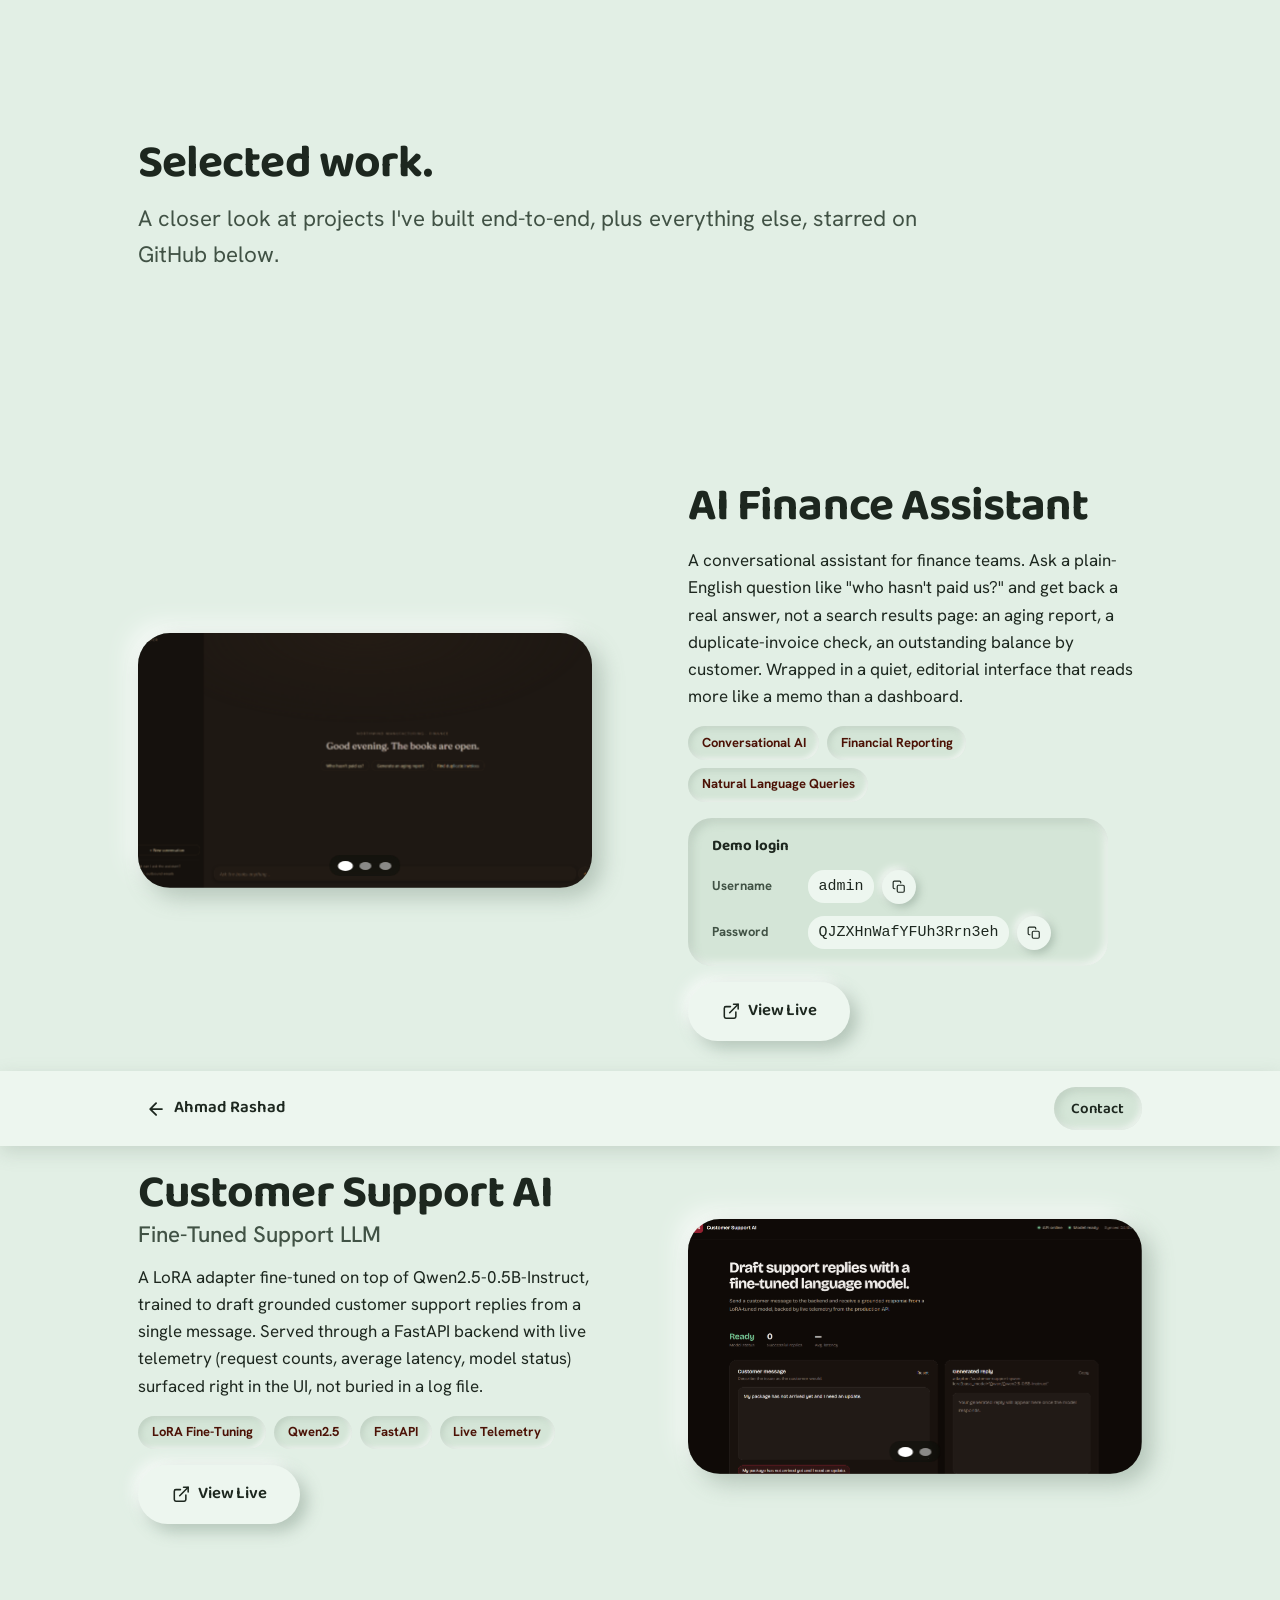
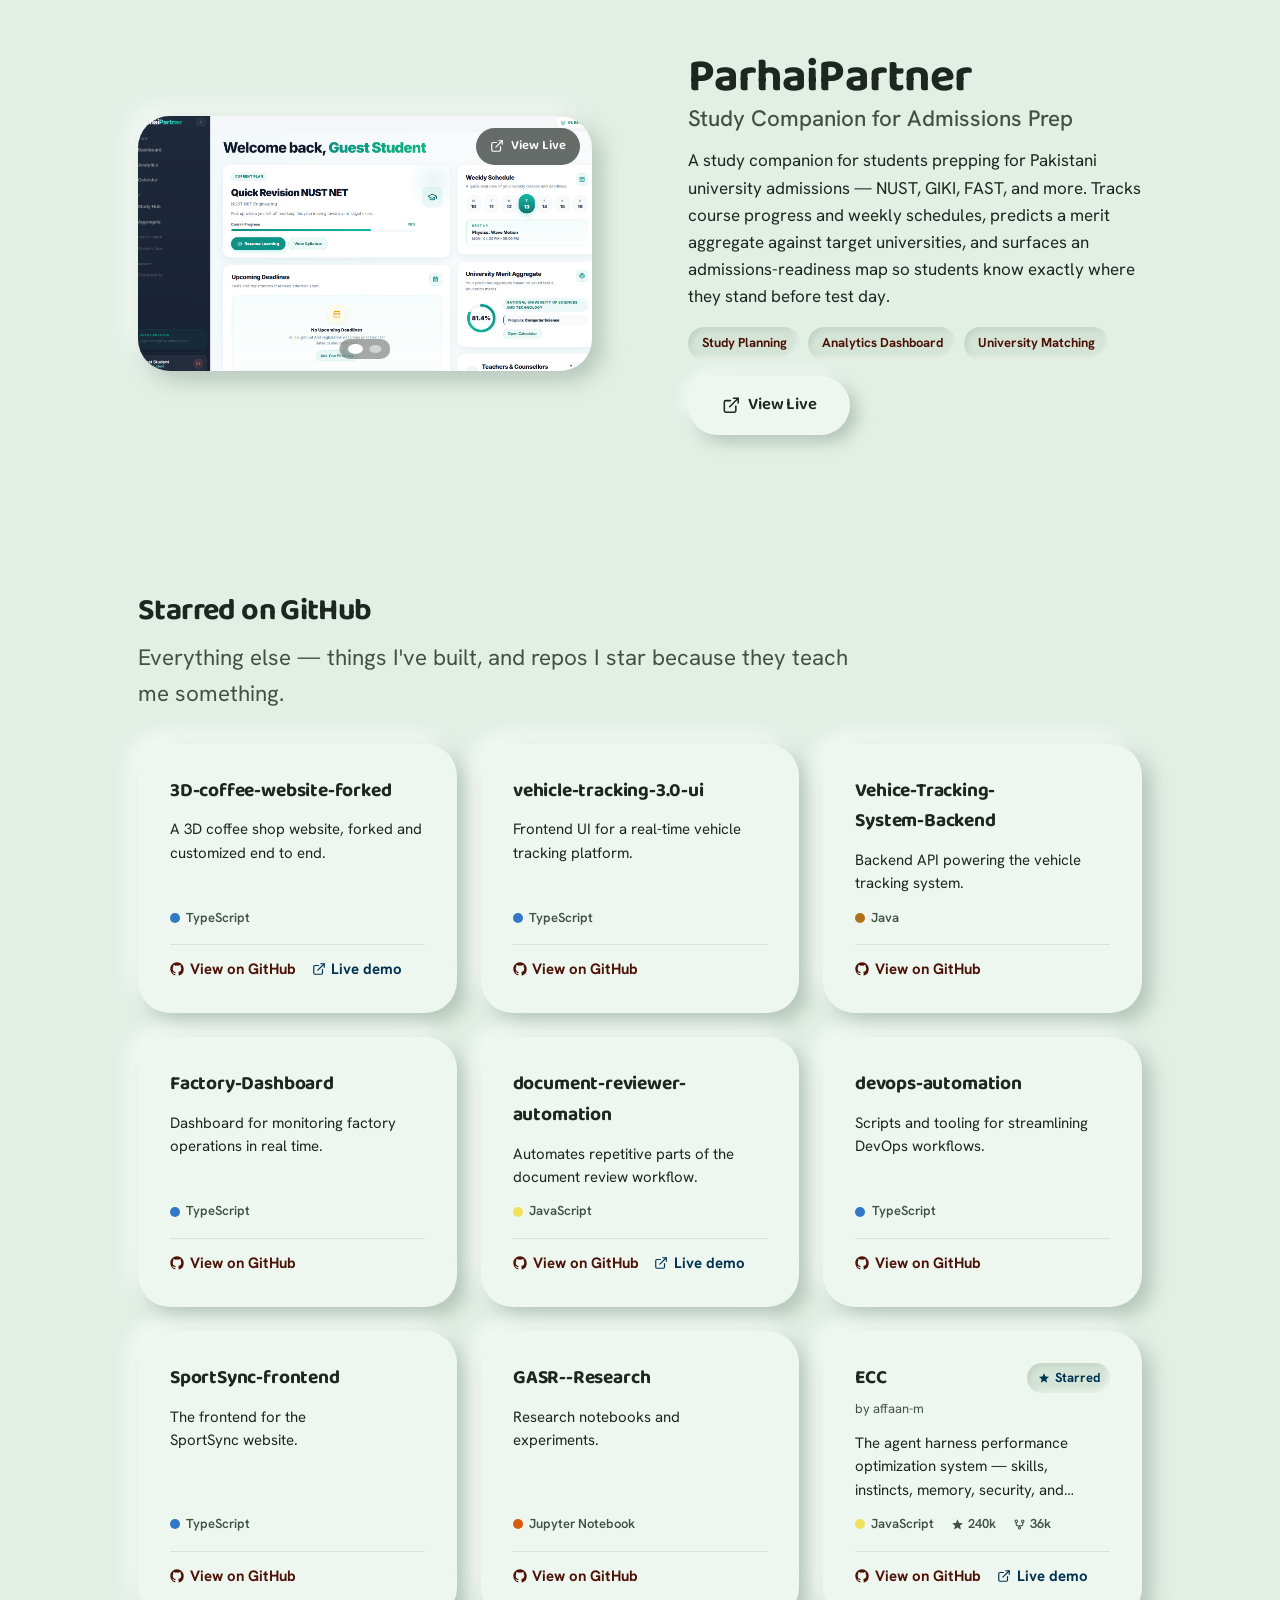
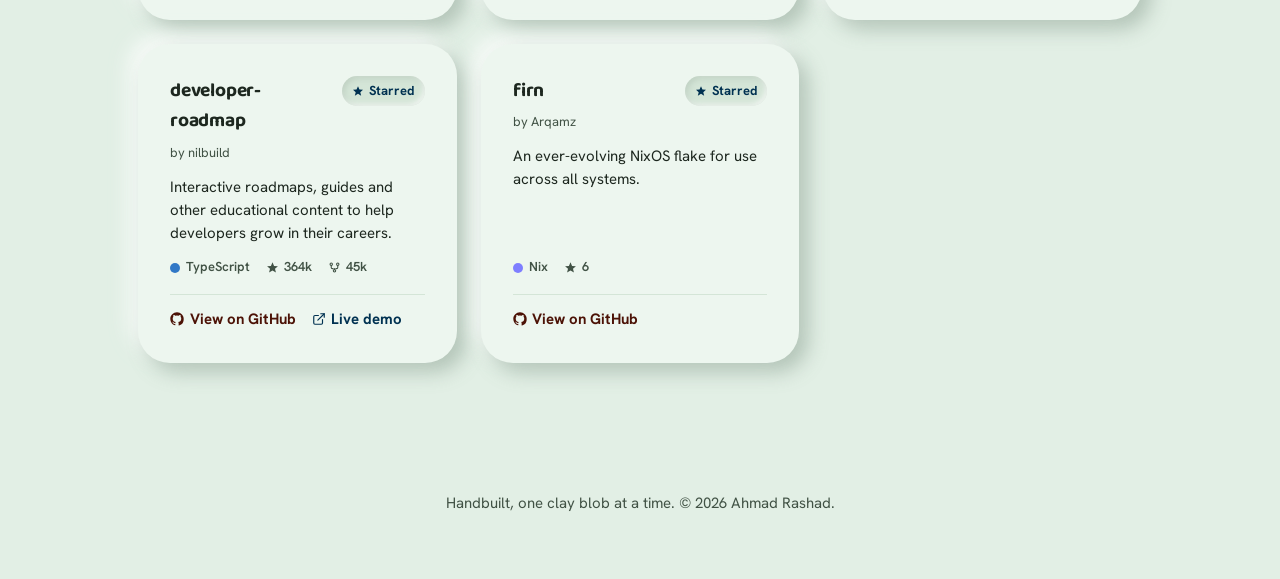
==== work.html @ 086f068f "Redesign featured projects for mobile: preview card + bottom sheet On phones, each project now shows" ====
<!doctype html>
<html lang="en">
<head>
  <meta charset="UTF-8" />
  <meta name="viewport" content="width=device-width, initial-scale=1" />
  <meta name="color-scheme" content="only light" />
  <meta name="theme-color" content="#e2efe5" />
  <title>Selected Work — Ahmad Rashad</title>
  <meta name="description" content="Projects Ahmad Rashad has built end-to-end — an AI finance assistant, a fine-tuned customer support LLM, and a student study companion — plus everything else, starred on GitHub." />
  <link rel="icon" href="data:image/svg+xml,%3Csvg xmlns='http://www.w3.org/2000/svg' viewBox='0 0 100 100'%3E%3Cpath fill='%23c1571f' d='M62 8C78 8 92 22 92 42c0 18-14 30-32 32C40 76 20 70 12 54 4 38 12 18 30 12 40 8 52 8 62 8Z'/%3E%3C/svg%3E" />
  <link rel="preconnect" href="https://fonts.googleapis.com" />
  <link rel="preconnect" href="https://fonts.gstatic.com" crossorigin />
  <link href="https://fonts.googleapis.com/css2?family=Baloo+2:wght@500;600;700;800&family=Hanken+Grotesk:ital,wght@0,400;0,500;0,600;0,700;1,500&display=swap" rel="stylesheet" />
  <link rel="stylesheet" href="css/styles.css" />
</head>
<body>
  <a class="visually-hidden" href="#main">Skip to content</a>

  <svg class="work-bird" id="workBird" aria-hidden="true" viewBox="0 0 120 100">
    <defs>
      <linearGradient id="workBirdBody" x1="0" y1="0" x2="0" y2="1">
        <stop offset="0" stop-color="#9AC3ED" />
        <stop offset="1" stop-color="#5B8FC7" />
      </linearGradient>
    </defs>
    <path class="bird-wing bird-wing-left" d="M40,42 C22,34 8,20 4,6 C16,10 32,20 42,34 Z" fill="#4A7AB5" />
    <path class="bird-wing bird-wing-right" d="M80,42 C98,34 112,20 116,6 C104,10 88,20 78,34 Z" fill="#4A7AB5" />
    <ellipse cx="60" cy="52" rx="25" ry="30" fill="url(#workBirdBody)" />
    <ellipse cx="58" cy="66" rx="15" ry="12" fill="#F4E9DD" opacity="0.85" />
    <circle cx="60" cy="24" r="17" fill="url(#workBirdBody)" />
    <path d="M52,28 L45,33 L52,36 Z" fill="#E8944B" />
    <circle cx="55" cy="20" r="2.4" fill="#241A12" />
    <circle cx="66" cy="20" r="2.4" fill="#241A12" />
    <circle cx="54" cy="19" r="0.8" fill="#fff" />
    <circle cx="65" cy="19" r="0.8" fill="#fff" />
    <path d="M50,80 C48,84 46,86 43,87 M50,80 C50,85 50,87 49,89" stroke="#E8944B" stroke-width="2.2" stroke-linecap="round" fill="none" />
    <path d="M70,80 C72,84 74,86 77,87 M70,80 C70,85 70,87 71,89" stroke="#E8944B" stroke-width="2.2" stroke-linecap="round" fill="none" />
  </svg>

  <header class="site-header">
    <div class="container">
      <a class="back-link" href="index.html">
        <svg viewBox="0 0 24 24" fill="none" stroke="currentColor" stroke-width="2.2" stroke-linecap="round" stroke-linejoin="round" aria-hidden="true"><path d="M19 12H5M12 19l-7-7 7-7"/></svg>
        Ahmad Rashad
      </a>
      <a class="header-contact" href="index.html#contact">Contact</a>
    </div>
  </header>

  <main id="main">
    <section class="section work-intro">
      <div class="container">
        <h1 class="section-heading">Selected work.</h1>
        <p class="section-sub">
          A closer look at projects I've built end-to-end, plus everything else, starred on GitHub below.
        </p>
      </div>
    </section>

    <!-- ============ Featured project 1 — AI Finance Assistant (media left) ============ -->
    <section class="featured-project" aria-labelledby="proj-ai-finance">
      <div class="container">
        <button class="project-preview" type="button" aria-haspopup="dialog" data-sheet-target="sheet-ai-finance">
          <img class="project-preview-img" src="assets/img/projects/ai-finance/image1.png" alt="" loading="lazy" width="1905" height="1033" />
          <span class="project-preview-name">
            AI Finance Assistant
            <svg class="project-preview-expand" viewBox="0 0 24 24" fill="none" stroke="currentColor" stroke-width="2" stroke-linecap="round" stroke-linejoin="round" aria-hidden="true"><path d="M6 9l6 6 6-6"/></svg>
          </span>
        </button>

        <dialog class="project-sheet featured-project-grid" id="sheet-ai-finance" aria-labelledby="proj-ai-finance" open>
          <button class="sheet-close project-sheet-close icon-btn" type="button" aria-label="Close project details">
            <svg viewBox="0 0 24 24" fill="none" stroke="currentColor" stroke-width="2.2" stroke-linecap="round" stroke-linejoin="round" aria-hidden="true"><path d="M18 6 6 18M6 6l12 12"/></svg>
          </button>
          <div class="project-media">
            <div class="project-slideshow" data-autoplay="2000">
              <a class="slideshow-track" href="http://13.62.154.187:3000/" target="_blank" rel="noopener noreferrer" aria-label="Open the live AI Finance Assistant demo">
                <figure class="slide is-active">
                  <img src="assets/img/projects/ai-finance/image1.png" alt="AI Finance Assistant home screen reading “Good evening. The books are open.” with quick-action prompts like Who hasn't paid us?" loading="lazy" width="1905" height="1033" />
                </figure>
                <figure class="slide">
                  <img src="assets/img/projects/ai-finance/image2.png" alt="Suggested question library grouped by accounts-receivable topic — unpaid invoices, searching invoices, overdue invoices" loading="lazy" width="1893" height="1025" />
                </figure>
                <figure class="slide">
                  <img src="assets/img/projects/ai-finance/image3.png" alt="Chat result showing an unpaid-invoices table generated from the question “What invoices haven't been paid yet?”" loading="lazy" width="1917" height="1085" />
                </figure>
                <span class="slideshow-visit-hint" aria-hidden="true">
                  <svg viewBox="0 0 24 24" fill="none" stroke="currentColor" stroke-width="2" stroke-linecap="round" stroke-linejoin="round"><path d="M18 13v6a2 2 0 0 1-2 2H5a2 2 0 0 1-2-2V8a2 2 0 0 1 2-2h6"/><path d="M15 3h6v6"/><path d="M10 14 21 3"/></svg>
                  View Live
                </span>
              </a>
              <div class="slideshow-dots" role="tablist" aria-label="AI Finance Assistant screenshots"></div>
            </div>
          </div>
          <div class="project-info">
            <h2 class="project-name" id="proj-ai-finance">AI Finance Assistant</h2>
            <p class="project-desc">
              A conversational assistant for finance teams. Ask a plain-English question like "who hasn't paid us?" and get back a real answer, not a search results page: an aging report, a duplicate-invoice check, an outstanding balance by customer. Wrapped in a quiet, editorial interface that reads more like a memo than a dashboard.
            </p>
            <ul class="project-tags">
              <li class="project-tag">Conversational AI</li>
              <li class="project-tag">Financial Reporting</li>
              <li class="project-tag">Natural Language Queries</li>
            </ul>
            <div class="demo-credentials">
              <p class="demo-credentials-label">Demo login</p>
              <div class="credential">
                <span class="credential-label">Username</span>
                <code class="credential-value">admin</code>
                <button class="credential-copy" type="button" data-copy="admin" aria-label="Copy username">
                  <svg viewBox="0 0 24 24" fill="none" stroke="currentColor" stroke-width="2" stroke-linecap="round" stroke-linejoin="round" aria-hidden="true"><rect x="9" y="9" width="12" height="12" rx="2"/><path d="M5 15H4a2 2 0 0 1-2-2V4a2 2 0 0 1 2-2h9a2 2 0 0 1 2 2v1"/></svg>
                  <span class="copy-tip" role="status">Copied!</span>
                </button>
              </div>
              <div class="credential">
                <span class="credential-label">Password</span>
                <code class="credential-value">QJZXHnWafYFUh3Rrn3eh</code>
                <button class="credential-copy" type="button" data-copy="QJZXHnWafYFUh3Rrn3eh" aria-label="Copy password">
                  <svg viewBox="0 0 24 24" fill="none" stroke="currentColor" stroke-width="2" stroke-linecap="round" stroke-linejoin="round" aria-hidden="true"><rect x="9" y="9" width="12" height="12" rx="2"/><path d="M5 15H4a2 2 0 0 1-2-2V4a2 2 0 0 1 2-2h9a2 2 0 0 1 2 2v1"/></svg>
                  <span class="copy-tip" role="status">Copied!</span>
                </button>
              </div>
            </div>
            <a class="btn btn-secondary" href="http://13.62.154.187:3000/" target="_blank" rel="noopener noreferrer">
              <svg viewBox="0 0 24 24" fill="none" stroke="currentColor" stroke-width="2" stroke-linecap="round" stroke-linejoin="round" aria-hidden="true"><path d="M18 13v6a2 2 0 0 1-2 2H5a2 2 0 0 1-2-2V8a2 2 0 0 1 2-2h6"/><path d="M15 3h6v6"/><path d="M10 14 21 3"/></svg>
              View Live
            </a>
          </div>
        </dialog>
      </div>
    </section>

    <!-- ============ Featured project 2 — Customer Support LLM (media right) ============ -->
    <section class="featured-project media-right" aria-labelledby="proj-support">
      <div class="container">
        <button class="project-preview" type="button" aria-haspopup="dialog" data-sheet-target="sheet-support">
          <img class="project-preview-img" src="assets/img/projects/customer-support-llm/image1.png" alt="" loading="lazy" width="1869" height="1021" />
          <span class="project-preview-name">
            Customer Support AI
            <svg class="project-preview-expand" viewBox="0 0 24 24" fill="none" stroke="currentColor" stroke-width="2" stroke-linecap="round" stroke-linejoin="round" aria-hidden="true"><path d="M6 9l6 6 6-6"/></svg>
          </span>
        </button>

        <dialog class="project-sheet featured-project-grid" id="sheet-support" aria-labelledby="proj-support" open>
          <button class="sheet-close project-sheet-close icon-btn" type="button" aria-label="Close project details">
            <svg viewBox="0 0 24 24" fill="none" stroke="currentColor" stroke-width="2.2" stroke-linecap="round" stroke-linejoin="round" aria-hidden="true"><path d="M18 6 6 18M6 6l12 12"/></svg>
          </button>
          <div class="project-media">
            <div class="project-slideshow" data-autoplay="2000">
              <a class="slideshow-track" href="https://huggingface-model.duckdns.org/" target="_blank" rel="noopener noreferrer" aria-label="Open the live Customer Support AI demo">
                <figure class="slide is-active">
                  <img src="assets/img/projects/customer-support-llm/image1.png" alt="Customer Support AI landing screen: “Draft support replies with a fine-tuned language model,” with model status and telemetry counters" loading="lazy" width="1869" height="1021" />
                </figure>
                <figure class="slide">
                  <img src="assets/img/projects/customer-support-llm/image2.png" alt="A generated reply to a customer message about a late package, with live telemetry showing successful replies and average latency" loading="lazy" width="1875" height="1022" />
                </figure>
                <span class="slideshow-visit-hint" aria-hidden="true">
                  <svg viewBox="0 0 24 24" fill="none" stroke="currentColor" stroke-width="2" stroke-linecap="round" stroke-linejoin="round"><path d="M18 13v6a2 2 0 0 1-2 2H5a2 2 0 0 1-2-2V8a2 2 0 0 1 2-2h6"/><path d="M15 3h6v6"/><path d="M10 14 21 3"/></svg>
                  View Live
                </span>
              </a>
              <div class="slideshow-dots" role="tablist" aria-label="Customer Support AI screenshots"></div>
            </div>
          </div>
          <div class="project-info">
            <h2 class="project-name" id="proj-support">Customer Support AI<span class="project-name-sub">Fine-Tuned Support LLM</span></h2>
            <p class="project-desc">
              A LoRA adapter fine-tuned on top of Qwen2.5-0.5B-Instruct, trained to draft grounded customer support replies from a single message. Served through a FastAPI backend with live telemetry (request counts, average latency, model status) surfaced right in the UI, not buried in a log file.
            </p>
            <ul class="project-tags">
              <li class="project-tag">LoRA Fine-Tuning</li>
              <li class="project-tag">Qwen2.5</li>
              <li class="project-tag">FastAPI</li>
              <li class="project-tag">Live Telemetry</li>
            </ul>
            <a class="btn btn-secondary" href="https://huggingface-model.duckdns.org/" target="_blank" rel="noopener noreferrer">
              <svg viewBox="0 0 24 24" fill="none" stroke="currentColor" stroke-width="2" stroke-linecap="round" stroke-linejoin="round" aria-hidden="true"><path d="M18 13v6a2 2 0 0 1-2 2H5a2 2 0 0 1-2-2V8a2 2 0 0 1 2-2h6"/><path d="M15 3h6v6"/><path d="M10 14 21 3"/></svg>
              View Live
            </a>
          </div>
        </dialog>
      </div>
    </section>

    <!-- ============ Featured project 3 — ParhaiPartner (media left) ============ -->
    <section class="featured-project" aria-labelledby="proj-parhai">
      <div class="container">
        <button class="project-preview" type="button" aria-haspopup="dialog" data-sheet-target="sheet-parhai">
          <img class="project-preview-img" src="assets/img/projects/parhai-partner/image1.png" alt="" loading="lazy" width="1897" height="1027" />
          <span class="project-preview-name">
            ParhaiPartner
            <svg class="project-preview-expand" viewBox="0 0 24 24" fill="none" stroke="currentColor" stroke-width="2" stroke-linecap="round" stroke-linejoin="round" aria-hidden="true"><path d="M6 9l6 6 6-6"/></svg>
          </span>
        </button>

        <dialog class="project-sheet featured-project-grid" id="sheet-parhai" aria-labelledby="proj-parhai" open>
          <button class="sheet-close project-sheet-close icon-btn" type="button" aria-label="Close project details">
            <svg viewBox="0 0 24 24" fill="none" stroke="currentColor" stroke-width="2.2" stroke-linecap="round" stroke-linejoin="round" aria-hidden="true"><path d="M18 6 6 18M6 6l12 12"/></svg>
          </button>
          <div class="project-media">
            <div class="project-slideshow" data-autoplay="2000">
              <a class="slideshow-track" href="https://parhaipartner.duckdns.org/" target="_blank" rel="noopener noreferrer" aria-label="Open the live ParhaiPartner demo">
                <figure class="slide is-active">
                  <img src="assets/img/projects/parhai-partner/image1.png" alt="ParhaiPartner dashboard: current study plan, course progress, weekly schedule, and a university merit aggregate calculator" loading="lazy" width="1897" height="1027" />
                </figure>
                <figure class="slide">
                  <img src="assets/img/projects/parhai-partner/image2.png" alt="ParhaiPartner Analytics Hub with a syllabus performance timeline and an admissions-readiness map matching target universities" loading="lazy" width="1911" height="1020" />
                </figure>
                <span class="slideshow-visit-hint" aria-hidden="true">
                  <svg viewBox="0 0 24 24" fill="none" stroke="currentColor" stroke-width="2" stroke-linecap="round" stroke-linejoin="round"><path d="M18 13v6a2 2 0 0 1-2 2H5a2 2 0 0 1-2-2V8a2 2 0 0 1 2-2h6"/><path d="M15 3h6v6"/><path d="M10 14 21 3"/></svg>
                  View Live
                </span>
              </a>
              <div class="slideshow-dots" role="tablist" aria-label="ParhaiPartner screenshots"></div>
            </div>
          </div>
          <div class="project-info">
            <h2 class="project-name" id="proj-parhai">ParhaiPartner<span class="project-name-sub">Study Companion for Admissions Prep</span></h2>
            <p class="project-desc">
              A study companion for students prepping for Pakistani university admissions — NUST, GIKI, FAST, and more. Tracks course progress and weekly schedules, predicts a merit aggregate against target universities, and surfaces an admissions-readiness map so students know exactly where they stand before test day.
            </p>
            <ul class="project-tags">
              <li class="project-tag">Study Planning</li>
              <li class="project-tag">Analytics Dashboard</li>
              <li class="project-tag">University Matching</li>
            </ul>
            <a class="btn btn-secondary" href="https://parhaipartner.duckdns.org/" target="_blank" rel="noopener noreferrer">
              <svg viewBox="0 0 24 24" fill="none" stroke="currentColor" stroke-width="2" stroke-linecap="round" stroke-linejoin="round" aria-hidden="true"><path d="M18 13v6a2 2 0 0 1-2 2H5a2 2 0 0 1-2-2V8a2 2 0 0 1 2-2h6"/><path d="M15 3h6v6"/><path d="M10 14 21 3"/></svg>
              View Live
            </a>
          </div>
        </dialog>
      </div>
    </section>

    <!-- ============ Starred repos (unified grid) ============ -->
    <section class="section">
      <div class="container">
        <h2 class="section-heading" style="font-size:var(--text-xl);">Starred on GitHub</h2>
        <p class="section-sub" style="margin-bottom:var(--space-6);">Everything else — things I've built, and repos I star because they teach me something.</p>

        <ul class="repo-grid" id="reposGrid" aria-label="Repos owned and starred by Ahmad Rashad"></ul>
      </div>
    </section>

    <footer class="site-footer">
      <p>Handbuilt, one clay blob at a time. © <span id="year"></span> Ahmad Rashad.</p>
    </footer>
  </main>

  <template id="repoCardTemplate">
    <li class="repo-card clay">
      <div class="repo-card-top">
        <p class="repo-name"></p>
        <span class="starred-tag" hidden>
          <svg viewBox="0 0 24 24" fill="currentColor" aria-hidden="true"><path d="M12 2.5l2.9 6.6 7.1.6-5.4 4.7 1.7 7-6.3-3.9-6.3 3.9 1.7-7L2 9.7l7.1-.6L12 2.5z"/></svg>
          Starred
        </span>
      </div>
      <p class="repo-owner" hidden></p>
      <p class="repo-desc"></p>
      <div class="repo-meta">
        <span class="lang-chip" hidden>
          <span class="lang-dot"></span>
          <span class="lang-name"></span>
        </span>
        <span class="stat stat-stars" hidden>
          <svg viewBox="0 0 24 24" fill="currentColor" aria-hidden="true"><path d="M12 2.5l2.9 6.6 7.1.6-5.4 4.7 1.7 7-6.3-3.9-6.3 3.9 1.7-7L2 9.7l7.1-.6L12 2.5z"/></svg>
          <span class="stat-stars-value"></span>
        </span>
        <span class="stat stat-forks" hidden>
          <svg viewBox="0 0 24 24" fill="none" stroke="currentColor" stroke-width="2" stroke-linecap="round" stroke-linejoin="round" aria-hidden="true"><circle cx="6" cy="6" r="2.2"/><circle cx="18" cy="6" r="2.2"/><circle cx="12" cy="18" r="2.2"/><path d="M6 8.2V12a2 2 0 0 0 2 2h1.5M18 8.2V12a2 2 0 0 1-2 2h-1.5M12 14v2"/></svg>
          <span class="stat-forks-value"></span>
        </span>
      </div>
      <div class="repo-links">
        <a class="repo-link repo-link-repo" href="#" target="_blank" rel="noopener noreferrer">
          <svg viewBox="0 0 24 24" fill="currentColor" aria-hidden="true"><path d="M12 .5C5.65.5.5 5.65.5 12c0 5.08 3.29 9.39 7.86 10.91.57.1.78-.25.78-.55 0-.27-.01-1.16-.02-2.11-3.2.7-3.88-1.36-3.88-1.36-.52-1.33-1.28-1.68-1.28-1.68-1.04-.71.08-.7.08-.7 1.15.08 1.76 1.18 1.76 1.18 1.03 1.76 2.7 1.25 3.36.96.1-.75.4-1.25.73-1.54-2.55-.29-5.24-1.28-5.24-5.69 0-1.26.45-2.29 1.18-3.09-.12-.29-.51-1.46.11-3.05 0 0 .96-.31 3.15 1.18a10.9 10.9 0 0 1 5.74 0c2.19-1.49 3.15-1.18 3.15-1.18.62 1.59.23 2.76.11 3.05.74.8 1.18 1.83 1.18 3.09 0 4.42-2.69 5.39-5.25 5.68.41.36.78 1.08.78 2.18 0 1.57-.01 2.84-.01 3.23 0 .3.2.66.79.55A10.99 10.99 0 0 0 23.5 12c0-6.35-5.15-11.5-11.5-11.5Z"/></svg>
          View on GitHub
        </a>
        <a class="repo-link repo-link-demo secondary" href="#" target="_blank" rel="noopener noreferrer" hidden>
          <svg viewBox="0 0 24 24" fill="none" stroke="currentColor" stroke-width="2" stroke-linecap="round" stroke-linejoin="round" aria-hidden="true"><path d="M18 13v6a2 2 0 0 1-2 2H5a2 2 0 0 1-2-2V8a2 2 0 0 1 2-2h6"/><path d="M15 3h6v6"/><path d="M10 14 21 3"/></svg>
          Live demo
        </a>
      </div>
    </li>
  </template>

  <script src="js/main.js"></script>
</body>
</html>
---- css/styles.css ----
/* ============================================================
   Tokens
   ============================================================ */
:root {
  /* brand */
  --primary: oklch(0.55 0.185 33.5);
  --primary-hi: oklch(0.68 0.165 33.5);
  --primary-ink: oklch(0.28 0.09 33.5);
  --accent: oklch(0.70 0.12 240);
  --accent-ink: oklch(0.30 0.08 240);

  /* surfaces (sage clay tabletop) */
  --bg: oklch(0.94 0.020 152);
  --surface: oklch(0.965 0.014 152);
  --surface-sunken: oklch(0.905 0.026 152);
  --surface-deep: oklch(0.86 0.03 152);

  /* text */
  --ink: oklch(0.26 0.02 152);
  --muted: oklch(0.42 0.03 152);
  --white: oklch(1 0 0);

  /* clay shadow pair (derived from bg hue, not generic gray) */
  --clay-dark: oklch(0.60 0.035 152 / 0.42);
  --clay-dark-soft: oklch(0.60 0.035 152 / 0.24);
  --clay-light: oklch(1 0 0 / 0.75);

  /* spacing (4pt base) */
  --space-1: 0.25rem;
  --space-2: 0.5rem;
  --space-3: 0.75rem;
  --space-4: 1rem;
  --space-5: 1.5rem;
  --space-6: 2rem;
  --space-7: 3rem;
  --space-8: 4rem;
  --space-9: 6rem;

  /* radii */
  --radius-sm: 16px;
  --radius-md: 24px;
  --radius-lg: 32px;
  --radius-xl: 44px;
  --radius-pill: 999px;

  /* type scale */
  --text-xs: 0.8125rem;
  --text-sm: 0.9375rem;
  --text-base: 1.0625rem;
  --text-lg: clamp(1.2rem, 1.05rem + 0.5vw, 1.4rem);
  --text-xl: clamp(1.5rem, 1.2rem + 1vw, 1.9rem);
  --text-role: clamp(1.15rem, 1rem + 0.6vw, 1.4rem);
  --text-display: clamp(2.75rem, 1.55rem + 5vw, 5.25rem);
  --text-h2: clamp(2rem, 1.6rem + 1.6vw, 3rem);

  --font-display: "Baloo 2", ui-rounded, "Segoe UI", sans-serif;
  --font-body: "Hanken Grotesk", -apple-system, "Segoe UI", sans-serif;

  /* motion */
  --ease-out-quart: cubic-bezier(0.25, 1, 0.5, 1);
  --ease-out-quint: cubic-bezier(0.22, 1, 0.36, 1);
  --ease-out-expo: cubic-bezier(0.16, 1, 0.3, 1);
  --dur-fast: 150ms;
  --dur-base: 250ms;
  --dur-slow: 420ms;

  /* z-index scale */
  --z-blob: 0;
  --z-content: 1;
  --z-header: 20;
  --z-tooltip: 60;
}

/* ============================================================
   Reset
   ============================================================ */
*,
*::before,
*::after {
  box-sizing: border-box;
}

html {
  color-scheme: only light;
  -webkit-text-size-adjust: 100%;
}

body,
h1, h2, h3, p, figure {
  margin: 0;
}

img {
  display: block;
  max-width: 100%;
}

a {
  color: inherit;
  text-decoration: none;
}

button {
  font: inherit;
  color: inherit;
  background: none;
  border: none;
  cursor: pointer;
}

ul {
  list-style: none;
  margin: 0;
  padding: 0;
}

:focus-visible {
  outline: 3px solid var(--accent);
  outline-offset: 3px;
  border-radius: var(--radius-sm);
}

/* ============================================================
   Base
   ============================================================ */
body {
  background: var(--bg);
  color: var(--ink);
  font-family: var(--font-body);
  font-size: var(--text-base);
  line-height: 1.6;
  font-kerning: normal;
  -webkit-font-smoothing: antialiased;
  min-height: 100dvh;
  overflow-x: hidden;
}

/* Single-viewport lockdown, index.html only — work.html scrolls normally */
body.single-screen {
  height: 100dvh;
  min-height: 100dvh;
  max-height: 100dvh;
  overflow: hidden;
  display: flex;
  flex-direction: column;
}

h1, h2, h3 {
  font-family: var(--font-display);
  font-weight: 700;
  letter-spacing: -0.02em;
  line-height: 1.08;
  text-wrap: balance;
  color: var(--ink);
}

p {
  text-wrap: pretty;
}

.container {
  width: min(1100px, 100%);
  margin-inline: auto;
  padding-inline: clamp(1.25rem, 4vw, 3rem);
}

.visually-hidden {
  position: absolute;
  width: 1px;
  height: 1px;
  padding: 0;
  margin: -1px;
  overflow: hidden;
  clip: rect(0, 0, 0, 0);
  white-space: nowrap;
  border: 0;
}

/* ============================================================
   Clay primitives
   ============================================================ */
.clay {
  background: var(--surface);
  border-radius: var(--radius-lg);
  box-shadow:
    9px 9px 20px var(--clay-dark),
    -9px -9px 20px var(--clay-light);
}

.clay-sunken {
  background: var(--surface-sunken);
  border-radius: var(--radius-lg);
  box-shadow:
    inset 6px 6px 14px var(--clay-dark-soft),
    inset -6px -6px 14px var(--clay-light);
}

/* ============================================================
   Buttons
   ============================================================ */
.btn {
  display: inline-flex;
  align-items: center;
  gap: var(--space-2);
  justify-content: center;
  padding: 1rem 2.1rem;
  border-radius: var(--radius-pill);
  font-family: var(--font-display);
  font-weight: 600;
  font-size: 1.05rem;
  letter-spacing: -0.01em;
  min-height: 44px;
  transition: transform var(--dur-fast) var(--ease-out-quart),
              box-shadow var(--dur-fast) var(--ease-out-quart);
  will-change: transform;
}

.btn:active {
  transform: scale(0.97);
}

.btn-primary {
  background: var(--primary);
  color: var(--white);
  box-shadow:
    7px 7px 16px var(--clay-dark),
    -5px -5px 14px var(--clay-light),
    inset 0 1px 0 oklch(1 0 0 / 0.25);
}

.btn-primary:hover {
  transform: translateY(-2px);
  box-shadow:
    10px 10px 20px var(--clay-dark),
    -6px -6px 16px var(--clay-light),
    inset 0 1px 0 oklch(1 0 0 / 0.3);
}

.btn-primary:active {
  transform: scale(0.97);
  box-shadow:
    inset 5px 5px 12px oklch(0.35 0.1 33.5 / 0.5),
    inset -3px -3px 8px oklch(0.85 0.1 33.5 / 0.4);
}

.btn-secondary {
  background: var(--surface);
  color: var(--ink);
  box-shadow:
    7px 7px 16px var(--clay-dark),
    -5px -5px 14px var(--clay-light);
}

.btn-secondary:hover {
  transform: translateY(-2px);
  box-shadow:
    10px 10px 20px var(--clay-dark),
    -6px -6px 16px var(--clay-light);
}

.btn-secondary:active {
  transform: scale(0.97);
  box-shadow:
    inset 5px 5px 12px var(--clay-dark-soft),
    inset -3px -3px 8px var(--clay-light);
}

.btn svg {
  width: 1.1em;
  height: 1.1em;
  flex-shrink: 0;
}

/* icon-only button (copy email) */
.icon-btn {
  display: inline-flex;
  align-items: center;
  justify-content: center;
  width: 50px;
  height: 50px;
  border-radius: var(--radius-pill);
  background: var(--surface);
  box-shadow:
    5px 5px 12px var(--clay-dark),
    -4px -4px 10px var(--clay-light);
  transition: transform var(--dur-fast) var(--ease-out-quart),
              box-shadow var(--dur-fast) var(--ease-out-quart);
  position: relative;
}

.icon-btn:hover {
  transform: translateY(-1px);
}

.icon-btn:active {
  transform: scale(0.94);
  box-shadow:
    inset 4px 4px 10px var(--clay-dark-soft),
    inset -3px -3px 8px var(--clay-light);
}

.icon-btn svg {
  width: 20px;
  height: 20px;
}

.copy-tip {
  position: absolute;
  bottom: calc(100% + 10px);
  left: 50%;
  transform: translate(-50%, 4px);
  background: var(--ink);
  color: var(--bg);
  font-size: var(--text-xs);
  font-weight: 600;
  padding: 0.35rem 0.7rem;
  border-radius: var(--radius-sm);
  white-space: nowrap;
  opacity: 0;
  pointer-events: none;
  transition: opacity var(--dur-base) var(--ease-out-quart),
              transform var(--dur-base) var(--ease-out-quart);
  z-index: var(--z-tooltip);
}

.copied .copy-tip {
  opacity: 1;
  transform: translate(-50%, 0);
}

/* ============================================================
   Decorative floating blobs
   ============================================================ */
.blob-field {
  position: absolute;
  inset: 0;
  overflow: hidden;
  z-index: var(--z-blob);
  pointer-events: none;
}

.blob {
  position: absolute;
  border-radius: 55% 45% 60% 40% / 50% 55% 45% 50%;
  filter: blur(2px);
  opacity: 0.55;
  animation: float 9s ease-in-out infinite;
}

.blob-1 {
  width: clamp(90px, 11vw, 160px);
  aspect-ratio: 1;
  top: 6%;
  left: 6%;
  background: var(--accent);
  opacity: 0.35;
  animation-duration: 10s;
}

.blob-2 {
  width: clamp(70px, 9vw, 126px);
  aspect-ratio: 1;
  bottom: 8%;
  right: 8%;
  background: var(--primary);
  opacity: 0.28;
  animation-duration: 8s;
  animation-delay: -3s;
}

.blob-3 {
  width: clamp(48px, 5.5vw, 84px);
  aspect-ratio: 1;
  top: 58%;
  left: 10%;
  background: var(--surface-deep);
  opacity: 0.5;
  animation-duration: 7s;
  animation-delay: -1.5s;
}

@keyframes float {
  0%, 100% { transform: translateY(0) rotate(0deg); }
  50% { transform: translateY(-18px) rotate(6deg); }
}

/* ============================================================
   Decorative floating icons (full-stack + AI motifs)
   Sit at the same depth as the blobs (behind hero content), but
   crisp and opaque rather than blurred — a nearer "layer" on the
   desk scene. Hidden below a roomy desktop size: like .work-bird,
   there's no usable margin to float them in once the layout tightens.
   ============================================================ */
.icon-field {
  position: absolute;
  inset: 0;
  z-index: var(--z-blob);
  pointer-events: none;
}

.floating-icon {
  position: absolute;
  display: flex;
  align-items: center;
  justify-content: center;
  width: clamp(46px, 4vw, 60px);
  aspect-ratio: 1;
  border-radius: var(--radius-md);
  background: var(--surface);
  box-shadow:
    5px 5px 12px var(--clay-dark),
    -4px -4px 10px var(--clay-light);
  animation: float 8s ease-in-out infinite;
}

.floating-icon svg {
  width: 46%;
  height: 46%;
}

.icon-code {
  top: 15%;
  right: 13%;
  color: var(--primary-ink);
  animation-duration: 9s;
  animation-delay: -1s;
}

.icon-terminal {
  top: 52%;
  right: 7%;
  color: var(--accent-ink);
  animation-duration: 7.5s;
  animation-delay: -4s;
}

.icon-sparkle {
  bottom: 17%;
  left: 16%;
  background: var(--accent);
  color: var(--white);
  box-shadow:
    5px 5px 12px var(--clay-dark),
    -4px -4px 10px var(--clay-light),
    inset 0 1px 0 oklch(1 0 0 / 0.3);
  animation-duration: 8.5s;
  animation-delay: -2.5s;
}

.icon-db {
  top: 33%;
  left: 22%;
  color: var(--primary-ink);
  animation-duration: 10s;
  animation-delay: -5.5s;
}

@media (max-width: 1439px), (max-height: 760px) {
  .icon-field {
    display: none;
  }
}

/* Mobile portrait: the centered hero content leaves almost no side
   margin on a narrow phone (buttons/tagline span nearly full width),
   but the compact-mode adaptations (shrunk avatar, dropped tagline)
   leave ~160-175px of empty vertical space above and below the whole
   stack. Two icons live there instead of four — sparkle + code alone
   summarize "AI" and "full-stack"; terminal/db are dropped rather than
   crammed in, the same instinct that drops .hero-tagline on short
   viewports. Landscape phones (wide, short) are excluded: they have
   side margin instead of top/bottom slack, the opposite shape, and
   aren't handled here. */
@media (max-width: 600px) and (min-height: 600px) {
  .icon-field {
    display: block;
  }

  .icon-terminal,
  .icon-db {
    display: none;
  }

  .floating-icon {
    width: clamp(36px, 10vw, 44px);
  }

  .icon-sparkle {
    top: 4%;
    right: 8%;
    bottom: auto;
    left: auto;
  }

  .icon-code {
    bottom: 4%;
    left: 8%;
    top: auto;
    right: auto;
  }
}

/* ============================================================
   Header (work page)
   ============================================================ */
.site-header {
  position: sticky;
  top: 0;
  z-index: var(--z-header);
  background: var(--surface);
  box-shadow: 0 6px 18px var(--clay-dark-soft);
}

.site-header .container {
  display: flex;
  align-items: center;
  justify-content: space-between;
  padding-block: var(--space-4);
}

.back-link {
  display: inline-flex;
  align-items: center;
  gap: var(--space-2);
  font-family: var(--font-display);
  font-weight: 600;
  font-size: 1.05rem;
  text-decoration: none;
  padding: 0.5rem 0.75rem 0.5rem 0.5rem;
  border-radius: var(--radius-pill);
  transition: background var(--dur-fast) var(--ease-out-quart),
              transform var(--dur-fast) var(--ease-out-quart);
}

.back-link:hover {
  background: var(--surface-sunken);
  transform: translateX(-2px);
}

.back-link svg {
  width: 1.2em;
  height: 1.2em;
  transition: transform var(--dur-fast) var(--ease-out-quart);
}

.back-link:hover svg {
  transform: translateX(-3px);
}

.header-contact {
  font-family: var(--font-display);
  font-weight: 600;
  font-size: var(--text-sm);
  text-decoration: none;
  padding: 0.6rem 1.1rem;
  border-radius: var(--radius-pill);
  background: var(--surface-sunken);
  box-shadow: inset 3px 3px 8px var(--clay-dark-soft), inset -2px -2px 6px var(--clay-light);
  transition: transform var(--dur-fast) var(--ease-out-quart);
}

.header-contact:hover {
  transform: translateY(-1px);
}

/* ============================================================
   Single-screen hero
   ============================================================ */
.screen {
  position: relative;
  flex: 1;
  min-height: 0;
  display: flex;
  align-items: center;
  justify-content: center;
  overflow: hidden;
  padding-block: var(--space-3);
}

.hero-stack {
  position: relative;
  z-index: var(--z-content);
  display: flex;
  flex-direction: column;
  align-items: center;
  text-align: center;
  gap: var(--space-4);
}

.hero-heading {
  display: flex;
  flex-direction: column;
  gap: 0.35rem;
}

/* --- Photo blob --- */
.photo-stage {
  position: relative;
  width: clamp(150px, 18vw, 240px);
  aspect-ratio: 0.92;
  perspective: 900px;
}

.photo-glow {
  position: absolute;
  inset: -12%;
  background: radial-gradient(circle, var(--primary) 0%, transparent 68%);
  opacity: 0.35;
  filter: blur(30px);
  z-index: 0;
  animation: glow-pulse 6s ease-in-out infinite;
}

@keyframes glow-pulse {
  0%, 100% { opacity: 0.28; transform: scale(1); }
  50% { opacity: 0.4; transform: scale(1.06); }
}

.photo-blob-frame {
  position: relative;
  z-index: 1;
  width: 100%;
  height: 100%;
  padding: clamp(8px, 1.3vw, 14px);
  background: linear-gradient(150deg, var(--primary-hi), var(--primary));
  border-radius: 62% 38% 57% 43% / 56% 44% 62% 38%;
  box-shadow:
    16px 20px 34px var(--clay-dark),
    -10px -10px 24px var(--clay-light);
  transform-style: preserve-3d;
  transform: rotateX(0deg) rotateY(0deg);
  transition: transform 500ms var(--ease-out-quint);
  animation: blob-morph 12s ease-in-out infinite;
  will-change: transform;
}

@keyframes blob-morph {
  0%, 100% { border-radius: 62% 38% 57% 43% / 56% 44% 62% 38%; }
  50% { border-radius: 42% 58% 40% 60% / 62% 40% 60% 38%; }
}

.photo-blob-inner {
  width: 100%;
  height: 100%;
  border-radius: inherit;
  overflow: hidden;
  background: var(--ink);
}

.photo-img {
  width: 100%;
  height: 100%;
  object-fit: cover;
  transform: translateZ(30px) scale(1.02);
}

.eyebrow-role {
  font-family: var(--font-display);
  font-weight: 600;
  font-size: clamp(1.05rem, 0.9rem + 0.6vw, 1.3rem);
  color: var(--primary-ink);
  letter-spacing: -0.01em;
}

.hero-name {
  font-size: clamp(2.6rem, 1.7rem + 3.6vw, 4.2rem);
}

.hero-tagline {
  max-width: 52ch;
  font-size: clamp(1.1rem, 1rem + 0.5vw, 1.35rem);
  color: var(--muted);
  font-weight: 500;
}

.hero-actions {
  display: flex;
  flex-wrap: wrap;
  gap: var(--space-4);
  justify-content: center;
  margin-top: var(--space-2);
}

/* ============================================================
   Sections
   ============================================================ */
.section {
  position: relative;
  padding-block: var(--space-9);
}

.section-heading {
  font-size: var(--text-h2);
  margin-bottom: var(--space-3);
}

.section-sub {
  color: var(--muted);
  font-size: var(--text-lg);
  max-width: 62ch;
  margin-bottom: var(--space-7);
}

/* --- Contact sheet: a <dialog> that slides up from the bottom edge,
   with a little bird that flies up and "pulls" it into view.

   The <dialog> itself is kept transform-free and full-viewport so it
   never becomes a containing block for fixed-position descendants —
   that's what lets .contact-bird use real position:fixed (anchored to
   the true viewport) instead of getting trapped in the sheet's own
   moving coordinate space. All the visible card styling + the slide
   animation live on .sheet-panel instead. --- */
.contact-sheet {
  position: fixed;
  inset: 0;
  width: 100%;
  height: 100%;
  max-width: none;
  max-height: none;
  margin: 0;
  padding: 0;
  border: none;
  background: transparent;
  overflow: visible;
  /* No visible property animates on the dialog itself — .sheet-panel
     and .contact-bird carry the motion — but display/overlay still
     need a transition so closing doesn't yank the dialog out of the
     top layer before their own closing transitions finish. */
  transition: display 420ms allow-discrete, overlay 420ms allow-discrete;
}

.contact-sheet[open] {
  display: block;
}

.contact-sheet::backdrop {
  background: oklch(0.22 0.03 152 / 0.45);
  opacity: 0;
  transition:
    opacity 420ms var(--ease-out-quint),
    overlay 420ms allow-discrete,
    display 420ms allow-discrete;
}

.contact-sheet[open]::backdrop {
  opacity: 1;
}

@starting-style {
  .contact-sheet[open]::backdrop {
    opacity: 0;
  }
}

.sheet-panel {
  position: fixed;
  left: 0;
  right: 0;
  bottom: 0;
  margin: 0 auto;
  width: min(680px, calc(100% - 2rem));
  max-height: min(58vh, 480px);
  overflow-y: auto;
  padding: var(--space-7) var(--space-7) var(--space-6);
  border-radius: var(--radius-lg) var(--radius-lg) 0 0;
  background: var(--surface);
  box-shadow:
    0 -18px 40px var(--clay-dark),
    0 -3px 10px var(--clay-dark-soft);
  display: flex;
  flex-direction: column;
  align-items: center;
  gap: var(--space-4);
  text-align: center;

  transform: translateY(100%);
  transition: transform 420ms var(--ease-out-quint);
}

.contact-sheet[open] .sheet-panel {
  animation: sheet-rise 950ms var(--ease-out-quint) both;
}

@keyframes sheet-rise {
  0%, 36% { transform: translateY(100%); }
  70% { transform: translateY(-3%); }
  100% { transform: translateY(0); }
}

/* --- The bird: position:fixed against the real viewport, flies up
   independently while the sheet is still off-screen, "arrives" right
   as the sheet starts to rise, then rides up together with it. --- */
.contact-bird {
  position: fixed;
  z-index: 1;
  left: 50%;
  /* --sheet-panel-height is set from JS (main.js) to the sheet panel's
     real rendered height right as it opens — its CSS max-height is
     just a ceiling, not the actual content height, so guessing from
     CSS alone here left the bird's landing spot floating well above
     where the sheet really is. Landing spot sinks well *into* the
     card's top edge (most of the bird's body overlapping it, not
     just its feet) so it visibly reads as gripping and pulling the
     card up, rather than a mascot perched above it. */
  bottom: calc(var(--sheet-panel-height, 260px) - 44px);
  width: clamp(60px, 8vw, 86px);
  height: auto;
  pointer-events: none;
  filter: drop-shadow(0 8px 12px var(--clay-dark-soft));
  transform: translate(-50%, 160px) rotate(-6deg) scale(0.82);
  opacity: 0;
}

.contact-sheet[open] .contact-bird {
  animation: bird-fly 950ms var(--ease-out-quint) both;
}

@keyframes bird-fly {
  0% { transform: translate(-50%, 160px) rotate(-6deg) scale(0.82); opacity: 0; }
  10% { opacity: 1; }
  38% { transform: translate(-50%, 160px) rotate(-6deg) scale(0.82); opacity: 1; }
  60% { transform: translate(-50%, -14px) rotate(4deg) scale(1.05); }
  78% { transform: translate(-50%, 6px) rotate(-2deg) scale(0.98); }
  100% { transform: translate(-50%, 0) rotate(0deg) scale(1); opacity: 1; }
}

.bird-wing {
  transform-box: fill-box;
}

.bird-wing-left {
  transform-origin: 95% 88%;
}

.bird-wing-right {
  transform-origin: 5% 88%;
}

.contact-sheet[open] .bird-wing-left {
  animation: wing-flap-left 110ms ease-in-out 4;
}

.contact-sheet[open] .bird-wing-right {
  animation: wing-flap-right 110ms ease-in-out 4;
}

@keyframes wing-flap-left {
  0%, 100% { transform: rotate(0deg); }
  50% { transform: rotate(-30deg); }
}

@keyframes wing-flap-right {
  0%, 100% { transform: rotate(0deg); }
  50% { transform: rotate(30deg); }
}

.sheet-close {
  position: absolute;
  top: var(--space-4);
  right: var(--space-4);
  width: 40px;
  height: 40px;
}

.sheet-close svg {
  width: 18px;
  height: 18px;
}

.contact-heading {
  font-size: clamp(1.5rem, 1.25rem + 1vw, 2rem);
}

.contact-row {
  display: flex;
  flex-wrap: wrap;
  align-items: center;
  justify-content: center;
  gap: var(--space-3);
}

.contact-divider {
  width: 1px;
  min-height: 26px;
  align-self: stretch;
  background: var(--surface-deep);
}

/* Pairs each divider with the link that follows it so the two wrap
   together as one unit — otherwise a bare divider can be stranded at
   the end of a line when only the link after it wraps. */
.contact-link-group {
  display: inline-flex;
  align-items: center;
  gap: var(--space-3);
}

.email-pill {
  display: inline-flex;
  align-items: center;
  gap: var(--space-2);
  padding: 0.85rem 1.4rem;
  border-radius: var(--radius-pill);
  font-size: var(--text-base);
  font-weight: 600;
  font-family: var(--font-body);
  text-decoration: none;
  background: var(--surface-sunken);
  box-shadow: inset 4px 4px 10px var(--clay-dark-soft), inset -3px -3px 8px var(--clay-light);
  transition: transform var(--dur-fast) var(--ease-out-quart);
}

.email-pill:hover {
  transform: translateY(-1px);
}

.email-pill svg {
  width: 1.15em;
  height: 1.15em;
  color: var(--primary-ink);
}

.contact-link {
  display: inline-flex;
  align-items: center;
  gap: 0.45rem;
  font-size: var(--text-base);
  font-weight: 700;
  color: var(--ink);
  transition: color var(--dur-fast) var(--ease-out-quart);
}

.contact-link:hover {
  color: var(--primary-ink);
}

.contact-link svg {
  width: 20px;
  height: 20px;
}

.contact-copyright {
  font-size: var(--text-sm);
  color: var(--muted);
  white-space: nowrap;
}

footer.site-footer {
  text-align: center;
  padding-block: var(--space-6) var(--space-8);
  padding-inline: clamp(1.25rem, 4vw, 3rem);
  color: var(--muted);
  font-size: var(--text-sm);
}

/* ============================================================
   Scroll-following bird (work page) — lives in the unused left
   margin on wide viewports, stays roughly centered on whichever
   featured project is in focus, with a gentle downward swoop as
   it travels between projects (main.js computes --bird-top).
   ============================================================ */
.work-bird {
  position: fixed;
  top: 50vh;
  left: 56px;
  width: 68px;
  height: auto;
  z-index: 5;
  pointer-events: none;
  opacity: 0;
  filter: drop-shadow(0 8px 14px var(--clay-dark-soft));
  transition: opacity var(--dur-slow) var(--ease-out-quart);
}

.work-bird.is-visible {
  opacity: 1;
}

.work-bird.is-visible .bird-wing-left {
  animation: wing-flap-left var(--flap-duration, 420ms) ease-in-out infinite;
}

.work-bird.is-visible .bird-wing-right {
  animation: wing-flap-right var(--flap-duration, 420ms) ease-in-out infinite;
}

@media (max-width: 1439px) {
  .work-bird {
    display: none;
  }
}

/* ============================================================
   Featured projects (work page) — zigzag media/description pairs
   ============================================================ */
.featured-project {
  padding-block: var(--space-8);
}

.featured-project:first-of-type {
  padding-top: var(--space-4);
}

/* Each project's slideshow + info live inside a <dialog class="project-sheet">
   instead of a plain div, so the same markup can serve two very different
   roles: on desktop it's just shown via the `open` attribute (a dialog
   opened this way — as opposed to showModal() — is an ordinary in-flow
   block with no backdrop or top-layer promotion, so it renders exactly
   like the old plain div always did). Below the mobile breakpoint it
   starts closed instead, and a .project-preview button opens it as a
   true modal bottom sheet via showModal(). The :modal pseudo-class is
   what tells the two states apart — a dialog only matches :modal when
   shown via showModal(), never via the open attribute alone. */
.project-sheet[open]:not(:modal) {
  display: grid;
  grid-template-columns: 1fr;
  gap: var(--space-6);
  align-items: center;
  position: static;
  width: 100%;
  max-width: none;
  max-height: none;
  margin: 0;
  padding: 0;
  border: none;
  background: transparent;
  box-shadow: none;
  color: inherit;
  transform: none;
}

@media (min-width: 860px) {
  .project-sheet[open]:not(:modal) {
    grid-template-columns: 1fr 1fr;
    gap: var(--space-9);
  }

  /* Zigzag: DOM order always puts media first (so mobile stacking is
     consistent regardless of desktop side), reordered per-project only
     at this breakpoint via a modifier class. */
  .featured-project.media-right .project-media {
    order: 2;
  }

  .featured-project.media-right .project-info {
    order: 1;
  }
}

/* --- Mobile: collapsed trigger (heading + first image only) --- */
.project-preview {
  display: none;
  width: 100%;
  flex-direction: column;
  border-radius: var(--radius-lg);
  overflow: hidden;
  background: var(--surface);
  box-shadow:
    9px 9px 22px var(--clay-dark),
    -9px -9px 22px var(--clay-light);
  text-align: left;
  transition: transform var(--dur-fast) var(--ease-out-quart);
}

.project-preview:active {
  transform: scale(0.98);
}

.project-preview-img {
  width: 100%;
  height: auto;
  aspect-ratio: 16 / 9;
  object-fit: cover;
  display: block;
}

.project-preview-name {
  display: flex;
  align-items: center;
  justify-content: space-between;
  gap: var(--space-3);
  padding: var(--space-4) var(--space-5);
  font-family: var(--font-display);
  font-weight: 700;
  font-size: var(--text-lg);
  color: var(--ink);
}

.project-preview-expand {
  width: 20px;
  height: 20px;
  flex-shrink: 0;
  color: var(--muted);
}

/* --- Mobile: the same dialog, opened as a true modal bottom sheet --- */
.project-sheet-close {
  display: none;
}

.project-sheet:modal {
  display: flex;
  flex-direction: column;
  position: fixed;
  inset: auto 0 0 0;
  margin: 0;
  width: 100%;
  max-width: none;
  max-height: min(88vh, 720px);
  overflow-y: auto;
  padding: var(--space-6) var(--space-5) var(--space-6);
  border: none;
  border-radius: var(--radius-lg) var(--radius-lg) 0 0;
  background: var(--surface);
  box-shadow:
    0 -18px 40px var(--clay-dark),
    0 -3px 10px var(--clay-dark-soft);
  gap: var(--space-4);
  color: var(--ink);
  transform: translateY(0);
  transition:
    transform 380ms var(--ease-out-quint),
    overlay 380ms allow-discrete,
    display 380ms allow-discrete;
}

@starting-style {
  .project-sheet:modal {
    transform: translateY(100%);
  }
}

.project-sheet:modal::backdrop {
  background: oklch(0.22 0.03 152 / 0.45);
  opacity: 1;
  transition: opacity 380ms var(--ease-out-quint), overlay 380ms allow-discrete, display 380ms allow-discrete;
}

@starting-style {
  .project-sheet:modal::backdrop {
    opacity: 0;
  }
}

.project-sheet:modal .project-sheet-close {
  display: inline-flex;
}

@media (max-width: 640px) {
  .project-preview {
    display: flex;
  }

  /* Safety net for the instant before JS runs: the dialog ships with
     a static `open` attribute in the HTML (so desktop never has to
     wait on JS to reveal content — see js/main.js), which would
     otherwise flash the full desktop layout on a phone for a beat
     before JS closes it. */
  .project-sheet[open]:not(:modal) {
    display: none;
  }
}

/* --- Slideshow --- */
.project-slideshow {
  position: relative;
  border-radius: var(--radius-lg);
  overflow: hidden;
  aspect-ratio: 16 / 9;
  background: var(--surface-deep);
  box-shadow:
    9px 9px 22px var(--clay-dark),
    -9px -9px 22px var(--clay-light);
}

.slideshow-track {
  position: relative;
  display: block;
  width: 100%;
  height: 100%;
}

.slide {
  position: absolute;
  inset: 0;
  margin: 0;
  opacity: 0;
  transition: opacity var(--dur-slow) var(--ease-out-quart);
}

.slide.is-active {
  opacity: 1;
  z-index: 1;
}

.slide img {
  width: 100%;
  height: 100%;
  object-fit: cover;
  display: block;
  transition: transform var(--dur-slow) var(--ease-out-quart);
}

.slideshow-track:hover .slide img,
.slideshow-track:focus-visible .slide img {
  transform: scale(1.035);
}

.slideshow-visit-hint {
  position: absolute;
  top: var(--space-3);
  right: var(--space-3);
  z-index: 3;
  display: inline-flex;
  align-items: center;
  gap: 0.4rem;
  padding: 0.5rem 0.9rem;
  border-radius: var(--radius-pill);
  background: oklch(0.15 0.02 152 / 0.6);
  color: var(--white);
  font-family: var(--font-display);
  font-weight: 600;
  font-size: var(--text-xs);
  backdrop-filter: blur(6px);
  opacity: 0;
  transform: translateY(-6px);
  transition: opacity var(--dur-base) var(--ease-out-quart), transform var(--dur-base) var(--ease-out-quart);
}

.slideshow-visit-hint svg {
  width: 14px;
  height: 14px;
}

.slideshow-track:hover .slideshow-visit-hint,
.slideshow-track:focus-visible .slideshow-visit-hint {
  opacity: 1;
  transform: translateY(0);
}

.slideshow-dots {
  position: absolute;
  bottom: var(--space-3);
  left: 50%;
  transform: translateX(-50%);
  z-index: 2;
  display: flex;
  gap: var(--space-2);
  padding: 0.4rem 0.6rem;
  border-radius: var(--radius-pill);
  background: oklch(0.15 0.02 152 / 0.35);
  backdrop-filter: blur(6px);
}

.slideshow-dots .dot {
  width: 8px;
  height: 8px;
  border-radius: 50%;
  background: oklch(1 0 0 / 0.5);
  transition: background var(--dur-fast) var(--ease-out-quart), transform var(--dur-fast) var(--ease-out-quart);
}

.slideshow-dots .dot.is-active {
  background: var(--white);
  transform: scale(1.25);
}

.slideshow-dots .dot:hover {
  background: oklch(1 0 0 / 0.8);
}

/* --- Description panel --- */
.project-info {
  display: flex;
  flex-direction: column;
  align-items: flex-start;
  gap: var(--space-4);
}

.project-name {
  font-size: var(--text-h2);
  line-height: 1.1;
}

.project-name-sub {
  display: block;
  font-family: var(--font-body);
  font-weight: 500;
  font-size: var(--text-lg);
  color: var(--muted);
  letter-spacing: 0;
  margin-top: var(--space-1);
}

.project-desc {
  color: var(--ink);
  font-size: var(--text-base);
  max-width: 56ch;
}

.project-tags {
  display: flex;
  flex-wrap: wrap;
  gap: var(--space-2);
}

.project-tag {
  font-size: var(--text-xs);
  font-weight: 700;
  color: var(--primary-ink);
  background: var(--surface-sunken);
  padding: 0.4rem 0.85rem;
  border-radius: var(--radius-pill);
  box-shadow: inset 2px 2px 6px var(--clay-dark-soft), inset -2px -2px 5px var(--clay-light);
}

/* --- Demo login block (live-demo credentials) --- */
.demo-credentials {
  display: flex;
  flex-direction: column;
  gap: var(--space-3);
  padding: var(--space-4) var(--space-5);
  border-radius: var(--radius-md);
  background: var(--surface-sunken);
  box-shadow: inset 4px 4px 10px var(--clay-dark-soft), inset -3px -3px 8px var(--clay-light);
  width: 100%;
  max-width: 420px;
}

.demo-credentials-label {
  font-family: var(--font-display);
  font-size: var(--text-sm);
  font-weight: 700;
  color: var(--ink);
}

.credential {
  display: flex;
  align-items: center;
  flex-wrap: wrap;
  gap: var(--space-2);
}

.credential-label {
  font-size: var(--text-xs);
  font-weight: 700;
  color: var(--muted);
  width: 5.5rem;
  flex-shrink: 0;
}

.credential-value {
  font-family: ui-monospace, "SF Mono", "Cascadia Code", Consolas, monospace;
  font-size: var(--text-sm);
  color: var(--ink);
  background: var(--surface);
  padding: 0.3rem 0.65rem;
  border-radius: var(--radius-sm);
  overflow-x: auto;
  white-space: nowrap;
  max-width: 100%;
}

.credential-copy {
  position: relative;
  display: inline-flex;
  align-items: center;
  justify-content: center;
  width: 34px;
  height: 34px;
  flex-shrink: 0;
  border-radius: var(--radius-pill);
  background: var(--surface);
  box-shadow: 3px 3px 8px var(--clay-dark), -3px -3px 7px var(--clay-light);
  transition: transform var(--dur-fast) var(--ease-out-quart);
}

.credential-copy:hover {
  transform: translateY(-1px);
}

.credential-copy:active {
  transform: scale(0.92);
}

.credential-copy svg {
  width: 14px;
  height: 14px;
}


/* ============================================================
   Repo grid / cards (work page)
   ============================================================ */
.work-intro {
  padding-top: var(--space-8);
}

.repo-grid {
  display: grid;
  grid-template-columns: repeat(auto-fit, minmax(280px, 1fr));
  gap: var(--space-5);
}

.repo-card {
  padding: var(--space-6);
  display: flex;
  flex-direction: column;
  gap: var(--space-3);
  transition: transform var(--dur-base) var(--ease-out-quart),
              box-shadow var(--dur-base) var(--ease-out-quart);
  opacity: 0;
  transform: translateY(18px);
}

.repo-card.is-visible {
  animation: card-rise 600ms var(--ease-out-quart) forwards;
  animation-delay: calc(var(--i, 0) * 70ms);
}

@keyframes card-rise {
  to { opacity: 1; transform: translateY(0); }
}

.repo-card:hover {
  transform: translateY(-6px);
  box-shadow:
    14px 16px 28px var(--clay-dark),
    -8px -8px 20px var(--clay-light);
}

.repo-card-top {
  display: flex;
  align-items: flex-start;
  justify-content: space-between;
  gap: var(--space-3);
}

.repo-name {
  font-family: var(--font-display);
  font-size: 1.2rem;
  font-weight: 700;
  letter-spacing: -0.01em;
  word-break: break-word;
}

.starred-tag {
  flex-shrink: 0;
  display: inline-flex;
  align-items: center;
  gap: 0.3rem;
  font-size: var(--text-xs);
  font-weight: 700;
  color: var(--accent-ink);
  background: var(--surface-sunken);
  padding: 0.3rem 0.65rem;
  border-radius: var(--radius-pill);
  box-shadow: inset 2px 2px 6px var(--clay-dark-soft), inset -2px -2px 5px var(--clay-light);
}

.starred-tag svg {
  width: 12px;
  height: 12px;
}

.repo-owner {
  font-size: var(--text-xs);
  color: var(--muted);
  margin-top: -0.4rem;
}

.repo-desc {
  color: var(--ink);
  font-size: var(--text-sm);
  line-height: 1.55;
  display: -webkit-box;
  -webkit-line-clamp: 3;
  -webkit-box-orient: vertical;
  overflow: hidden;
  flex-grow: 1;
}

.repo-meta {
  display: flex;
  align-items: center;
  gap: var(--space-4);
  font-size: var(--text-xs);
  color: var(--muted);
  font-weight: 600;
}

.lang-chip {
  display: inline-flex;
  align-items: center;
  gap: 0.4rem;
}

.lang-dot {
  width: 10px;
  height: 10px;
  border-radius: 50%;
  flex-shrink: 0;
}

.stat {
  display: inline-flex;
  align-items: center;
  gap: 0.3rem;
}

.stat svg {
  width: 13px;
  height: 13px;
}

.repo-links {
  display: flex;
  flex-wrap: wrap;
  gap: var(--space-4);
  margin-top: var(--space-1);
  padding-top: var(--space-3);
  border-top: 1px solid var(--surface-sunken);
}

.repo-link {
  display: inline-flex;
  align-items: center;
  gap: 0.35rem;
  font-size: var(--text-sm);
  font-weight: 700;
  text-decoration: none;
  color: var(--primary-ink);
  transition: gap var(--dur-fast) var(--ease-out-quart);
}

.repo-link:hover {
  gap: 0.55rem;
}

.repo-link svg {
  width: 14px;
  height: 14px;
}

.repo-link.secondary {
  color: var(--accent-ink);
}

/* ============================================================
   Responsive
   ============================================================ */
@media (max-width: 640px) {
  .section {
    padding-block: var(--space-7);
  }

  .featured-project {
    padding-block: var(--space-6);
  }

  .sheet-panel {
    gap: var(--space-3);
    padding: var(--space-6) var(--space-5) var(--space-5);
    max-height: 75vh;
  }

  .contact-bird {
    /* Card padding shrinks at this breakpoint (--space-6, 32px) —
       the desktop overlap (44px) would cut into the heading text. */
    bottom: calc(var(--sheet-panel-height, 260px) - 22px);
  }

  .contact-copyright {
    flex-basis: 100%;
    text-align: center;
  }
}

@media (max-height: 760px) {
  .hero-stack {
    gap: var(--space-2);
  }

  .photo-stage {
    width: clamp(90px, 10vw, 140px);
  }

  .hero-name {
    font-size: clamp(1.9rem, 1.3rem + 2.2vw, 2.8rem);
  }

  .hero-tagline {
    display: none;
  }

  .sheet-panel {
    padding: var(--space-5) var(--space-6) var(--space-4);
    gap: var(--space-2);
    max-height: 80vh;
  }

  .contact-heading {
    font-size: clamp(1.15rem, 1rem + 0.6vw, 1.35rem);
  }

  .contact-bird {
    width: clamp(48px, 7vw, 70px);
    /* Card padding shrinks at this breakpoint (--space-5, 24px) —
       the desktop overlap (44px) would cut into the heading text. */
    bottom: calc(var(--sheet-panel-height, 220px) - 18px);
  }
}

@media (pointer: coarse) {
  .btn,
  .icon-btn {
    min-height: 48px;
  }
}

/* ============================================================
   Reduced motion
   ============================================================ */
@media (prefers-reduced-motion: reduce) {
  *,
  *::before,
  *::after {
    animation-duration: 0.01ms !important;
    animation-iteration-count: 1 !important;
    transition-duration: 0.01ms !important;
    scroll-behavior: auto !important;
  }

  .photo-blob-frame {
    transform: none !important;
  }

  .repo-card {
    opacity: 1;
    transform: none;
  }

  /* Purely decorative — skip the flight choreography entirely rather
     than let it flash by at 0.01ms. */
  .contact-bird,
  .work-bird {
    display: none !important;
  }
}

html {
  scroll-behavior: smooth;
}
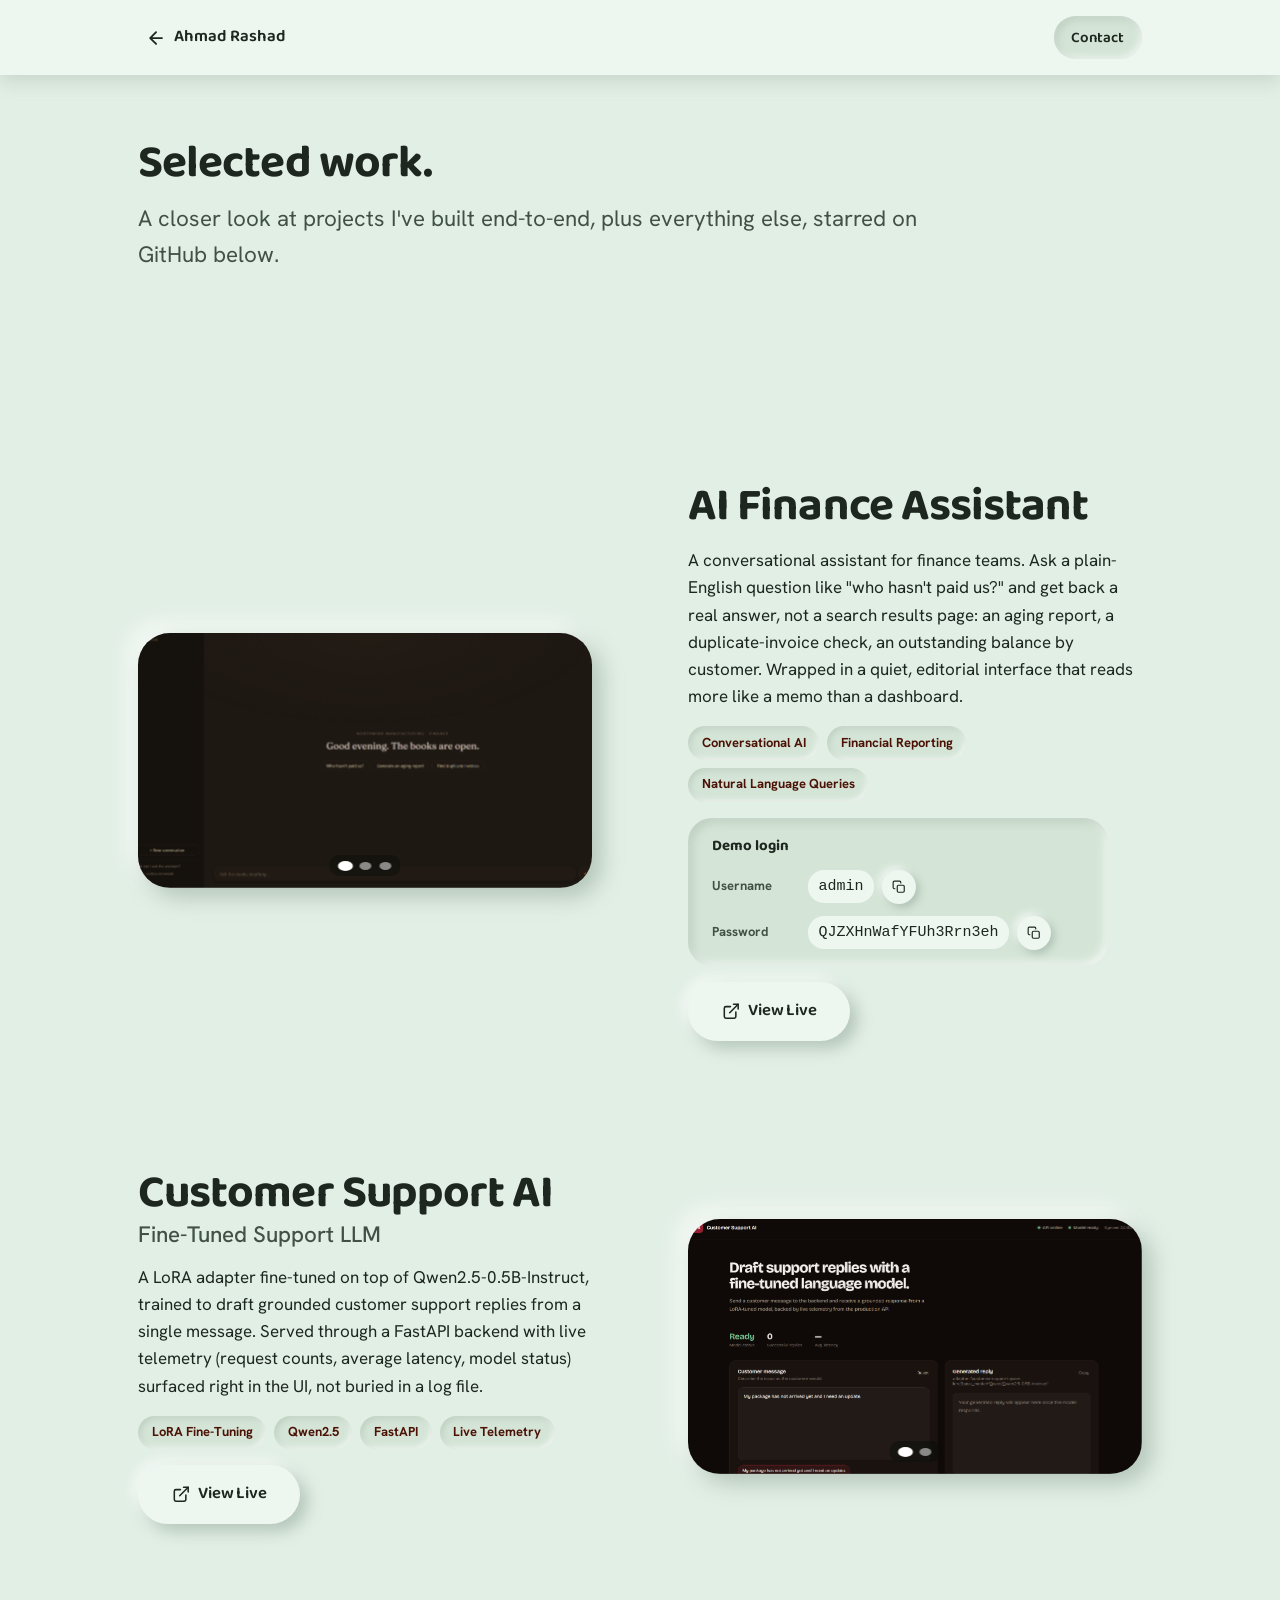
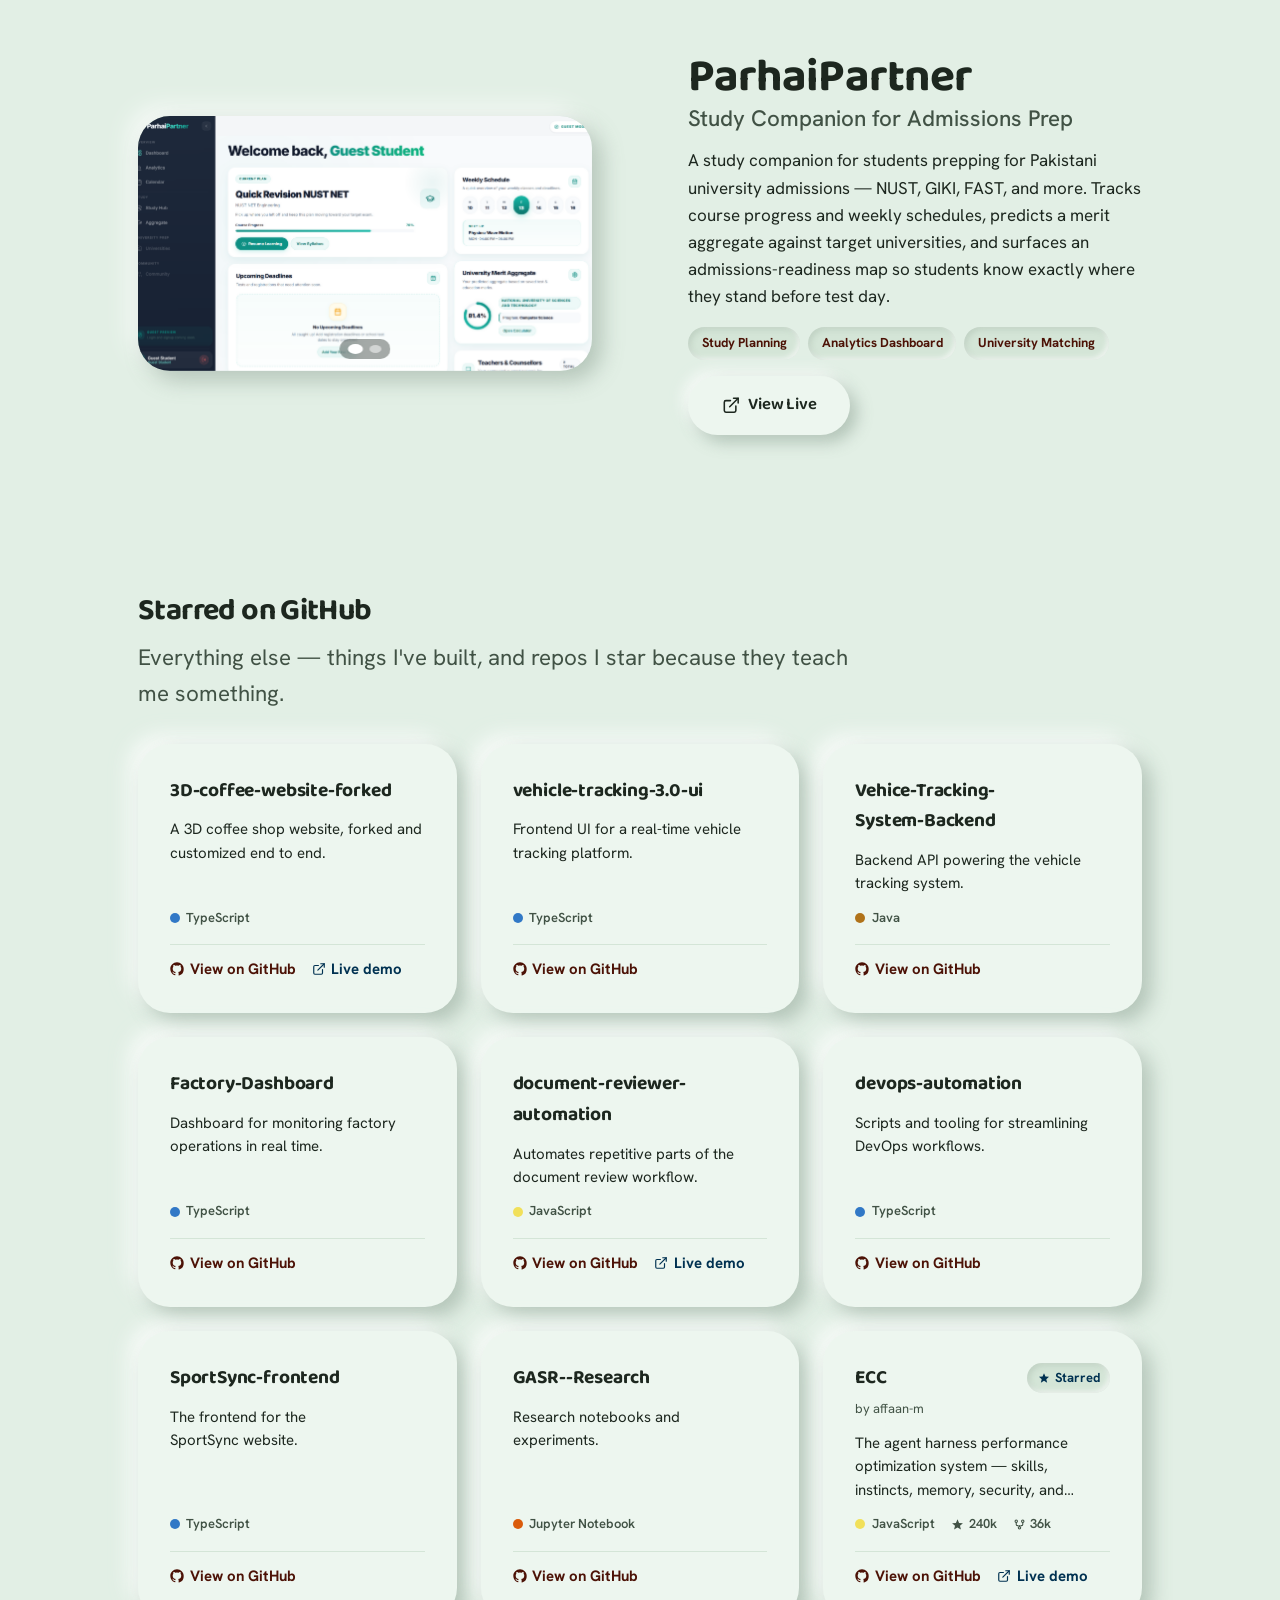
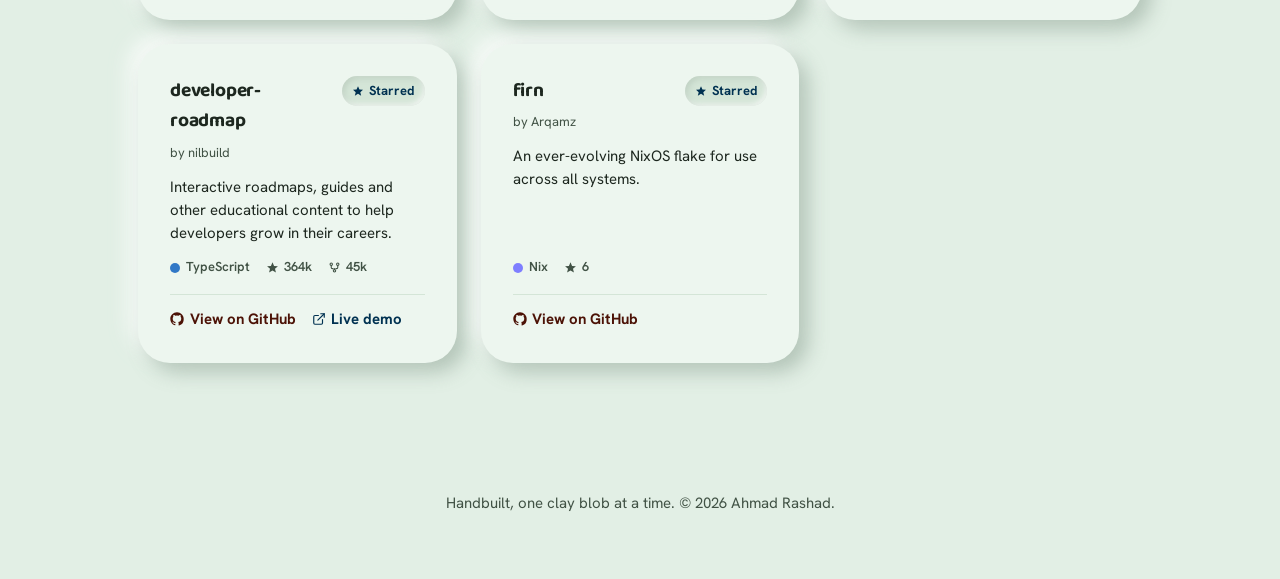
==== commit 709b3124: "Add swipe-down-to-dismiss to the mobile project sheet, fix close animation Dragging the sheet's hand" ====
--- a/work.html
+++ b/work.html
@@ -69,6 +69,7 @@
         </button>
 
         <dialog class="project-sheet featured-project-grid" id="sheet-ai-finance" aria-labelledby="proj-ai-finance" open>
+          <div class="sheet-drag-handle" aria-hidden="true"></div>
           <button class="sheet-close project-sheet-close icon-btn" type="button" aria-label="Close project details">
             <svg viewBox="0 0 24 24" fill="none" stroke="currentColor" stroke-width="2.2" stroke-linecap="round" stroke-linejoin="round" aria-hidden="true"><path d="M18 6 6 18M6 6l12 12"/></svg>
           </button>
@@ -142,6 +143,7 @@
         </button>
 
         <dialog class="project-sheet featured-project-grid" id="sheet-support" aria-labelledby="proj-support" open>
+          <div class="sheet-drag-handle" aria-hidden="true"></div>
           <button class="sheet-close project-sheet-close icon-btn" type="button" aria-label="Close project details">
             <svg viewBox="0 0 24 24" fill="none" stroke="currentColor" stroke-width="2.2" stroke-linecap="round" stroke-linejoin="round" aria-hidden="true"><path d="M18 6 6 18M6 6l12 12"/></svg>
           </button>
@@ -194,6 +196,7 @@
         </button>
 
         <dialog class="project-sheet featured-project-grid" id="sheet-parhai" aria-labelledby="proj-parhai" open>
+          <div class="sheet-drag-handle" aria-hidden="true"></div>
           <button class="sheet-close project-sheet-close icon-btn" type="button" aria-label="Close project details">
             <svg viewBox="0 0 24 24" fill="none" stroke="currentColor" stroke-width="2.2" stroke-linecap="round" stroke-linejoin="round" aria-hidden="true"><path d="M18 6 6 18M6 6l12 12"/></svg>
           </button>
--- a/css/styles.css
+++ b/css/styles.css
@@ -1027,6 +1027,7 @@
   box-shadow: none;
   color: inherit;
   transform: none;
+  transition: none;
 }
 
 @media (min-width: 860px) {
@@ -1093,7 +1094,42 @@
   color: var(--muted);
 }
 
-/* --- Mobile: the same dialog, opened as a true modal bottom sheet --- */
+/* --- Mobile: the same dialog, opened as a true modal bottom sheet.
+
+   Entrance uses a keyframe `animation` rather than a `transition`: a
+   dialog going from display:none to shown has no previous rendered
+   style to transition from (that's what @starting-style is normally
+   for, and it works for freshly-generated things like ::backdrop —
+   but was unreliable here), whereas an animation's keyframes are
+   self-contained and don't need one. The animation has no forwards
+   fill, so once it finishes control quietly hands off to the plain
+   `transform: translateY(0)` below it — which is what makes the
+   value cleanly overridable by JS during a drag gesture afterward.
+
+   Closing (and dragging past the dismiss threshold) relies on the
+   *base* .project-sheet rule below, which is the one already-real
+   technique proven on .contact-sheet .sheet-panel: when :modal stops
+   matching, the element is still actually rendered (allow-discrete
+   holds it in the top layer for the duration), so reverting to the
+   base rule's translateY(100%) is a normal, already-rendered-element
+   transition — no @starting-style needed for that direction. --- */
+.project-sheet {
+  transform: translateY(100%);
+  /* overlay/display must be listed here too, not just on the :modal
+     rule below — this base rule is the one actually *active* during
+     the close transition (once :modal stops matching), and without
+     allow-discrete present here the dialog leaves the render tree
+     immediately, killing the transform transition before it can run. */
+  transition:
+    transform 380ms var(--ease-out-quint),
+    overlay 380ms allow-discrete,
+    display 380ms allow-discrete;
+}
+
+.sheet-drag-handle {
+  display: none;
+}
+
 .project-sheet-close {
   display: none;
 }
@@ -1108,7 +1144,7 @@
   max-width: none;
   max-height: min(88vh, 720px);
   overflow-y: auto;
-  padding: var(--space-6) var(--space-5) var(--space-6);
+  padding: var(--space-4) var(--space-5) var(--space-6);
   border: none;
   border-radius: var(--radius-lg) var(--radius-lg) 0 0;
   background: var(--surface);
@@ -1118,16 +1154,23 @@
   gap: var(--space-4);
   color: var(--ink);
   transform: translateY(0);
+  animation: project-sheet-rise 380ms var(--ease-out-quint);
   transition:
     transform 380ms var(--ease-out-quint),
     overlay 380ms allow-discrete,
     display 380ms allow-discrete;
 }
 
-@starting-style {
-  .project-sheet:modal {
-    transform: translateY(100%);
-  }
+@keyframes project-sheet-rise {
+  from { transform: translateY(100%); }
+  to { transform: translateY(0); }
+}
+
+/* While the pointer is actively dragging the sheet it must track 1:1
+   with zero lag — the transition above is only for the settle-back
+   (released below the dismiss threshold) and close animations. */
+.project-sheet.is-dragging {
+  transition: none;
 }
 
 .project-sheet:modal::backdrop {
@@ -1142,8 +1185,27 @@
   }
 }
 
+.project-sheet:modal .sheet-drag-handle {
+  display: block;
+  width: 40px;
+  height: 4px;
+  flex-shrink: 0;
+  align-self: center;
+  border-radius: var(--radius-pill);
+  background: var(--surface-deep);
+  /* Prevents the browser's native touch scroll/refresh gestures from
+     competing with the pointer-driven drag-to-dismiss handler. */
+  touch-action: none;
+}
+
 .project-sheet:modal .project-sheet-close {
   display: inline-flex;
+  /* .slideshow-visit-hint/.slideshow-dots inside .project-media carry
+     their own z-index (up to 3) and share this same stacking context
+     (nothing between them and the close button creates a new one), so
+     without an explicit value here they paint over the close button
+     despite coming first in DOM order. */
+  z-index: 4;
 }
 
 @media (max-width: 640px) {
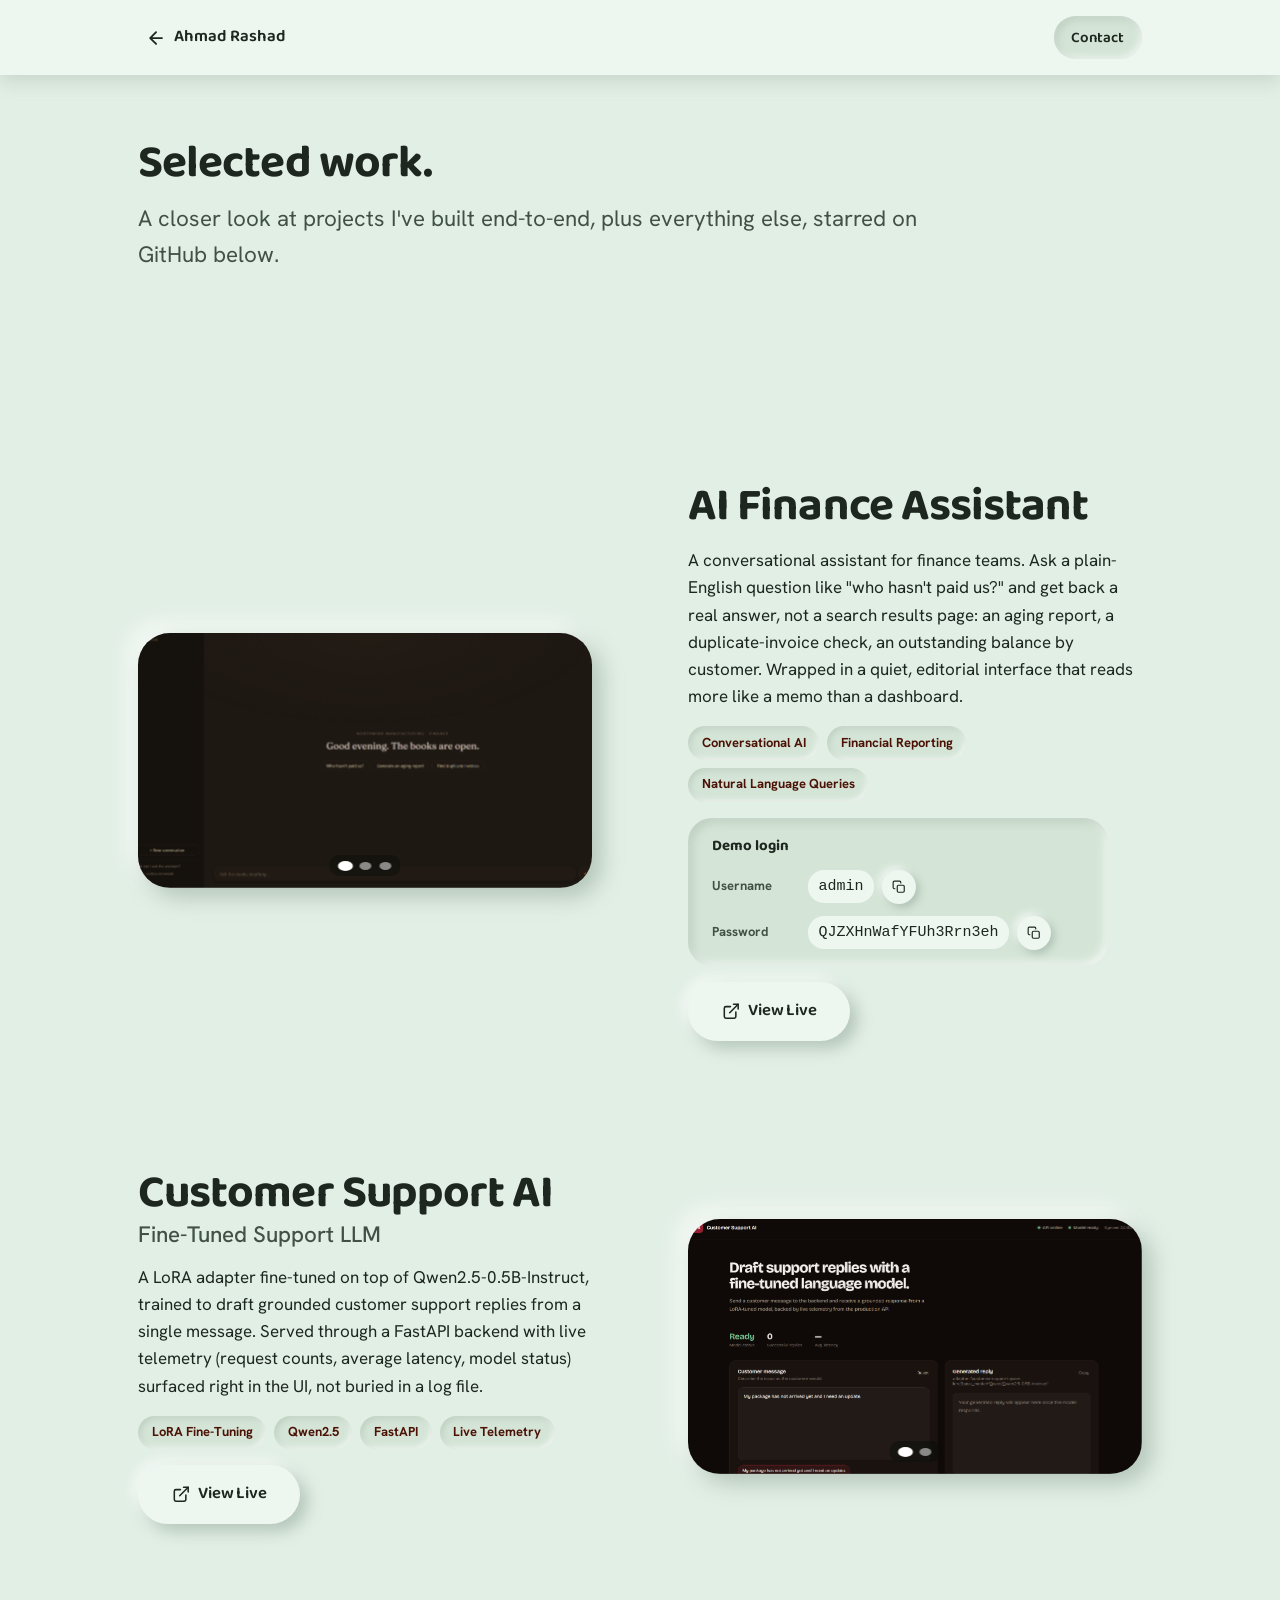
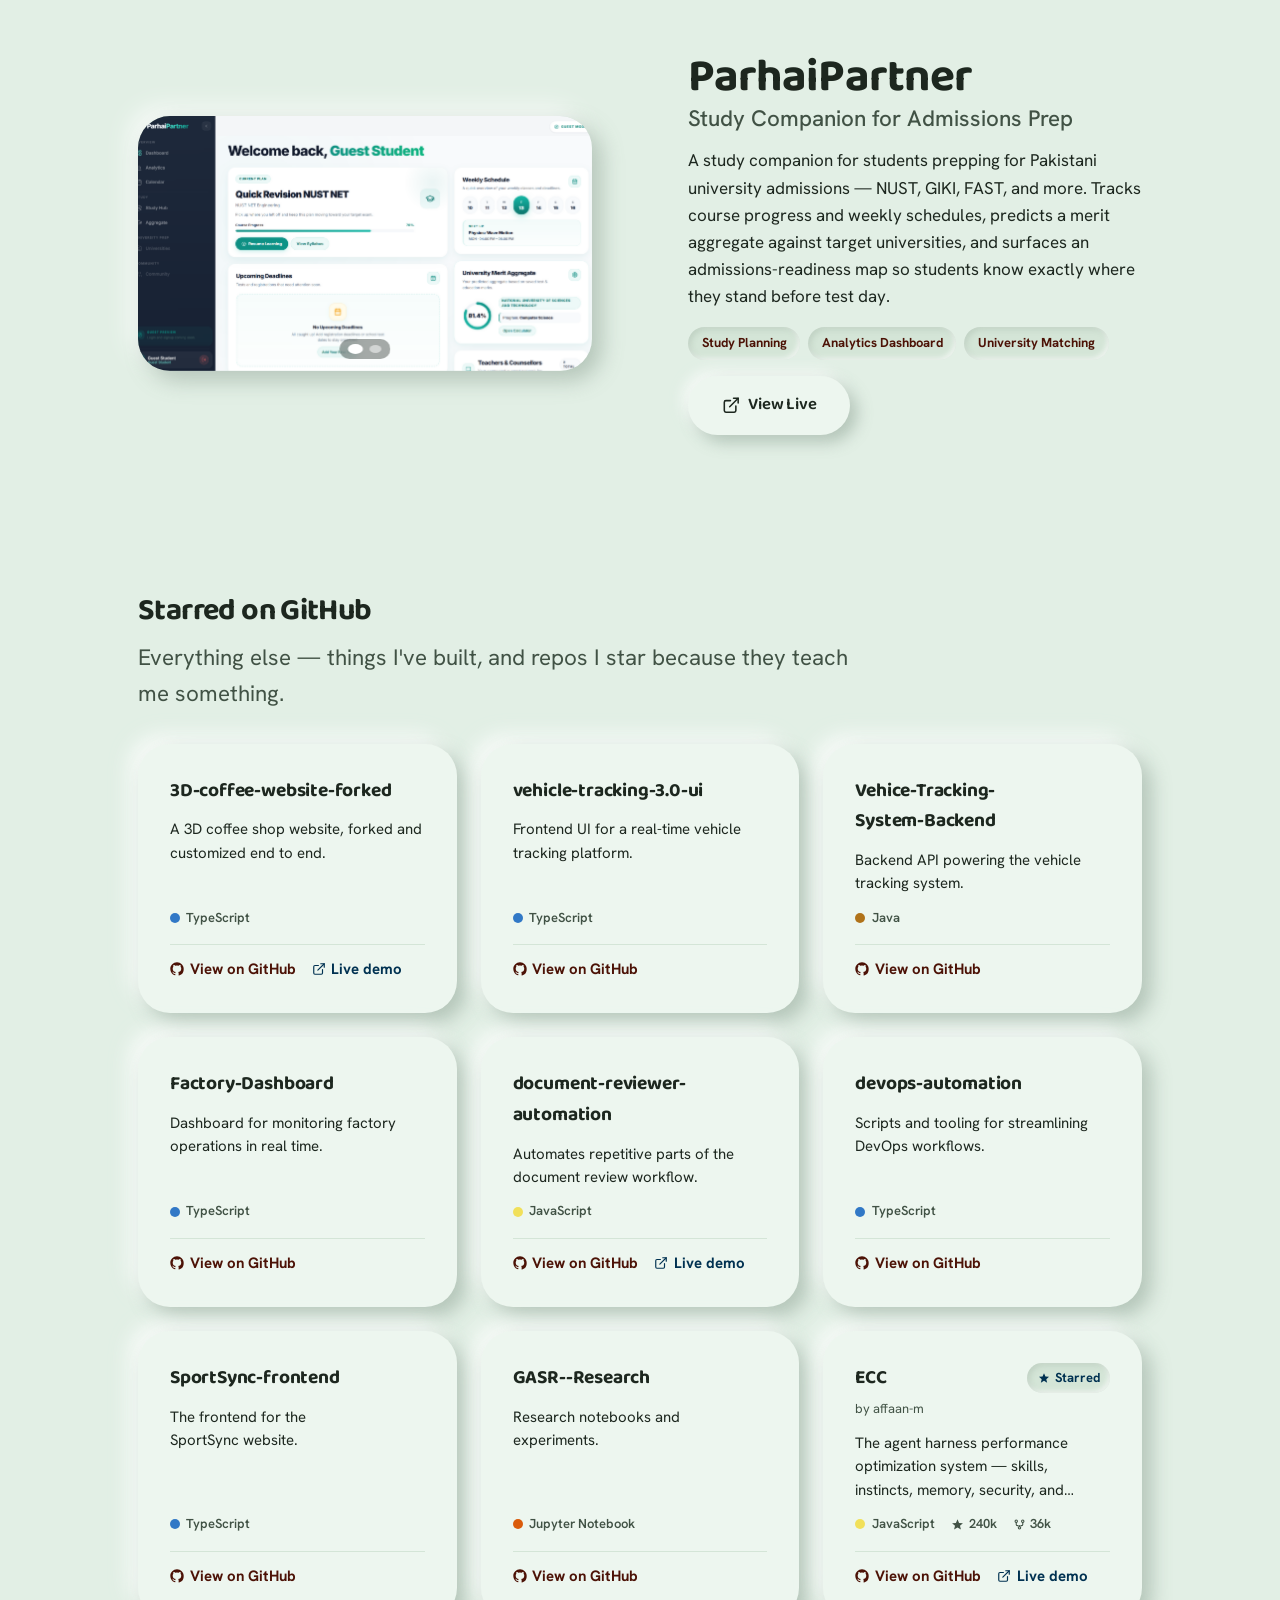
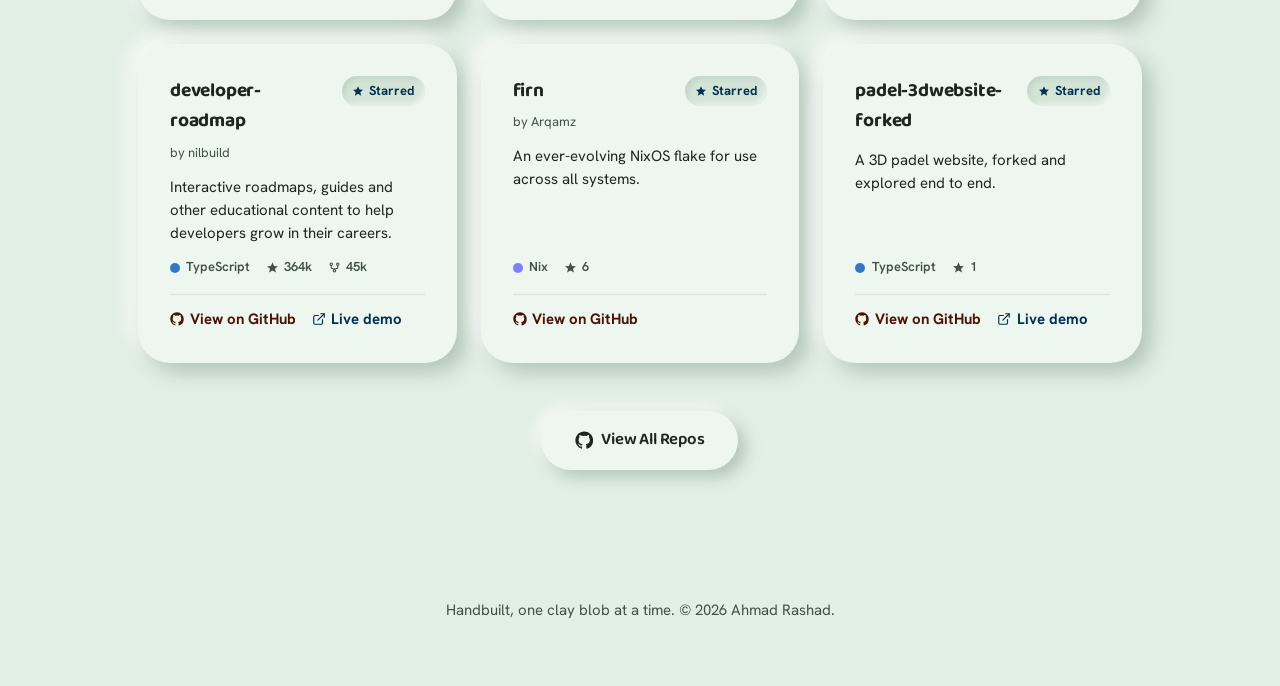
==== commit 1ccd29d5: "Add padel-3dwebsite-forked to starred repos, add View All Repos button New starred entry mirrors Git" ====
--- a/work.html
+++ b/work.html
@@ -243,6 +243,13 @@
         <p class="section-sub" style="margin-bottom:var(--space-6);">Everything else — things I've built, and repos I star because they teach me something.</p>
 
         <ul class="repo-grid" id="reposGrid" aria-label="Repos owned and starred by Ahmad Rashad"></ul>
+
+        <div class="view-all-repos">
+          <a class="btn btn-secondary" href="https://github.com/ahmadrashad1?tab=repositories" target="_blank" rel="noopener noreferrer">
+            <svg viewBox="0 0 24 24" fill="currentColor" aria-hidden="true"><path d="M12 .5C5.65.5.5 5.65.5 12c0 5.08 3.29 9.39 7.86 10.91.57.1.78-.25.78-.55 0-.27-.01-1.16-.02-2.11-3.2.7-3.88-1.36-3.88-1.36-.52-1.33-1.28-1.68-1.28-1.68-1.04-.71.08-.7.08-.7 1.15.08 1.76 1.18 1.76 1.18 1.03 1.76 2.7 1.25 3.36.96.1-.75.4-1.25.73-1.54-2.55-.29-5.24-1.28-5.24-5.69 0-1.26.45-2.29 1.18-3.09-.12-.29-.51-1.46.11-3.05 0 0 .96-.31 3.15 1.18a10.9 10.9 0 0 1 5.74 0c2.19-1.49 3.15-1.18 3.15-1.18.62 1.59.23 2.76.11 3.05.74.8 1.18 1.83 1.18 3.09 0 4.42-2.69 5.39-5.25 5.68.41.36.78 1.08.78 2.18 0 1.57-.01 2.84-.01 3.23 0 .3.2.66.79.55A10.99 10.99 0 0 0 23.5 12c0-6.35-5.15-11.5-11.5-11.5Z"/></svg>
+            View All Repos
+          </a>
+        </div>
       </div>
     </section>
 
--- a/css/styles.css
+++ b/css/styles.css
@@ -1464,6 +1464,12 @@
   gap: var(--space-5);
 }
 
+.view-all-repos {
+  display: flex;
+  justify-content: center;
+  margin-top: var(--space-7);
+}
+
 .repo-card {
   padding: var(--space-6);
   display: flex;
@@ -1627,9 +1633,13 @@
   }
 
   .contact-bird {
-    /* Card padding shrinks at this breakpoint (--space-6, 32px) —
-       the desktop overlap (44px) would cut into the heading text. */
-    bottom: calc(var(--sheet-panel-height, 260px) - 22px);
+    /* Card padding shrinks at this breakpoint (--space-6, 32px), so
+       the desktop overlap (44px) would cut into the heading text —
+       but 22px turned out too conservative in the other direction:
+       measured against the real rendered heading position (not
+       guessed), there was still ~10px of unused clearance at 22px.
+       30px uses nearly all of it while staying just clear. */
+    bottom: calc(var(--sheet-panel-height, 260px) - 30px);
   }
 
   .contact-copyright {
@@ -1667,9 +1677,11 @@
 
   .contact-bird {
     width: clamp(48px, 7vw, 70px);
-    /* Card padding shrinks at this breakpoint (--space-5, 24px) —
-       the desktop overlap (44px) would cut into the heading text. */
-    bottom: calc(var(--sheet-panel-height, 220px) - 18px);
+    /* Card padding shrinks at this breakpoint (--space-5, 24px), so
+       the desktop overlap (44px) would cut into the heading text —
+       measured against the real rendered heading position, 18px left
+       ~6px of unused clearance; 22px uses most of it. */
+    bottom: calc(var(--sheet-panel-height, 220px) - 22px);
   }
 }
 
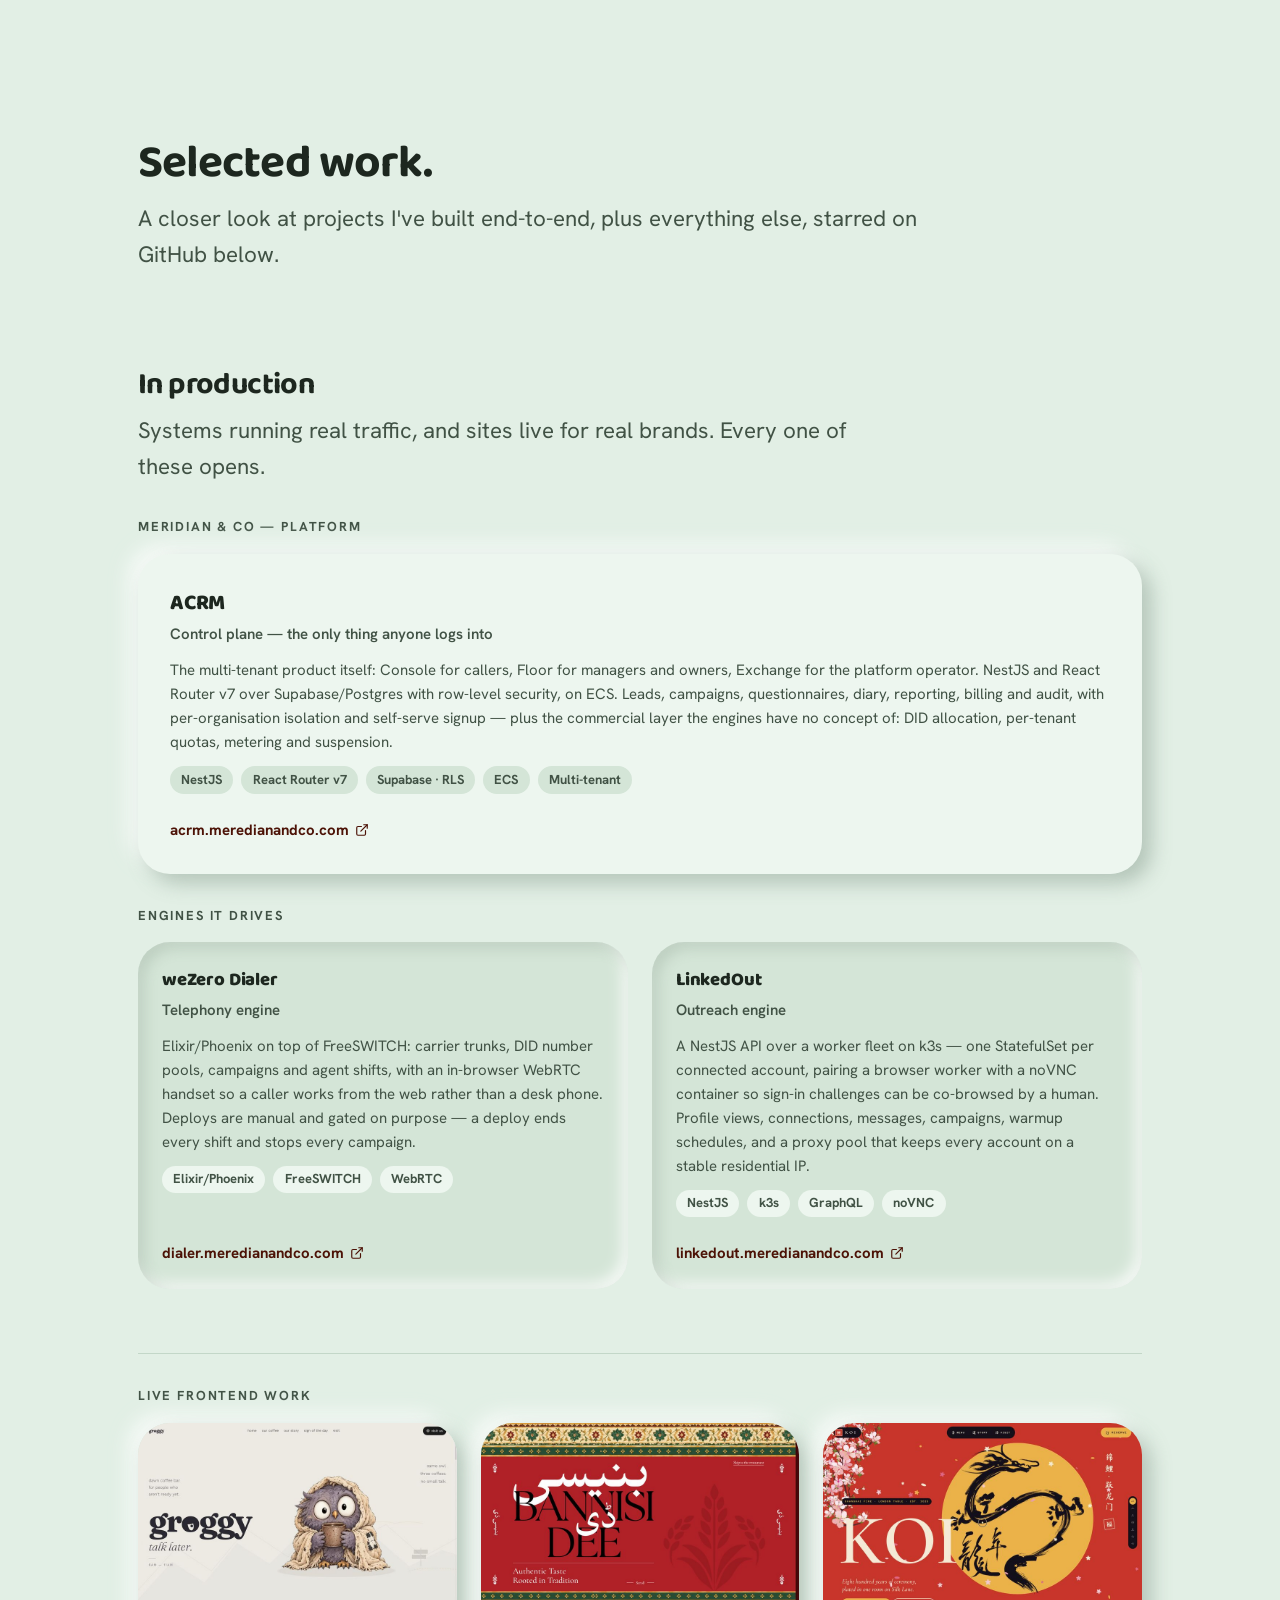
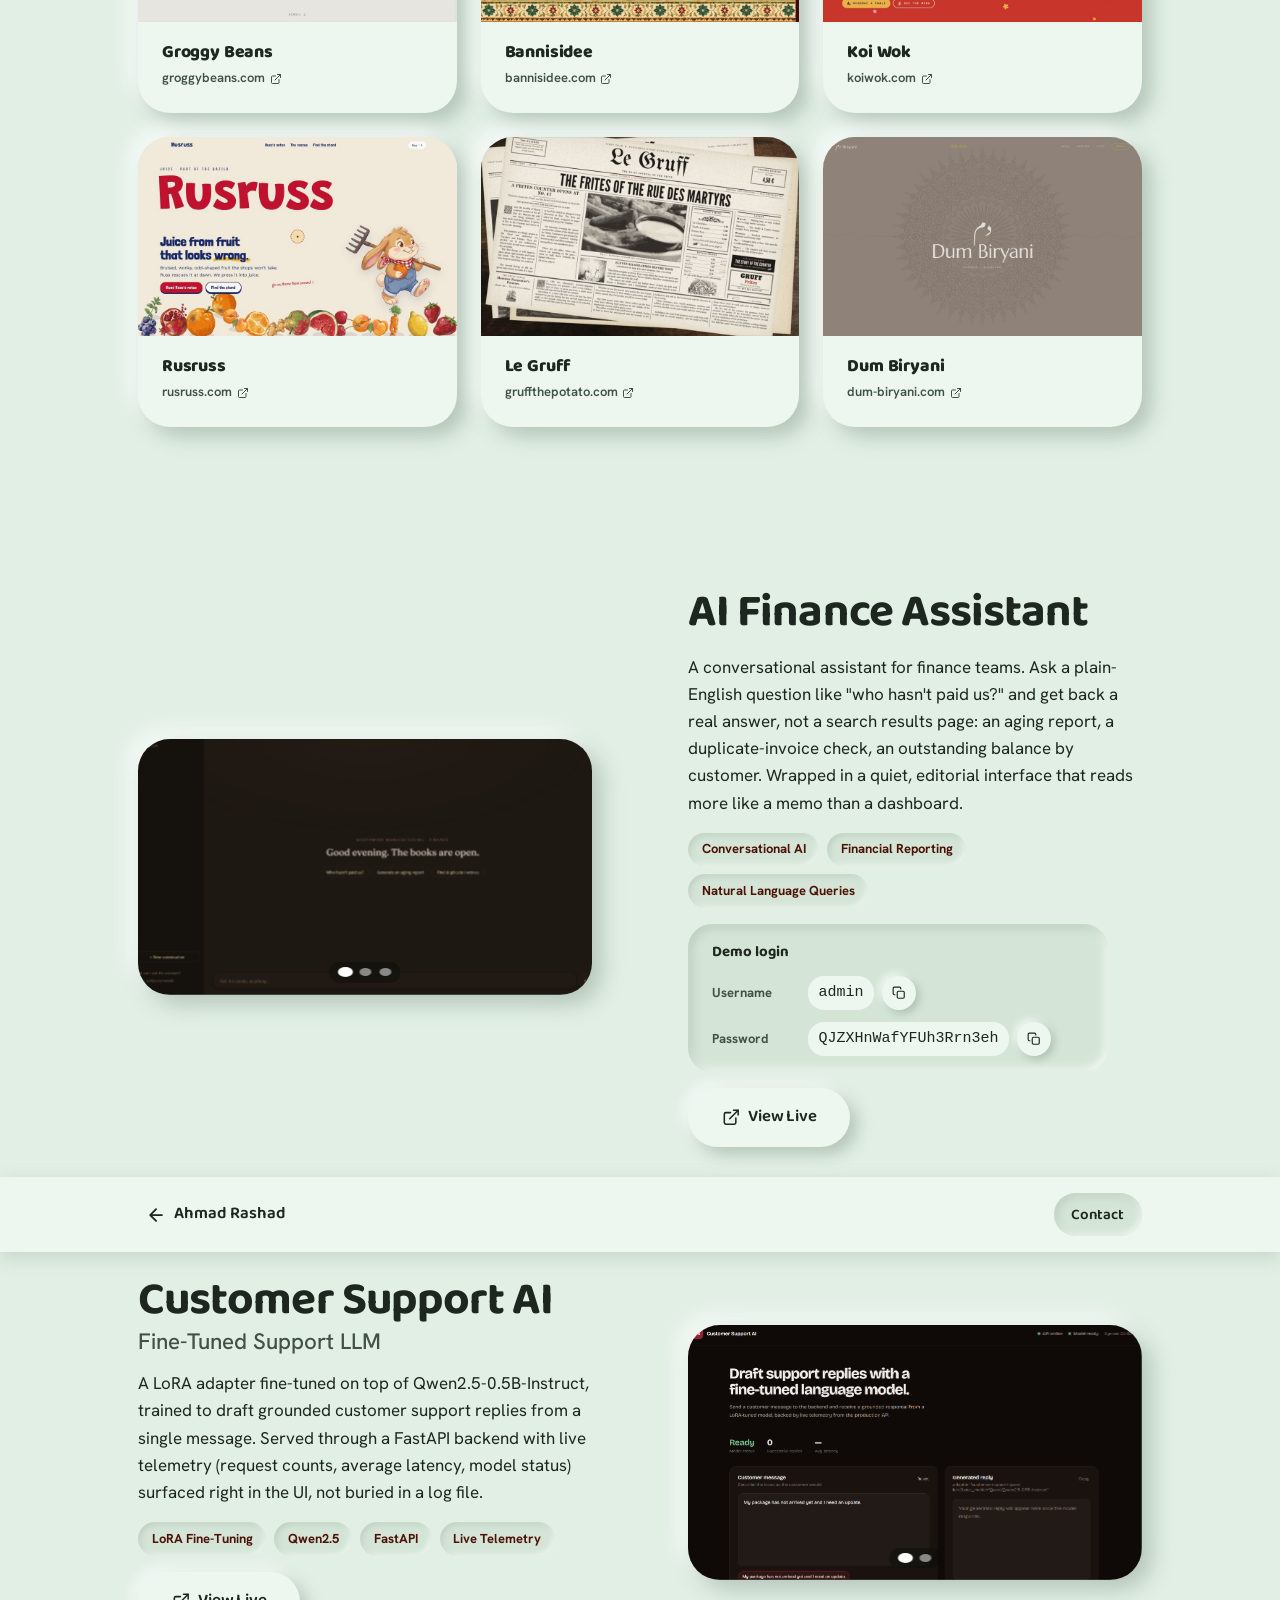
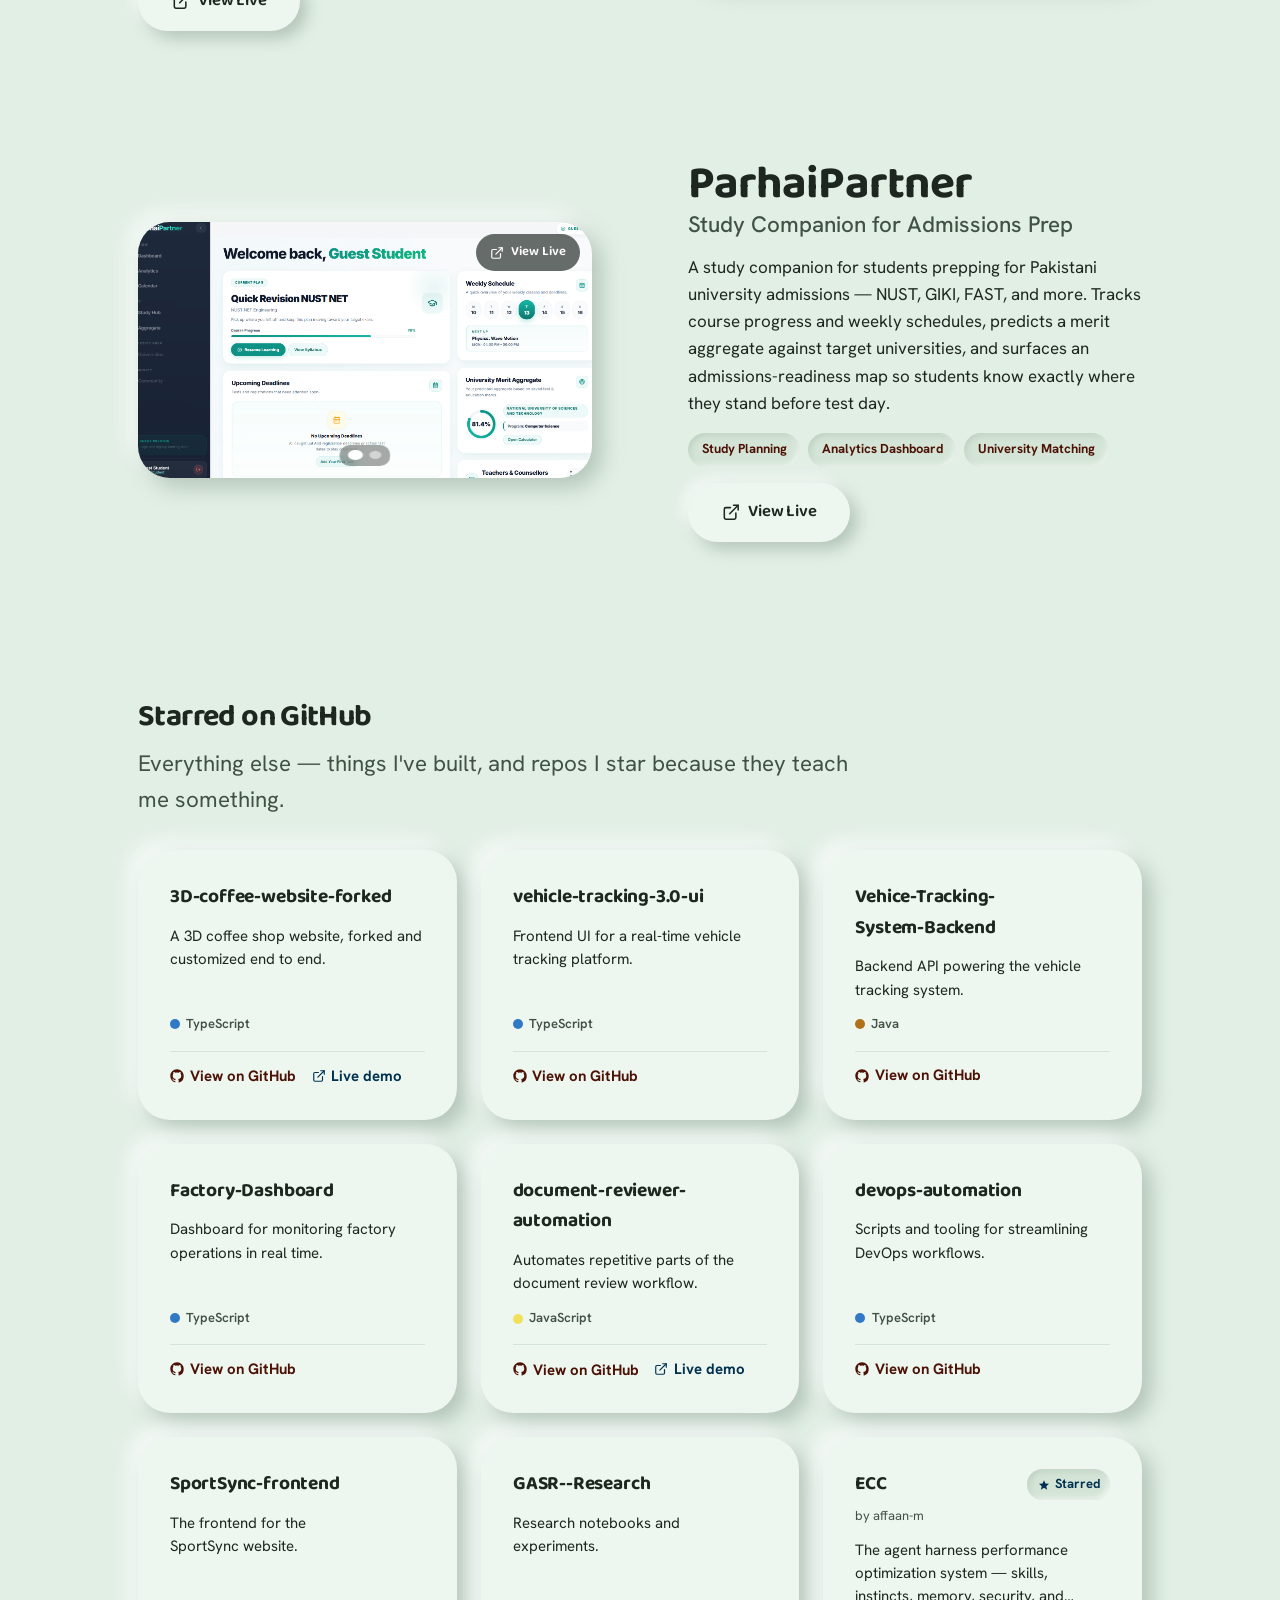
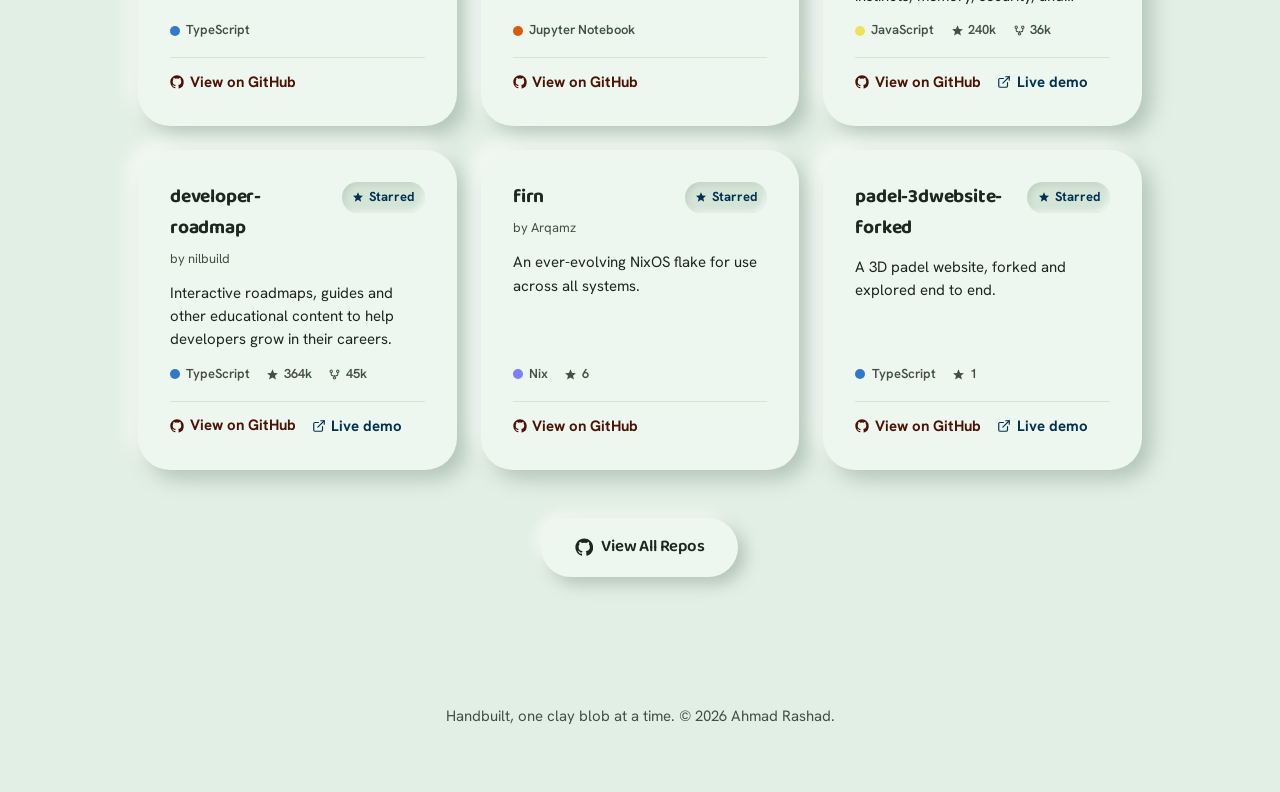
==== commit 09755436: "Add an "In production" section with live platform and frontend work Opens work.html with nine links " ====
--- a/work.html
+++ b/work.html
@@ -54,6 +54,154 @@
         <p class="section-sub">
           A closer look at projects I've built end-to-end, plus everything else, starred on GitHub below.
         </p>
+      </div>
+    </section>
+
+    <!-- ============ In production (live platform + frontend work) ============ -->
+    <section class="section" aria-labelledby="in-production">
+      <div class="container">
+        <h2 class="section-heading" style="font-size:var(--text-xl);" id="in-production">In production</h2>
+        <p class="section-sub" style="margin-bottom:var(--space-6);">Systems running real traffic, and sites live for real brands. Every one of these opens.</p>
+
+        <p class="prod-label">Meridian &amp; Co — platform</p>
+        <a class="live-card clay platform-card rise" href="https://acrm.meredianandco.com" target="_blank" rel="noopener noreferrer">
+          <p class="live-name">ACRM<span class="live-name-sub">Control plane — the only thing anyone logs into</span></p>
+          <p class="live-desc">
+            The multi-tenant product itself: Console for callers, Floor for managers and owners, Exchange for the platform operator.
+            NestJS and React Router v7 over Supabase/Postgres with row-level security, on ECS. Leads, campaigns, questionnaires,
+            diary, reporting, billing and audit, with per-organisation isolation and self-serve signup — plus the commercial layer
+            the engines have no concept of: DID allocation, per-tenant quotas, metering and suspension.
+          </p>
+          <div class="live-chips">
+            <span class="live-chip">NestJS</span>
+            <span class="live-chip">React Router v7</span>
+            <span class="live-chip">Supabase · RLS</span>
+            <span class="live-chip">ECS</span>
+            <span class="live-chip">Multi-tenant</span>
+          </div>
+          <span class="live-url">
+            acrm.meredianandco.com
+            <svg viewBox="0 0 24 24" fill="none" stroke="currentColor" stroke-width="2" stroke-linecap="round" stroke-linejoin="round" aria-hidden="true"><path d="M18 13v6a2 2 0 0 1-2 2H5a2 2 0 0 1-2-2V8a2 2 0 0 1 2-2h6"/><path d="M15 3h6v6"/><path d="M10 14 21 3"/></svg>
+          </span>
+        </a>
+
+        <p class="prod-label">Engines it drives</p>
+        <div class="engine-grid">
+          <a class="live-card clay-sunken engine-card rise" style="--i:1;" href="https://dialer.meredianandco.com" target="_blank" rel="noopener noreferrer">
+            <p class="live-name">weZero Dialer<span class="live-name-sub">Telephony engine</span></p>
+            <p class="live-desc">
+              Elixir/Phoenix on top of FreeSWITCH: carrier trunks, DID number pools, campaigns and agent shifts, with an in-browser
+              WebRTC handset so a caller works from the web rather than a desk phone. Deploys are manual and gated on purpose —
+              a deploy ends every shift and stops every campaign.
+            </p>
+            <div class="live-chips">
+              <span class="live-chip">Elixir/Phoenix</span>
+              <span class="live-chip">FreeSWITCH</span>
+              <span class="live-chip">WebRTC</span>
+            </div>
+            <span class="live-url">
+              dialer.meredianandco.com
+              <svg viewBox="0 0 24 24" fill="none" stroke="currentColor" stroke-width="2" stroke-linecap="round" stroke-linejoin="round" aria-hidden="true"><path d="M18 13v6a2 2 0 0 1-2 2H5a2 2 0 0 1-2-2V8a2 2 0 0 1 2-2h6"/><path d="M15 3h6v6"/><path d="M10 14 21 3"/></svg>
+            </span>
+          </a>
+
+          <a class="live-card clay-sunken engine-card rise" style="--i:2;" href="https://linkedout.meredianandco.com" target="_blank" rel="noopener noreferrer">
+            <p class="live-name">LinkedOut<span class="live-name-sub">Outreach engine</span></p>
+            <p class="live-desc">
+              A NestJS API over a worker fleet on k3s — one StatefulSet per connected account, pairing a browser worker with a noVNC
+              container so sign-in challenges can be co-browsed by a human. Profile views, connections, messages, campaigns, warmup
+              schedules, and a proxy pool that keeps every account on a stable residential IP.
+            </p>
+            <div class="live-chips">
+              <span class="live-chip">NestJS</span>
+              <span class="live-chip">k3s</span>
+              <span class="live-chip">GraphQL</span>
+              <span class="live-chip">noVNC</span>
+            </div>
+            <span class="live-url">
+              linkedout.meredianandco.com
+              <svg viewBox="0 0 24 24" fill="none" stroke="currentColor" stroke-width="2" stroke-linecap="round" stroke-linejoin="round" aria-hidden="true"><path d="M18 13v6a2 2 0 0 1-2 2H5a2 2 0 0 1-2-2V8a2 2 0 0 1 2-2h6"/><path d="M15 3h6v6"/><path d="M10 14 21 3"/></svg>
+            </span>
+          </a>
+        </div>
+
+        <hr class="frontend-divider" />
+
+        <p class="prod-label">Live frontend work</p>
+        <ul class="frontend-grid">
+          <li>
+            <a class="live-card clay frontend-card rise" href="https://groggybeans.com/" target="_blank" rel="noopener noreferrer">
+              <img class="frontend-shot" src="assets/img/frontends/groggybeans.jpg" alt="Groggy Beans home page: a blanket-wrapped owl holding a mug beside the wordmark “groggy — talk later.”" loading="lazy" width="880" height="550" />
+              <span class="frontend-meta">
+                <span class="live-name">Groggy Beans</span>
+                <span class="frontend-domain">
+                  groggybeans.com
+                  <svg viewBox="0 0 24 24" fill="none" stroke="currentColor" stroke-width="2" stroke-linecap="round" stroke-linejoin="round" aria-hidden="true"><path d="M18 13v6a2 2 0 0 1-2 2H5a2 2 0 0 1-2-2V8a2 2 0 0 1 2-2h6"/><path d="M15 3h6v6"/><path d="M10 14 21 3"/></svg>
+                </span>
+              </span>
+            </a>
+          </li>
+          <li>
+            <a class="live-card clay frontend-card rise" style="--i:1;" href="https://bannisidee.com/" target="_blank" rel="noopener noreferrer">
+              <img class="frontend-shot" src="assets/img/frontends/bannisidee.jpg" alt="Bannisidee home page: the brand name set in Latin and Urdu over a deep red field framed by woven border ornament" loading="lazy" width="880" height="550" />
+              <span class="frontend-meta">
+                <span class="live-name">Bannisidee</span>
+                <span class="frontend-domain">
+                  bannisidee.com
+                  <svg viewBox="0 0 24 24" fill="none" stroke="currentColor" stroke-width="2" stroke-linecap="round" stroke-linejoin="round" aria-hidden="true"><path d="M18 13v6a2 2 0 0 1-2 2H5a2 2 0 0 1-2-2V8a2 2 0 0 1 2-2h6"/><path d="M15 3h6v6"/><path d="M10 14 21 3"/></svg>
+                </span>
+              </span>
+            </a>
+          </li>
+          <li>
+            <a class="live-card clay frontend-card rise" style="--i:2;" href="https://koiwok.com/" target="_blank" rel="noopener noreferrer">
+              <img class="frontend-shot" src="assets/img/frontends/koiwok.jpg" alt="Koi Wok home page: an ink dragon on a gold disc with falling blossom over a vermilion background" loading="lazy" width="880" height="550" />
+              <span class="frontend-meta">
+                <span class="live-name">Koi Wok</span>
+                <span class="frontend-domain">
+                  koiwok.com
+                  <svg viewBox="0 0 24 24" fill="none" stroke="currentColor" stroke-width="2" stroke-linecap="round" stroke-linejoin="round" aria-hidden="true"><path d="M18 13v6a2 2 0 0 1-2 2H5a2 2 0 0 1-2-2V8a2 2 0 0 1 2-2h6"/><path d="M15 3h6v6"/><path d="M10 14 21 3"/></svg>
+                </span>
+              </span>
+            </a>
+          </li>
+          <li>
+            <a class="live-card clay frontend-card rise" href="https://rusruss.com/" target="_blank" rel="noopener noreferrer">
+              <img class="frontend-shot" src="assets/img/frontends/rusruss.jpg" alt="Rusruss home page: a cartoon rabbit with a rake beside the line “Juice from fruit that looks wrong,” over a row of fruit" loading="lazy" width="880" height="550" />
+              <span class="frontend-meta">
+                <span class="live-name">Rusruss</span>
+                <span class="frontend-domain">
+                  rusruss.com
+                  <svg viewBox="0 0 24 24" fill="none" stroke="currentColor" stroke-width="2" stroke-linecap="round" stroke-linejoin="round" aria-hidden="true"><path d="M18 13v6a2 2 0 0 1-2 2H5a2 2 0 0 1-2-2V8a2 2 0 0 1 2-2h6"/><path d="M15 3h6v6"/><path d="M10 14 21 3"/></svg>
+                </span>
+              </span>
+            </a>
+          </li>
+          <li>
+            <a class="live-card clay frontend-card rise" style="--i:1;" href="https://gruffthepotato.com/" target="_blank" rel="noopener noreferrer">
+              <img class="frontend-shot" src="assets/img/frontends/gruffthepotato.jpg" alt="Le Gruff home page styled as a vintage French newspaper front page headlined “The frites of the Rue des Martyrs”" loading="lazy" width="880" height="550" />
+              <span class="frontend-meta">
+                <span class="live-name">Le Gruff</span>
+                <span class="frontend-domain">
+                  gruffthepotato.com
+                  <svg viewBox="0 0 24 24" fill="none" stroke="currentColor" stroke-width="2" stroke-linecap="round" stroke-linejoin="round" aria-hidden="true"><path d="M18 13v6a2 2 0 0 1-2 2H5a2 2 0 0 1-2-2V8a2 2 0 0 1 2-2h6"/><path d="M15 3h6v6"/><path d="M10 14 21 3"/></svg>
+                </span>
+              </span>
+            </a>
+          </li>
+          <li>
+            <a class="live-card clay frontend-card rise" style="--i:2;" href="https://dum-biryani.com/" target="_blank" rel="noopener noreferrer">
+              <img class="frontend-shot" src="assets/img/frontends/dum-biryani.jpg" alt="Dum Biryani home page: the wordmark centred on a large mandala motif in muted taupe" loading="lazy" width="880" height="550" />
+              <span class="frontend-meta">
+                <span class="live-name">Dum Biryani</span>
+                <span class="frontend-domain">
+                  dum-biryani.com
+                  <svg viewBox="0 0 24 24" fill="none" stroke="currentColor" stroke-width="2" stroke-linecap="round" stroke-linejoin="round" aria-hidden="true"><path d="M18 13v6a2 2 0 0 1-2 2H5a2 2 0 0 1-2-2V8a2 2 0 0 1 2-2h6"/><path d="M15 3h6v6"/><path d="M10 14 21 3"/></svg>
+                </span>
+              </span>
+            </a>
+          </li>
+        </ul>
       </div>
     </section>
 
--- a/css/styles.css
+++ b/css/styles.css
@@ -83,6 +83,13 @@
 html {
   color-scheme: only light;
   -webkit-text-size-adjust: 100%;
+  /* Kills the default translucent blue "tap highlight" WebKit/Chrome
+     draw over any tappable element on touch input (never shows on a
+     mouse, which is why it's invisible on desktop) — every button
+     here already has its own :active press animation as the real
+     tactile feedback, so the default highlight is just noise on top
+     of it. */
+  -webkit-tap-highlight-color: transparent;
 }
 
 body,
@@ -1725,3 +1732,237 @@
 html {
   scroll-behavior: smooth;
 }
+
+/* ============================================================
+   In production — live platform + frontend work (work page)
+   ============================================================ */
+.prod-label {
+  font-size: var(--text-xs);
+  font-weight: 700;
+  letter-spacing: 0.14em;
+  text-transform: uppercase;
+  color: var(--muted);
+  margin-bottom: var(--space-4);
+}
+
+.prod-label + .prod-label,
+.engine-grid + .prod-label,
+.platform-card + .prod-label {
+  margin-top: var(--space-6);
+}
+
+/* --- shared card behaviour: the whole surface is the link --- */
+.live-card {
+  display: flex;
+  flex-direction: column;
+  gap: var(--space-3);
+  text-decoration: none;
+  color: inherit;
+  transition: transform var(--dur-base) var(--ease-out-quart),
+              box-shadow var(--dur-base) var(--ease-out-quart);
+}
+
+.live-card:hover,
+.live-card:focus-visible {
+  transform: translateY(-6px);
+}
+
+.live-card.clay:hover,
+.live-card.clay:focus-visible {
+  box-shadow:
+    14px 16px 28px var(--clay-dark),
+    -8px -8px 20px var(--clay-light);
+}
+
+.live-name {
+  font-family: var(--font-display);
+  font-size: 1.35rem;
+  font-weight: 800;
+  letter-spacing: -0.01em;
+}
+
+.live-name-sub {
+  display: block;
+  font-family: var(--font-body);
+  font-size: var(--text-sm);
+  font-weight: 600;
+  color: var(--muted);
+  letter-spacing: 0;
+  margin-top: 2px;
+}
+
+.live-desc {
+  color: var(--muted);
+  font-size: var(--text-sm);
+  margin: 0;
+}
+
+.live-chips {
+  display: flex;
+  flex-wrap: wrap;
+  gap: var(--space-2);
+}
+
+.live-chip {
+  background: var(--surface-sunken);
+  color: var(--muted);
+  border-radius: var(--radius-pill);
+  padding: 0.2rem 0.7rem;
+  font-size: var(--text-xs);
+  font-weight: 700;
+}
+
+.live-url {
+  display: inline-flex;
+  align-items: center;
+  gap: 0.35rem;
+  margin-top: auto;
+  padding-top: var(--space-3);
+  font-size: var(--text-sm);
+  font-weight: 700;
+  color: var(--primary-ink);
+  transition: gap var(--dur-fast) var(--ease-out-quart);
+}
+
+.live-card:hover .live-url,
+.live-card:focus-visible .live-url {
+  gap: 0.6rem;
+}
+
+.live-url svg {
+  width: 14px;
+  height: 14px;
+  flex-shrink: 0;
+}
+
+/* --- the platform card --- */
+.platform-card {
+  padding: var(--space-6);
+}
+
+/* --- the two engines, recessed beneath it --- */
+.engine-grid {
+  display: grid;
+  grid-template-columns: repeat(auto-fit, minmax(280px, 1fr));
+  gap: var(--space-5);
+}
+
+.engine-card {
+  padding: var(--space-5);
+}
+
+.engine-card:hover,
+.engine-card:focus-visible {
+  box-shadow:
+    inset 3px 3px 10px var(--clay-dark-soft),
+    inset -3px -3px 10px var(--clay-light),
+    0 10px 22px var(--clay-dark-soft);
+}
+
+.engine-card .live-name {
+  font-size: 1.15rem;
+}
+
+/* The sunken card shares its background with the default chip fill, so
+   chips need the raised surface to stay legible inside one. */
+.engine-card .live-chip {
+  background: var(--surface);
+}
+
+/* --- frontend thumbnails --- */
+.frontend-divider {
+  height: 1px;
+  background: var(--surface-deep);
+  border: 0;
+  margin: var(--space-8) 0 var(--space-6);
+}
+
+.frontend-grid {
+  display: grid;
+  grid-template-columns: repeat(auto-fit, minmax(260px, 1fr));
+  gap: var(--space-5);
+  list-style: none;
+}
+
+.frontend-card {
+  gap: 0;
+  overflow: hidden;
+  padding: 0;
+}
+
+.frontend-shot {
+  display: block;
+  width: 100%;
+  /* `height: auto` is load-bearing: without it the width/height attributes
+     win over aspect-ratio and the thumbnail renders at its full 550px. */
+  height: auto;
+  aspect-ratio: 8 / 5;
+  object-fit: cover;
+  object-position: top center;
+  background: var(--surface-sunken);
+}
+
+.frontend-meta {
+  padding: var(--space-4) var(--space-5) var(--space-5);
+  display: flex;
+  flex-direction: column;
+  gap: 2px;
+}
+
+.frontend-meta .live-name {
+  font-size: 1.1rem;
+}
+
+.frontend-domain {
+  display: inline-flex;
+  align-items: center;
+  gap: 0.3rem;
+  font-size: var(--text-xs);
+  font-weight: 600;
+  color: var(--muted);
+}
+
+.frontend-domain svg {
+  width: 12px;
+  height: 12px;
+  flex-shrink: 0;
+}
+
+@media (max-width: 640px) {
+  .platform-card { padding: var(--space-5); }
+  .frontend-divider { margin: var(--space-7) 0 var(--space-5); }
+}
+
+/* Reveal-on-scroll for the live-work cards. Animates `translate` rather
+   than `transform` so the hover lift on .live-card isn't overridden by
+   the finished animation's forwards fill. */
+.rise {
+  opacity: 0;
+  translate: 0 18px;
+}
+
+.rise.is-visible {
+  animation: rise-in 600ms var(--ease-out-quart) forwards;
+  animation-delay: calc(var(--i, 0) * 70ms);
+}
+
+@keyframes rise-in {
+  to { opacity: 1; translate: 0 0; }
+}
+
+@media (prefers-reduced-motion: reduce) {
+  .rise { opacity: 1; translate: none; }
+  .rise.is-visible { animation: none; }
+}
+
+/* The work intro and the section after it each carry a full section pad,
+   which left the two headings floating apart once "In production" moved
+   up directly beneath the intro. Collapse the intro's trailing space and
+   let the next section's padding-top do the separating. */
+.work-intro {
+  padding-bottom: 0;
+}
+
+.work-intro .section-sub {
+  margin-bottom: 0;
+}
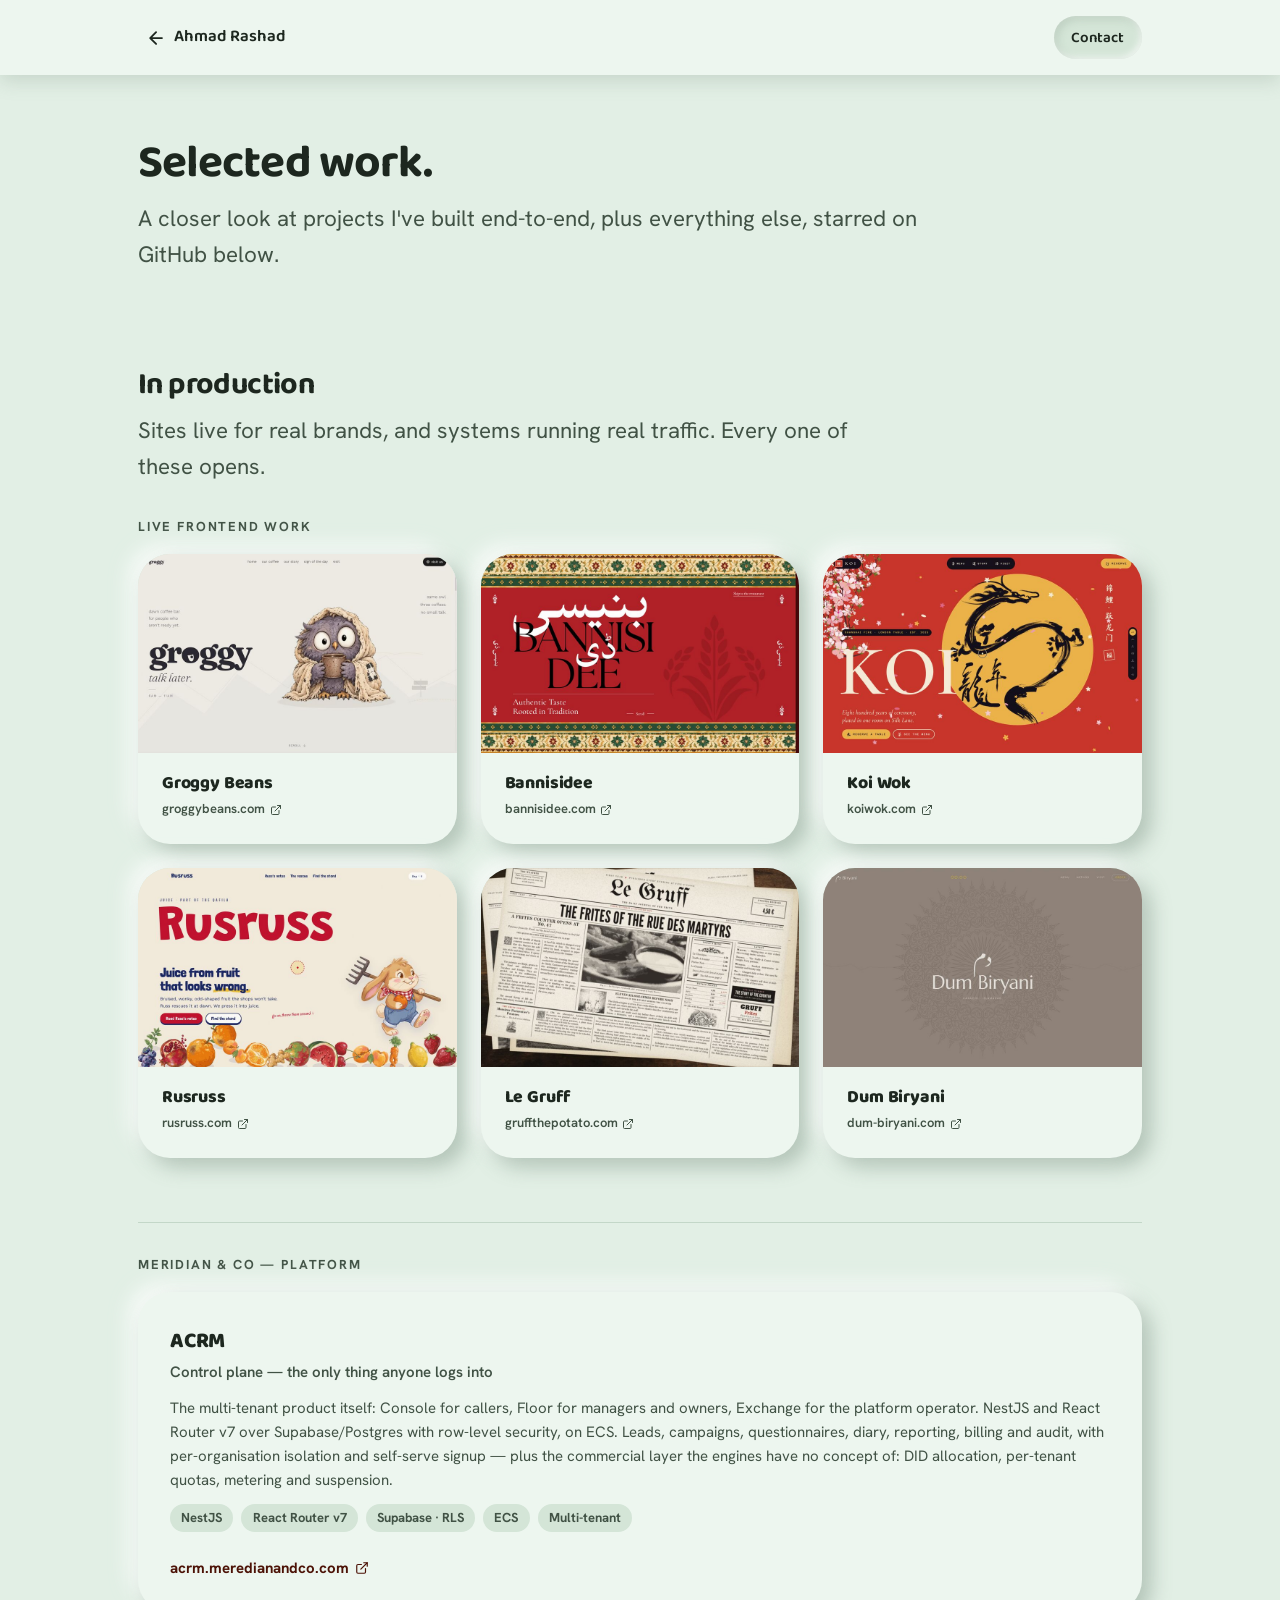
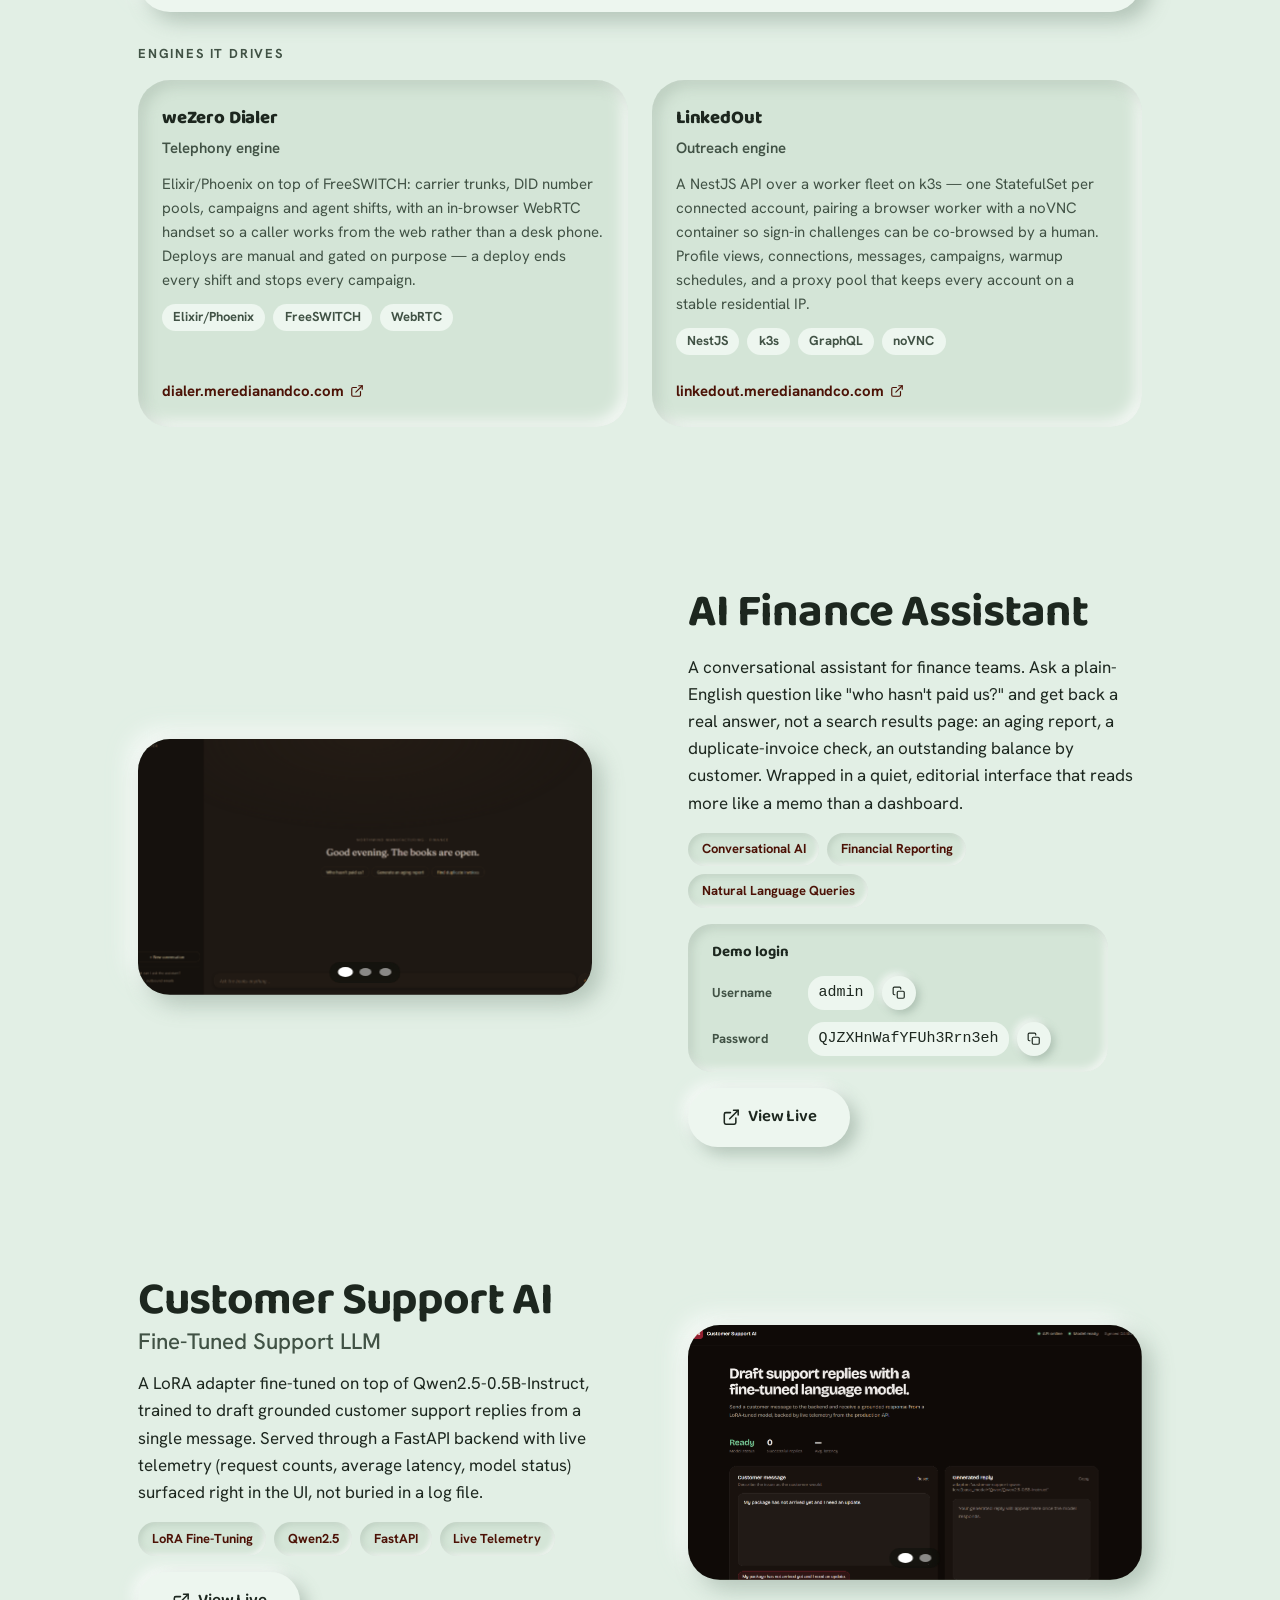
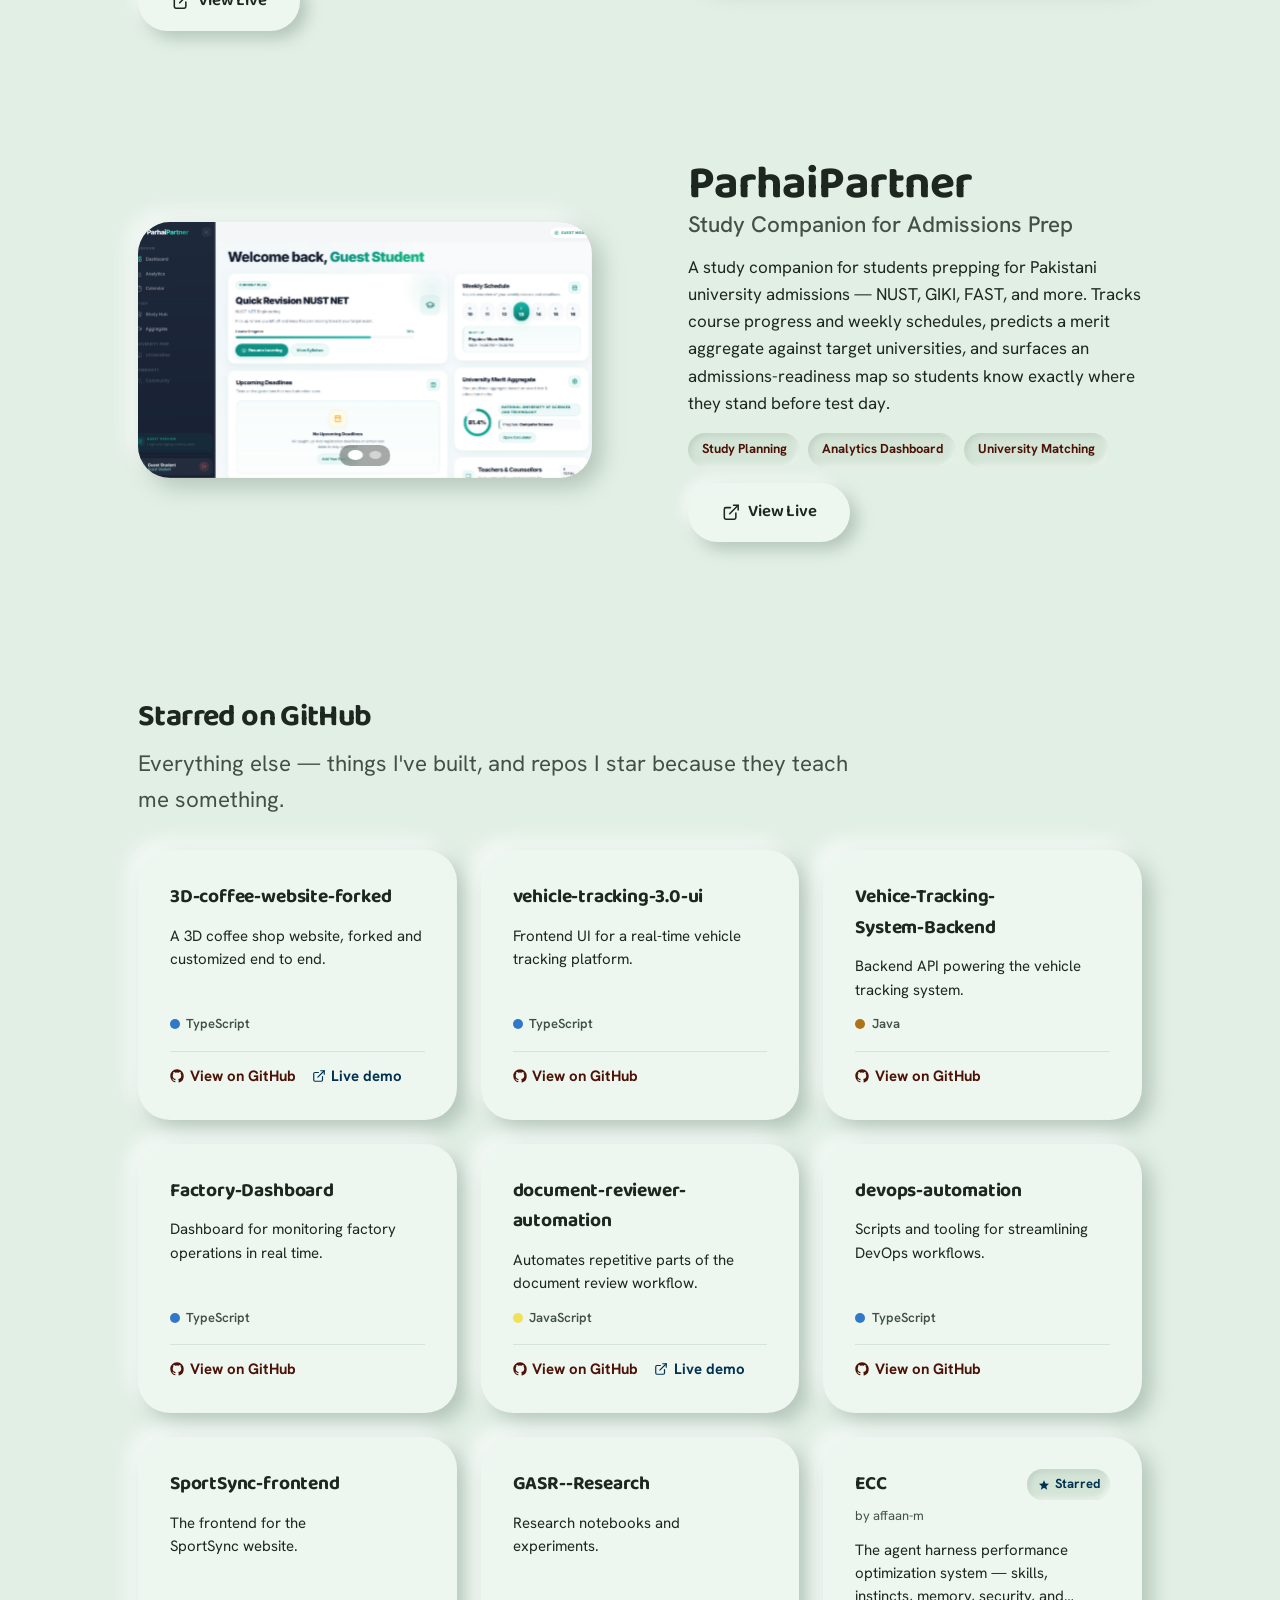
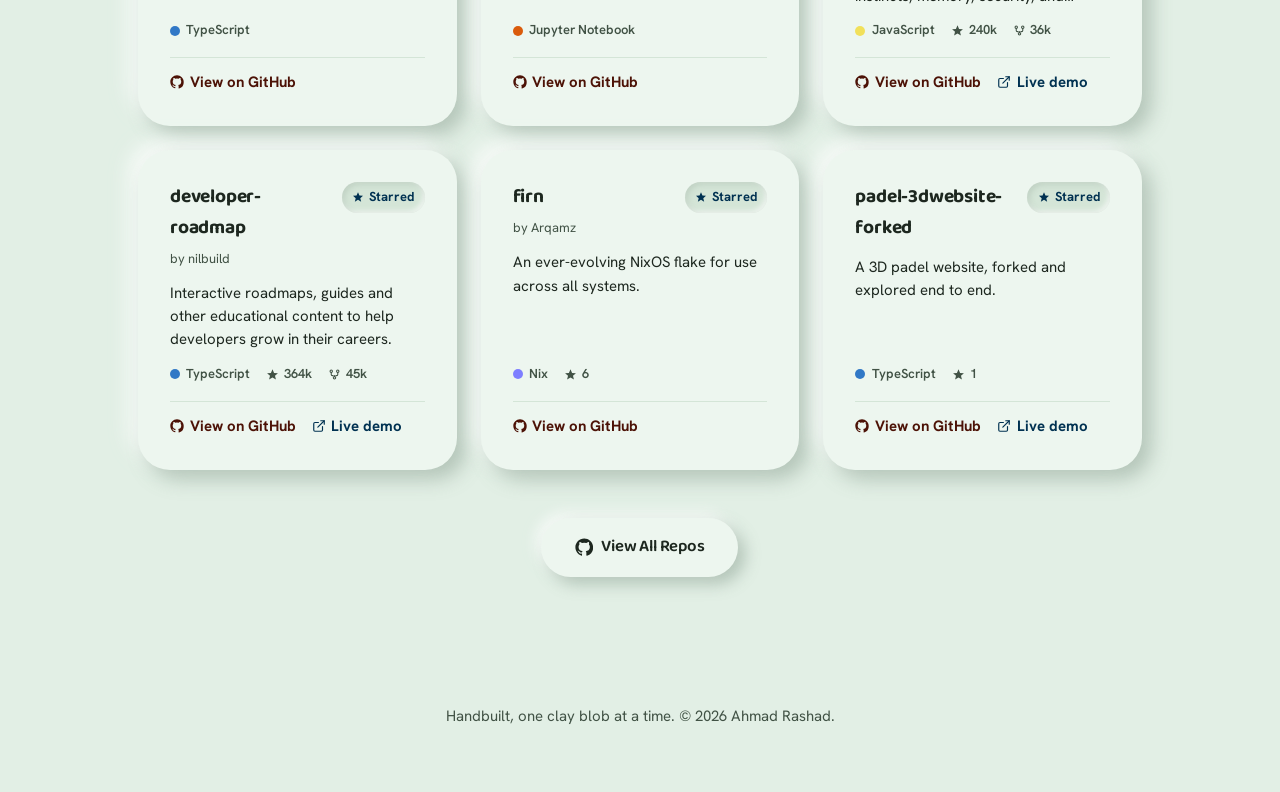
==== commit e1bd40db: "Lead the "In production" section with the live frontend work The six brand sites are the fastest thi" ====
--- a/work.html
+++ b/work.html
@@ -61,7 +61,85 @@
     <section class="section" aria-labelledby="in-production">
       <div class="container">
         <h2 class="section-heading" style="font-size:var(--text-xl);" id="in-production">In production</h2>
-        <p class="section-sub" style="margin-bottom:var(--space-6);">Systems running real traffic, and sites live for real brands. Every one of these opens.</p>
+        <p class="section-sub" style="margin-bottom:var(--space-6);">Sites live for real brands, and systems running real traffic. Every one of these opens.</p>
+
+        <p class="prod-label">Live frontend work</p>
+        <ul class="frontend-grid">
+          <li>
+            <a class="live-card clay frontend-card rise" href="https://groggybeans.com/" target="_blank" rel="noopener noreferrer">
+              <img class="frontend-shot" src="assets/img/frontends/groggybeans.jpg" alt="Groggy Beans home page: a blanket-wrapped owl holding a mug beside the wordmark “groggy — talk later.”" loading="lazy" width="880" height="550" />
+              <span class="frontend-meta">
+                <span class="live-name">Groggy Beans</span>
+                <span class="frontend-domain">
+                  groggybeans.com
+                  <svg viewBox="0 0 24 24" fill="none" stroke="currentColor" stroke-width="2" stroke-linecap="round" stroke-linejoin="round" aria-hidden="true"><path d="M18 13v6a2 2 0 0 1-2 2H5a2 2 0 0 1-2-2V8a2 2 0 0 1 2-2h6"/><path d="M15 3h6v6"/><path d="M10 14 21 3"/></svg>
+                </span>
+              </span>
+            </a>
+          </li>
+          <li>
+            <a class="live-card clay frontend-card rise" style="--i:1;" href="https://bannisidee.com/" target="_blank" rel="noopener noreferrer">
+              <img class="frontend-shot" src="assets/img/frontends/bannisidee.jpg" alt="Bannisidee home page: the brand name set in Latin and Urdu over a deep red field framed by woven border ornament" loading="lazy" width="880" height="550" />
+              <span class="frontend-meta">
+                <span class="live-name">Bannisidee</span>
+                <span class="frontend-domain">
+                  bannisidee.com
+                  <svg viewBox="0 0 24 24" fill="none" stroke="currentColor" stroke-width="2" stroke-linecap="round" stroke-linejoin="round" aria-hidden="true"><path d="M18 13v6a2 2 0 0 1-2 2H5a2 2 0 0 1-2-2V8a2 2 0 0 1 2-2h6"/><path d="M15 3h6v6"/><path d="M10 14 21 3"/></svg>
+                </span>
+              </span>
+            </a>
+          </li>
+          <li>
+            <a class="live-card clay frontend-card rise" style="--i:2;" href="https://koiwok.com/" target="_blank" rel="noopener noreferrer">
+              <img class="frontend-shot" src="assets/img/frontends/koiwok.jpg" alt="Koi Wok home page: an ink dragon on a gold disc with falling blossom over a vermilion background" loading="lazy" width="880" height="550" />
+              <span class="frontend-meta">
+                <span class="live-name">Koi Wok</span>
+                <span class="frontend-domain">
+                  koiwok.com
+                  <svg viewBox="0 0 24 24" fill="none" stroke="currentColor" stroke-width="2" stroke-linecap="round" stroke-linejoin="round" aria-hidden="true"><path d="M18 13v6a2 2 0 0 1-2 2H5a2 2 0 0 1-2-2V8a2 2 0 0 1 2-2h6"/><path d="M15 3h6v6"/><path d="M10 14 21 3"/></svg>
+                </span>
+              </span>
+            </a>
+          </li>
+          <li>
+            <a class="live-card clay frontend-card rise" href="https://rusruss.com/" target="_blank" rel="noopener noreferrer">
+              <img class="frontend-shot" src="assets/img/frontends/rusruss.jpg" alt="Rusruss home page: a cartoon rabbit with a rake beside the line “Juice from fruit that looks wrong,” over a row of fruit" loading="lazy" width="880" height="550" />
+              <span class="frontend-meta">
+                <span class="live-name">Rusruss</span>
+                <span class="frontend-domain">
+                  rusruss.com
+                  <svg viewBox="0 0 24 24" fill="none" stroke="currentColor" stroke-width="2" stroke-linecap="round" stroke-linejoin="round" aria-hidden="true"><path d="M18 13v6a2 2 0 0 1-2 2H5a2 2 0 0 1-2-2V8a2 2 0 0 1 2-2h6"/><path d="M15 3h6v6"/><path d="M10 14 21 3"/></svg>
+                </span>
+              </span>
+            </a>
+          </li>
+          <li>
+            <a class="live-card clay frontend-card rise" style="--i:1;" href="https://gruffthepotato.com/" target="_blank" rel="noopener noreferrer">
+              <img class="frontend-shot" src="assets/img/frontends/gruffthepotato.jpg" alt="Le Gruff home page styled as a vintage French newspaper front page headlined “The frites of the Rue des Martyrs”" loading="lazy" width="880" height="550" />
+              <span class="frontend-meta">
+                <span class="live-name">Le Gruff</span>
+                <span class="frontend-domain">
+                  gruffthepotato.com
+                  <svg viewBox="0 0 24 24" fill="none" stroke="currentColor" stroke-width="2" stroke-linecap="round" stroke-linejoin="round" aria-hidden="true"><path d="M18 13v6a2 2 0 0 1-2 2H5a2 2 0 0 1-2-2V8a2 2 0 0 1 2-2h6"/><path d="M15 3h6v6"/><path d="M10 14 21 3"/></svg>
+                </span>
+              </span>
+            </a>
+          </li>
+          <li>
+            <a class="live-card clay frontend-card rise" style="--i:2;" href="https://dum-biryani.com/" target="_blank" rel="noopener noreferrer">
+              <img class="frontend-shot" src="assets/img/frontends/dum-biryani.jpg" alt="Dum Biryani home page: the wordmark centred on a large mandala motif in muted taupe" loading="lazy" width="880" height="550" />
+              <span class="frontend-meta">
+                <span class="live-name">Dum Biryani</span>
+                <span class="frontend-domain">
+                  dum-biryani.com
+                  <svg viewBox="0 0 24 24" fill="none" stroke="currentColor" stroke-width="2" stroke-linecap="round" stroke-linejoin="round" aria-hidden="true"><path d="M18 13v6a2 2 0 0 1-2 2H5a2 2 0 0 1-2-2V8a2 2 0 0 1 2-2h6"/><path d="M15 3h6v6"/><path d="M10 14 21 3"/></svg>
+                </span>
+              </span>
+            </a>
+          </li>
+        </ul>
+
+        <hr class="frontend-divider" />
 
         <p class="prod-label">Meridian &amp; Co — platform</p>
         <a class="live-card clay platform-card rise" href="https://acrm.meredianandco.com" target="_blank" rel="noopener noreferrer">
@@ -124,84 +202,6 @@
             </span>
           </a>
         </div>
-
-        <hr class="frontend-divider" />
-
-        <p class="prod-label">Live frontend work</p>
-        <ul class="frontend-grid">
-          <li>
-            <a class="live-card clay frontend-card rise" href="https://groggybeans.com/" target="_blank" rel="noopener noreferrer">
-              <img class="frontend-shot" src="assets/img/frontends/groggybeans.jpg" alt="Groggy Beans home page: a blanket-wrapped owl holding a mug beside the wordmark “groggy — talk later.”" loading="lazy" width="880" height="550" />
-              <span class="frontend-meta">
-                <span class="live-name">Groggy Beans</span>
-                <span class="frontend-domain">
-                  groggybeans.com
-                  <svg viewBox="0 0 24 24" fill="none" stroke="currentColor" stroke-width="2" stroke-linecap="round" stroke-linejoin="round" aria-hidden="true"><path d="M18 13v6a2 2 0 0 1-2 2H5a2 2 0 0 1-2-2V8a2 2 0 0 1 2-2h6"/><path d="M15 3h6v6"/><path d="M10 14 21 3"/></svg>
-                </span>
-              </span>
-            </a>
-          </li>
-          <li>
-            <a class="live-card clay frontend-card rise" style="--i:1;" href="https://bannisidee.com/" target="_blank" rel="noopener noreferrer">
-              <img class="frontend-shot" src="assets/img/frontends/bannisidee.jpg" alt="Bannisidee home page: the brand name set in Latin and Urdu over a deep red field framed by woven border ornament" loading="lazy" width="880" height="550" />
-              <span class="frontend-meta">
-                <span class="live-name">Bannisidee</span>
-                <span class="frontend-domain">
-                  bannisidee.com
-                  <svg viewBox="0 0 24 24" fill="none" stroke="currentColor" stroke-width="2" stroke-linecap="round" stroke-linejoin="round" aria-hidden="true"><path d="M18 13v6a2 2 0 0 1-2 2H5a2 2 0 0 1-2-2V8a2 2 0 0 1 2-2h6"/><path d="M15 3h6v6"/><path d="M10 14 21 3"/></svg>
-                </span>
-              </span>
-            </a>
-          </li>
-          <li>
-            <a class="live-card clay frontend-card rise" style="--i:2;" href="https://koiwok.com/" target="_blank" rel="noopener noreferrer">
-              <img class="frontend-shot" src="assets/img/frontends/koiwok.jpg" alt="Koi Wok home page: an ink dragon on a gold disc with falling blossom over a vermilion background" loading="lazy" width="880" height="550" />
-              <span class="frontend-meta">
-                <span class="live-name">Koi Wok</span>
-                <span class="frontend-domain">
-                  koiwok.com
-                  <svg viewBox="0 0 24 24" fill="none" stroke="currentColor" stroke-width="2" stroke-linecap="round" stroke-linejoin="round" aria-hidden="true"><path d="M18 13v6a2 2 0 0 1-2 2H5a2 2 0 0 1-2-2V8a2 2 0 0 1 2-2h6"/><path d="M15 3h6v6"/><path d="M10 14 21 3"/></svg>
-                </span>
-              </span>
-            </a>
-          </li>
-          <li>
-            <a class="live-card clay frontend-card rise" href="https://rusruss.com/" target="_blank" rel="noopener noreferrer">
-              <img class="frontend-shot" src="assets/img/frontends/rusruss.jpg" alt="Rusruss home page: a cartoon rabbit with a rake beside the line “Juice from fruit that looks wrong,” over a row of fruit" loading="lazy" width="880" height="550" />
-              <span class="frontend-meta">
-                <span class="live-name">Rusruss</span>
-                <span class="frontend-domain">
-                  rusruss.com
-                  <svg viewBox="0 0 24 24" fill="none" stroke="currentColor" stroke-width="2" stroke-linecap="round" stroke-linejoin="round" aria-hidden="true"><path d="M18 13v6a2 2 0 0 1-2 2H5a2 2 0 0 1-2-2V8a2 2 0 0 1 2-2h6"/><path d="M15 3h6v6"/><path d="M10 14 21 3"/></svg>
-                </span>
-              </span>
-            </a>
-          </li>
-          <li>
-            <a class="live-card clay frontend-card rise" style="--i:1;" href="https://gruffthepotato.com/" target="_blank" rel="noopener noreferrer">
-              <img class="frontend-shot" src="assets/img/frontends/gruffthepotato.jpg" alt="Le Gruff home page styled as a vintage French newspaper front page headlined “The frites of the Rue des Martyrs”" loading="lazy" width="880" height="550" />
-              <span class="frontend-meta">
-                <span class="live-name">Le Gruff</span>
-                <span class="frontend-domain">
-                  gruffthepotato.com
-                  <svg viewBox="0 0 24 24" fill="none" stroke="currentColor" stroke-width="2" stroke-linecap="round" stroke-linejoin="round" aria-hidden="true"><path d="M18 13v6a2 2 0 0 1-2 2H5a2 2 0 0 1-2-2V8a2 2 0 0 1 2-2h6"/><path d="M15 3h6v6"/><path d="M10 14 21 3"/></svg>
-                </span>
-              </span>
-            </a>
-          </li>
-          <li>
-            <a class="live-card clay frontend-card rise" style="--i:2;" href="https://dum-biryani.com/" target="_blank" rel="noopener noreferrer">
-              <img class="frontend-shot" src="assets/img/frontends/dum-biryani.jpg" alt="Dum Biryani home page: the wordmark centred on a large mandala motif in muted taupe" loading="lazy" width="880" height="550" />
-              <span class="frontend-meta">
-                <span class="live-name">Dum Biryani</span>
-                <span class="frontend-domain">
-                  dum-biryani.com
-                  <svg viewBox="0 0 24 24" fill="none" stroke="currentColor" stroke-width="2" stroke-linecap="round" stroke-linejoin="round" aria-hidden="true"><path d="M18 13v6a2 2 0 0 1-2 2H5a2 2 0 0 1-2-2V8a2 2 0 0 1 2-2h6"/><path d="M15 3h6v6"/><path d="M10 14 21 3"/></svg>
-                </span>
-              </span>
-            </a>
-          </li>
-        </ul>
       </div>
     </section>
 
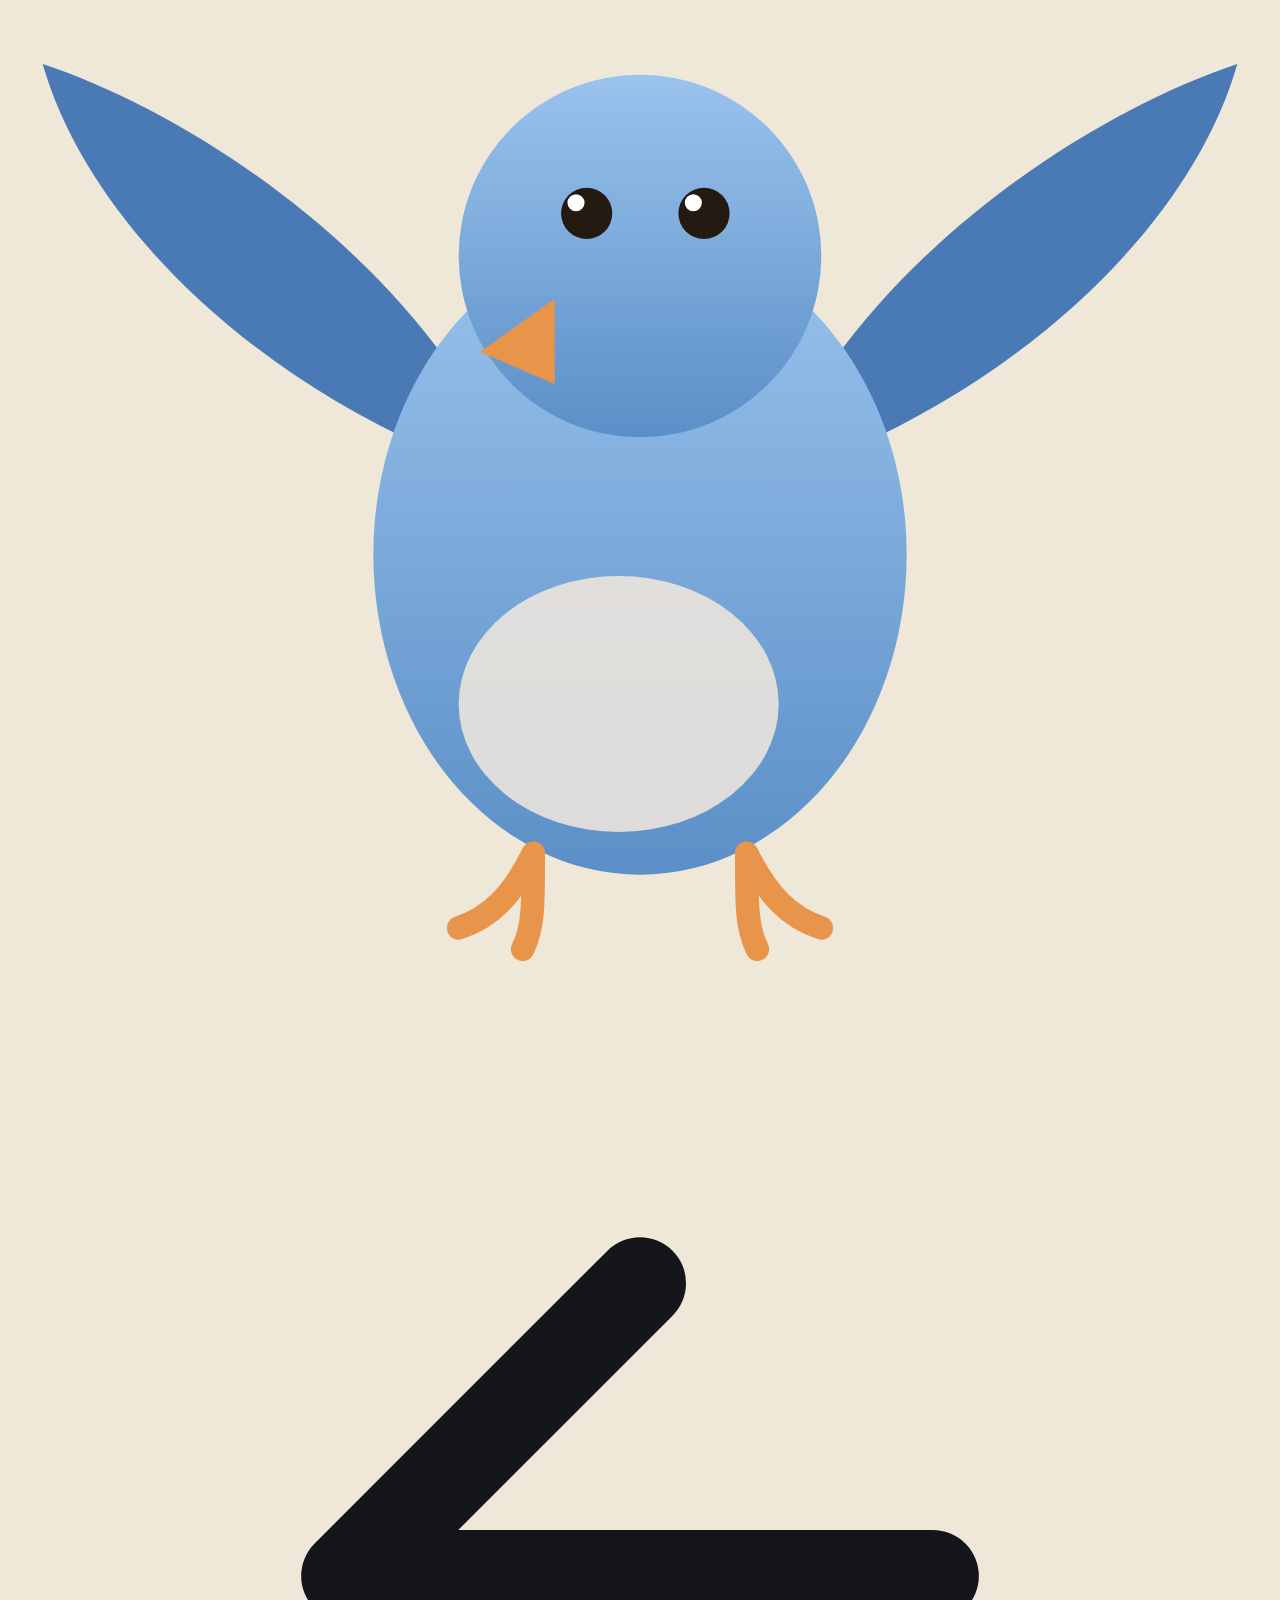
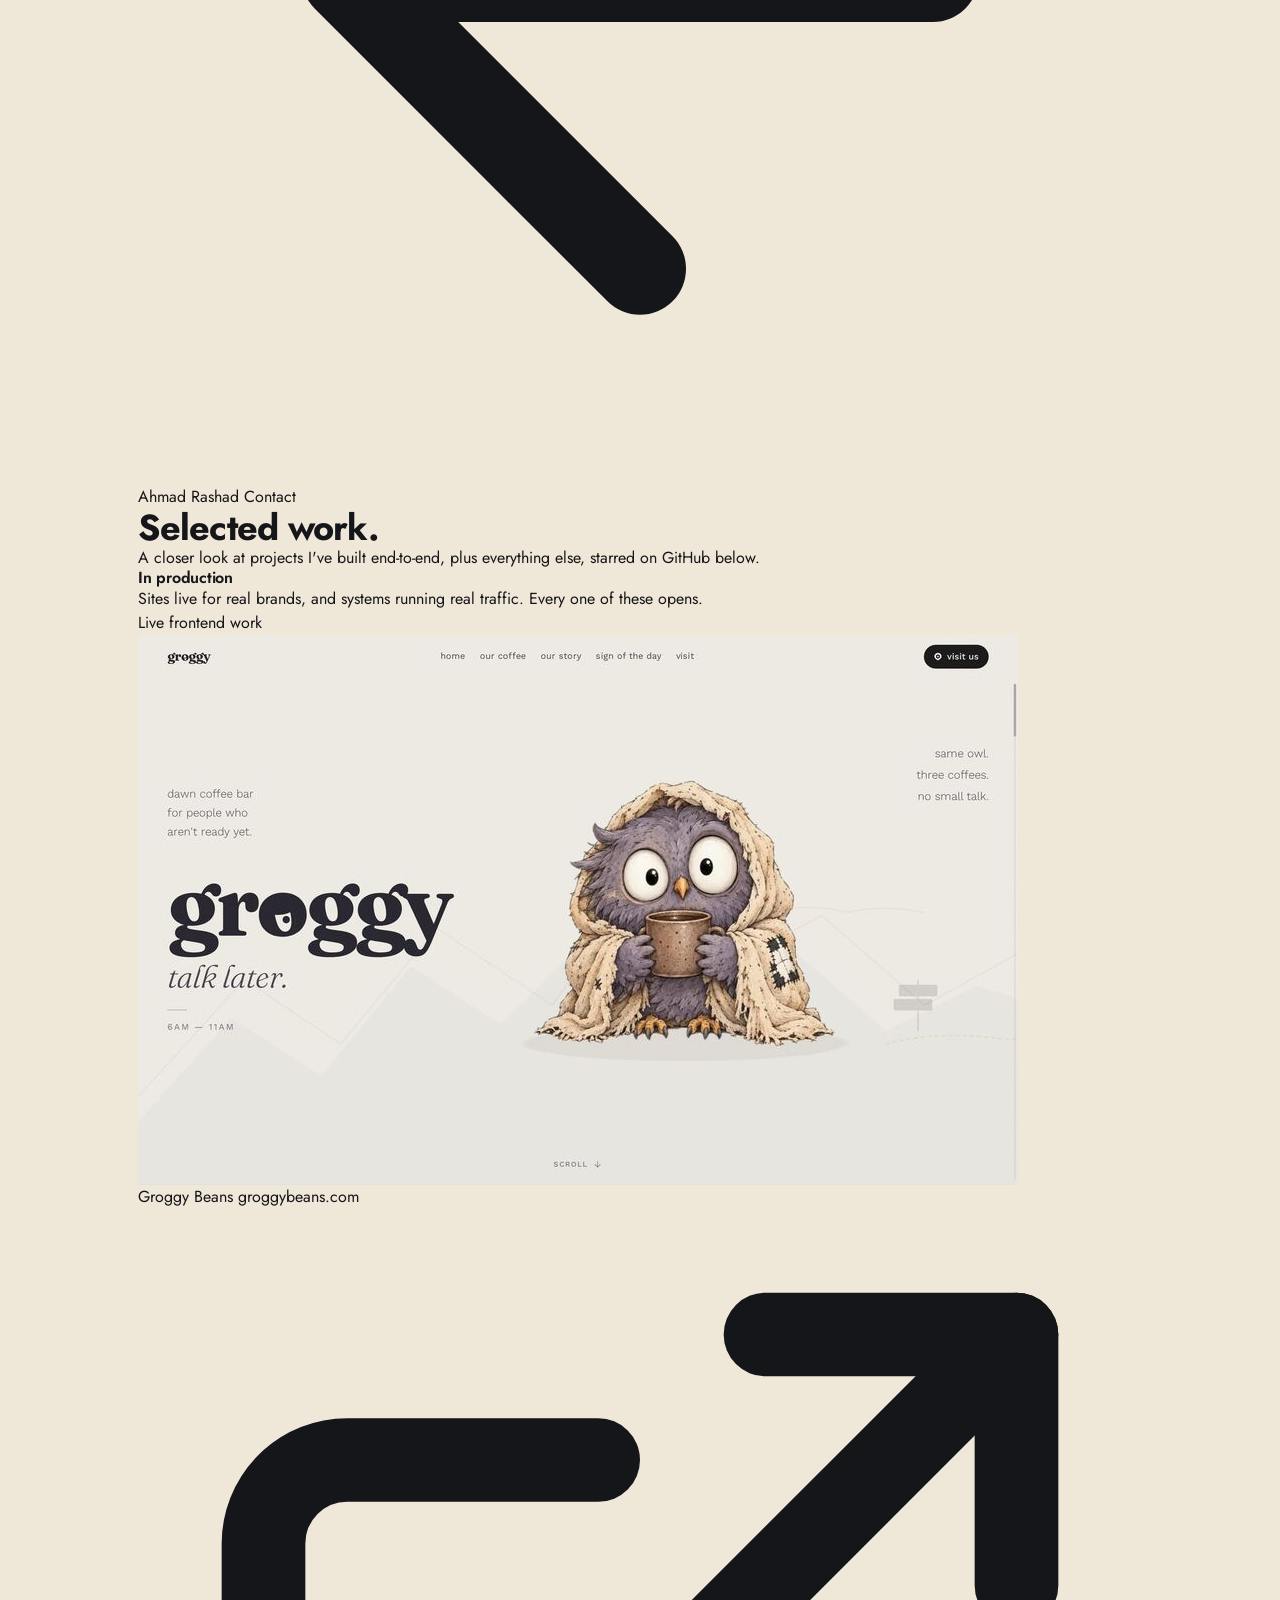
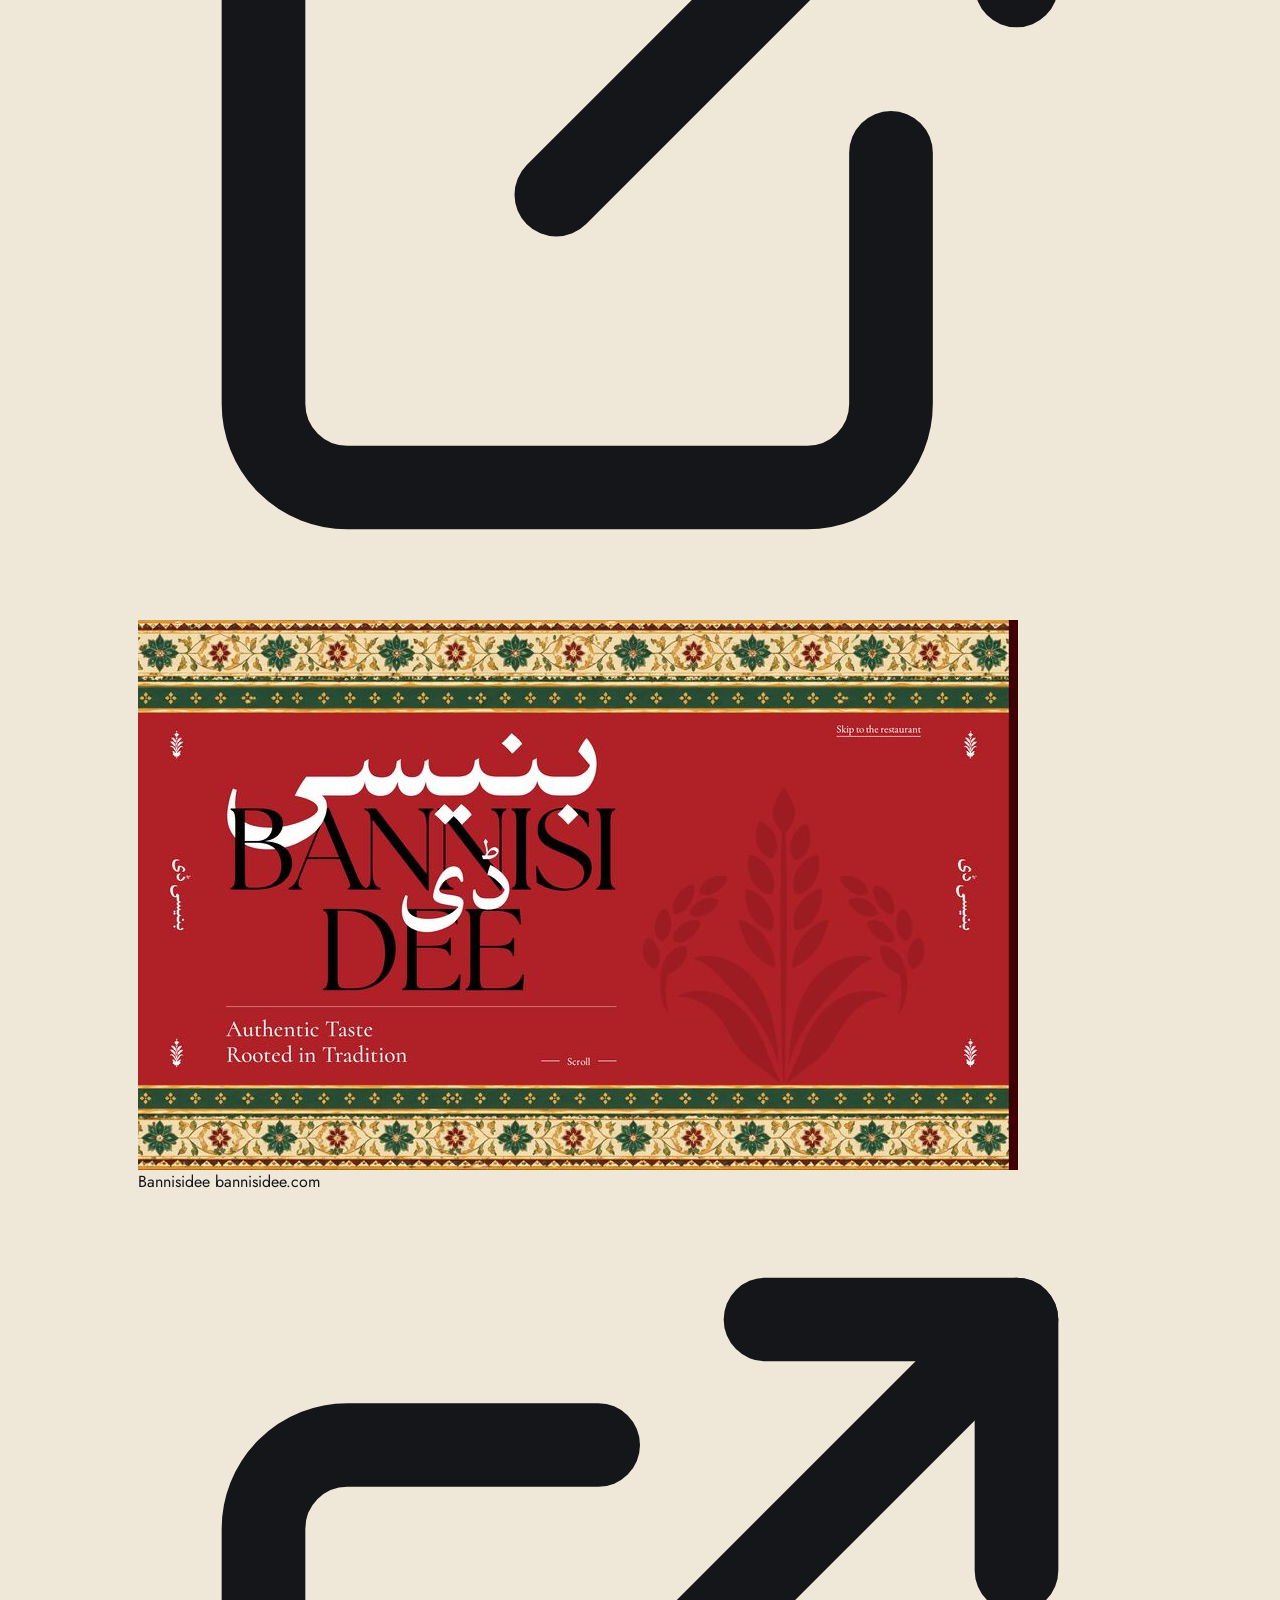
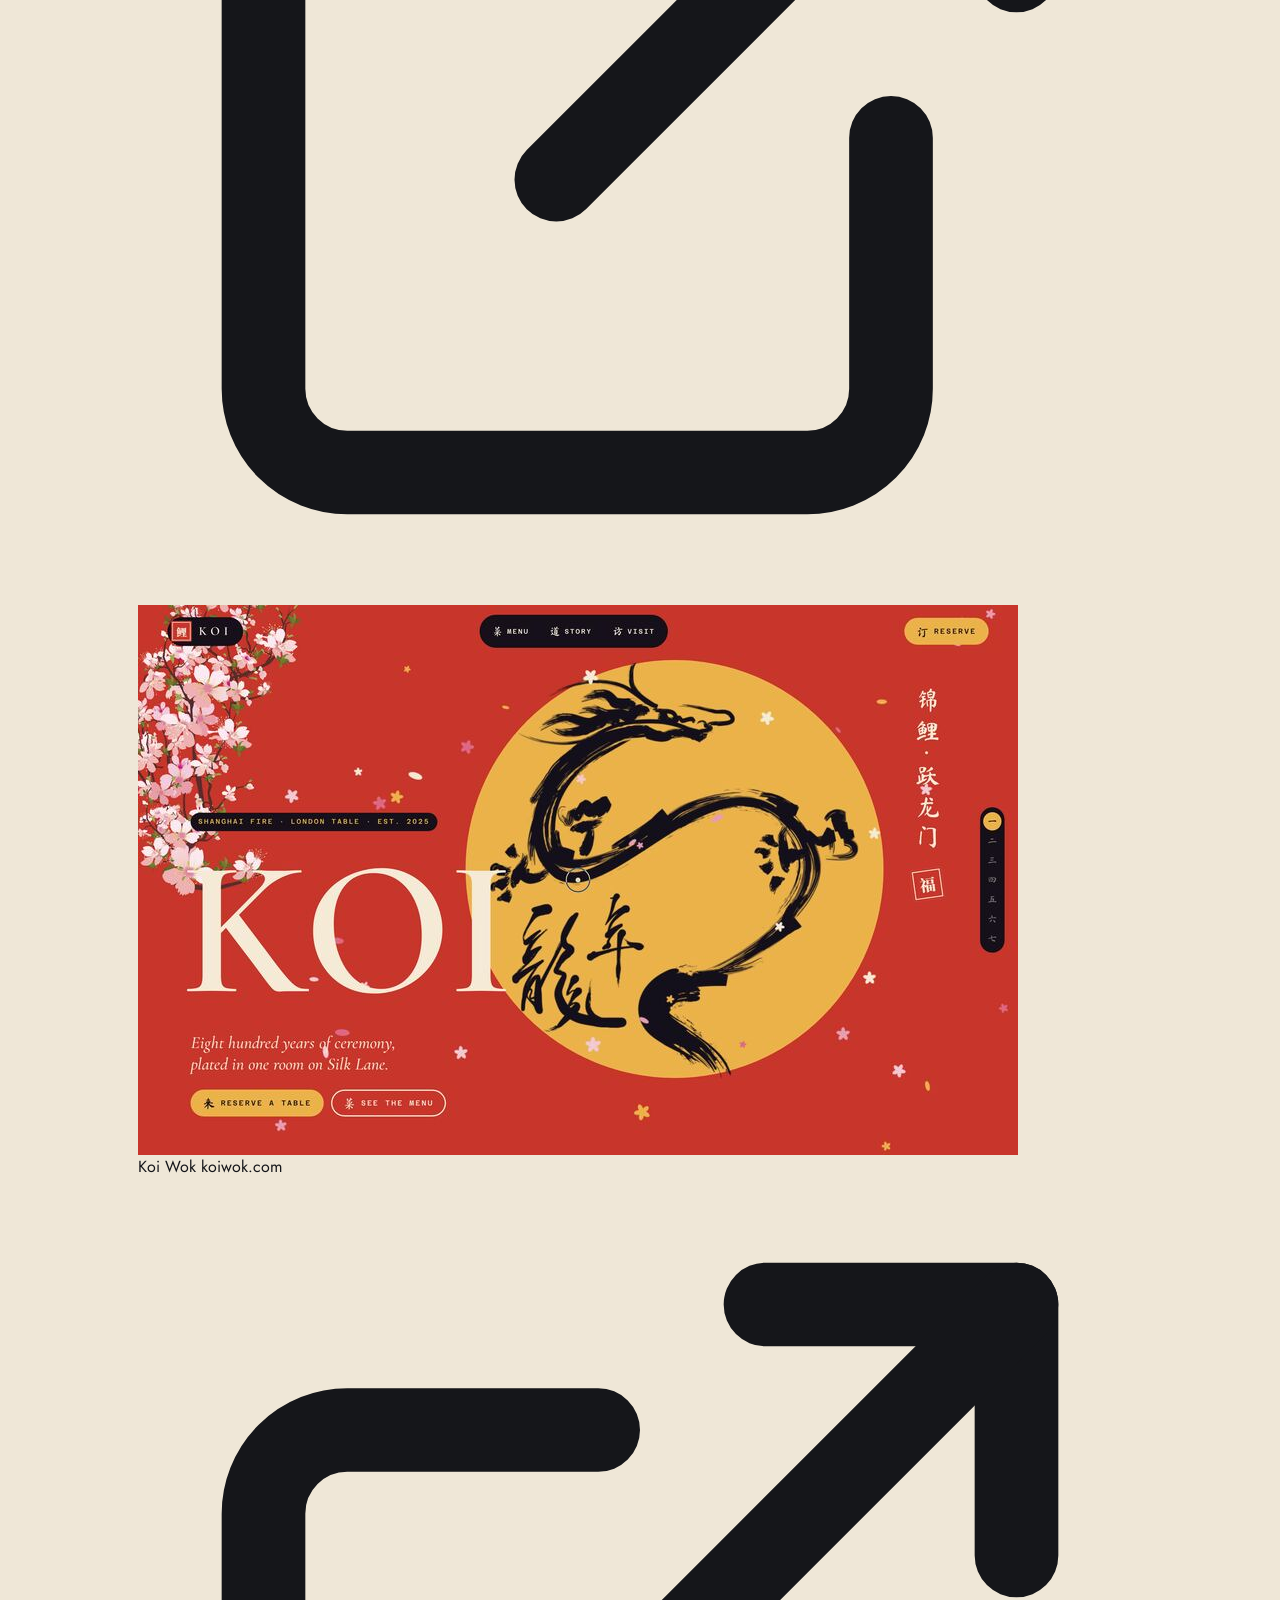
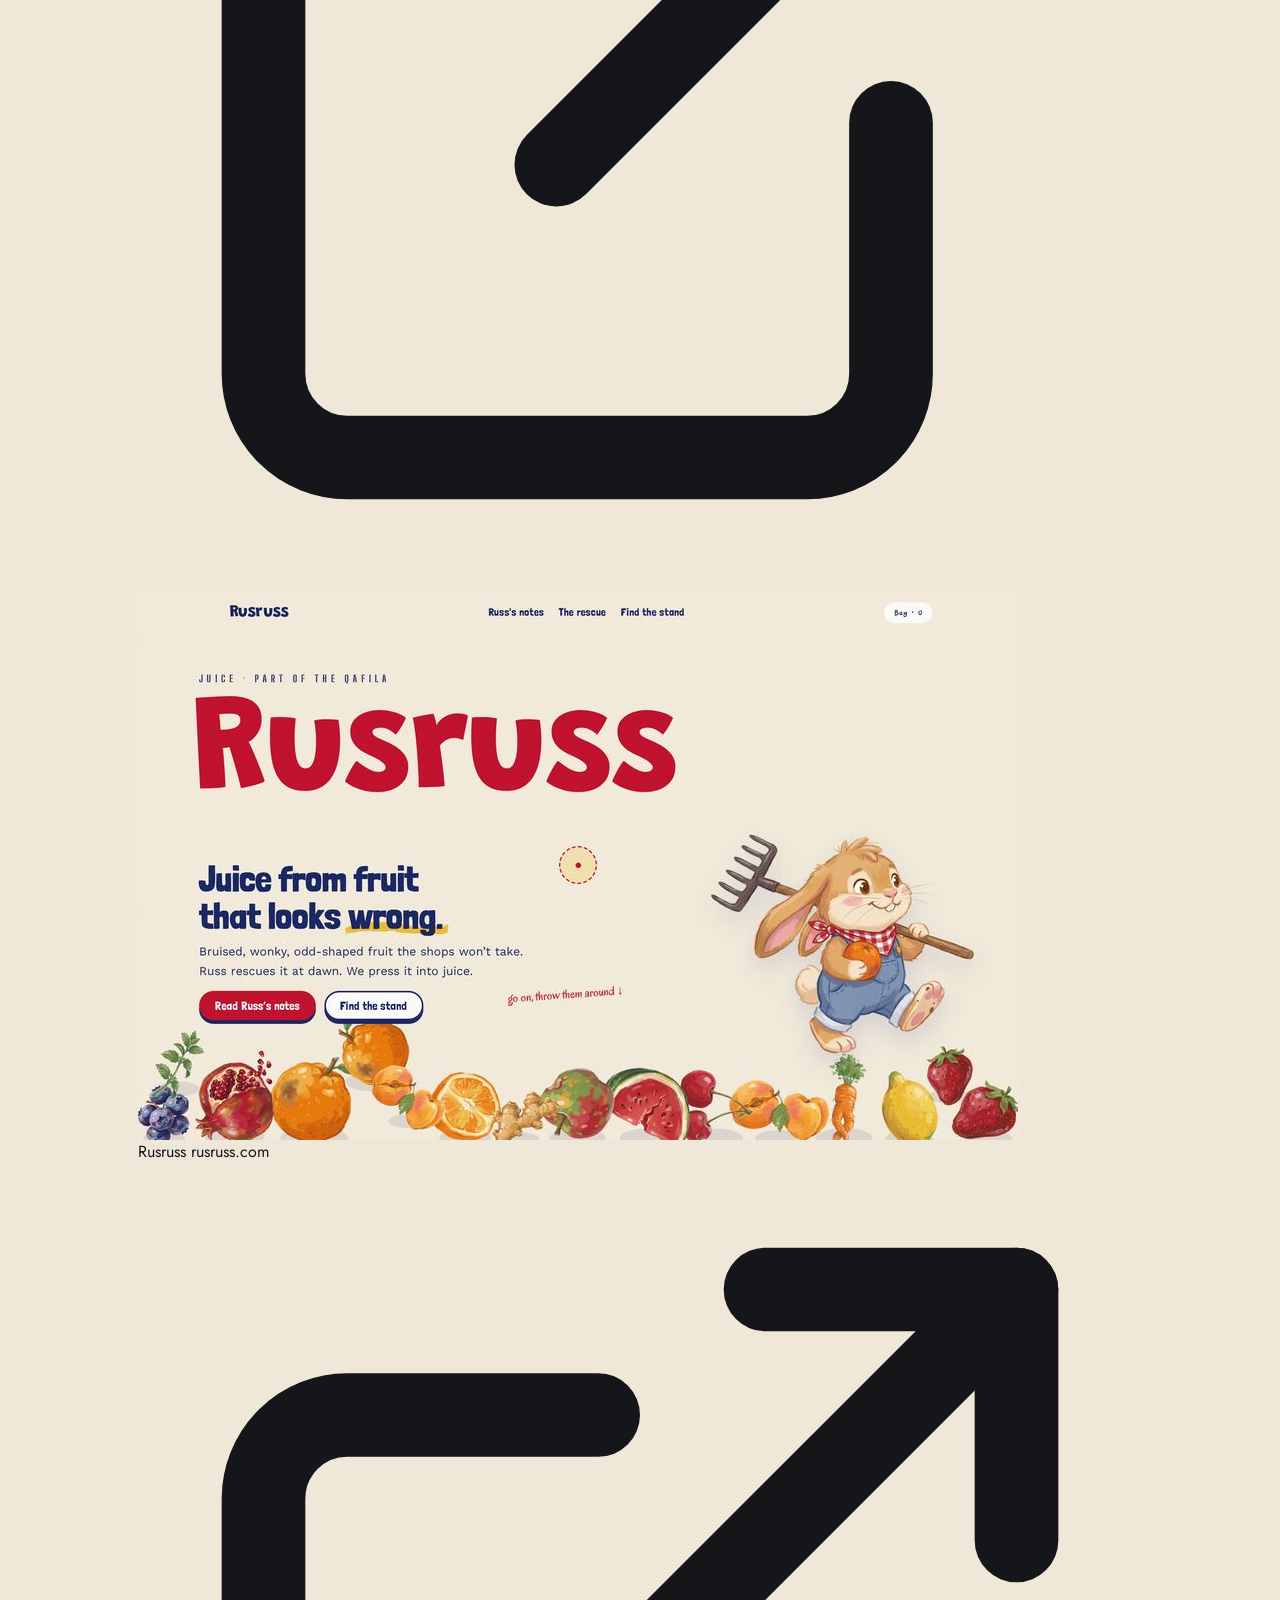
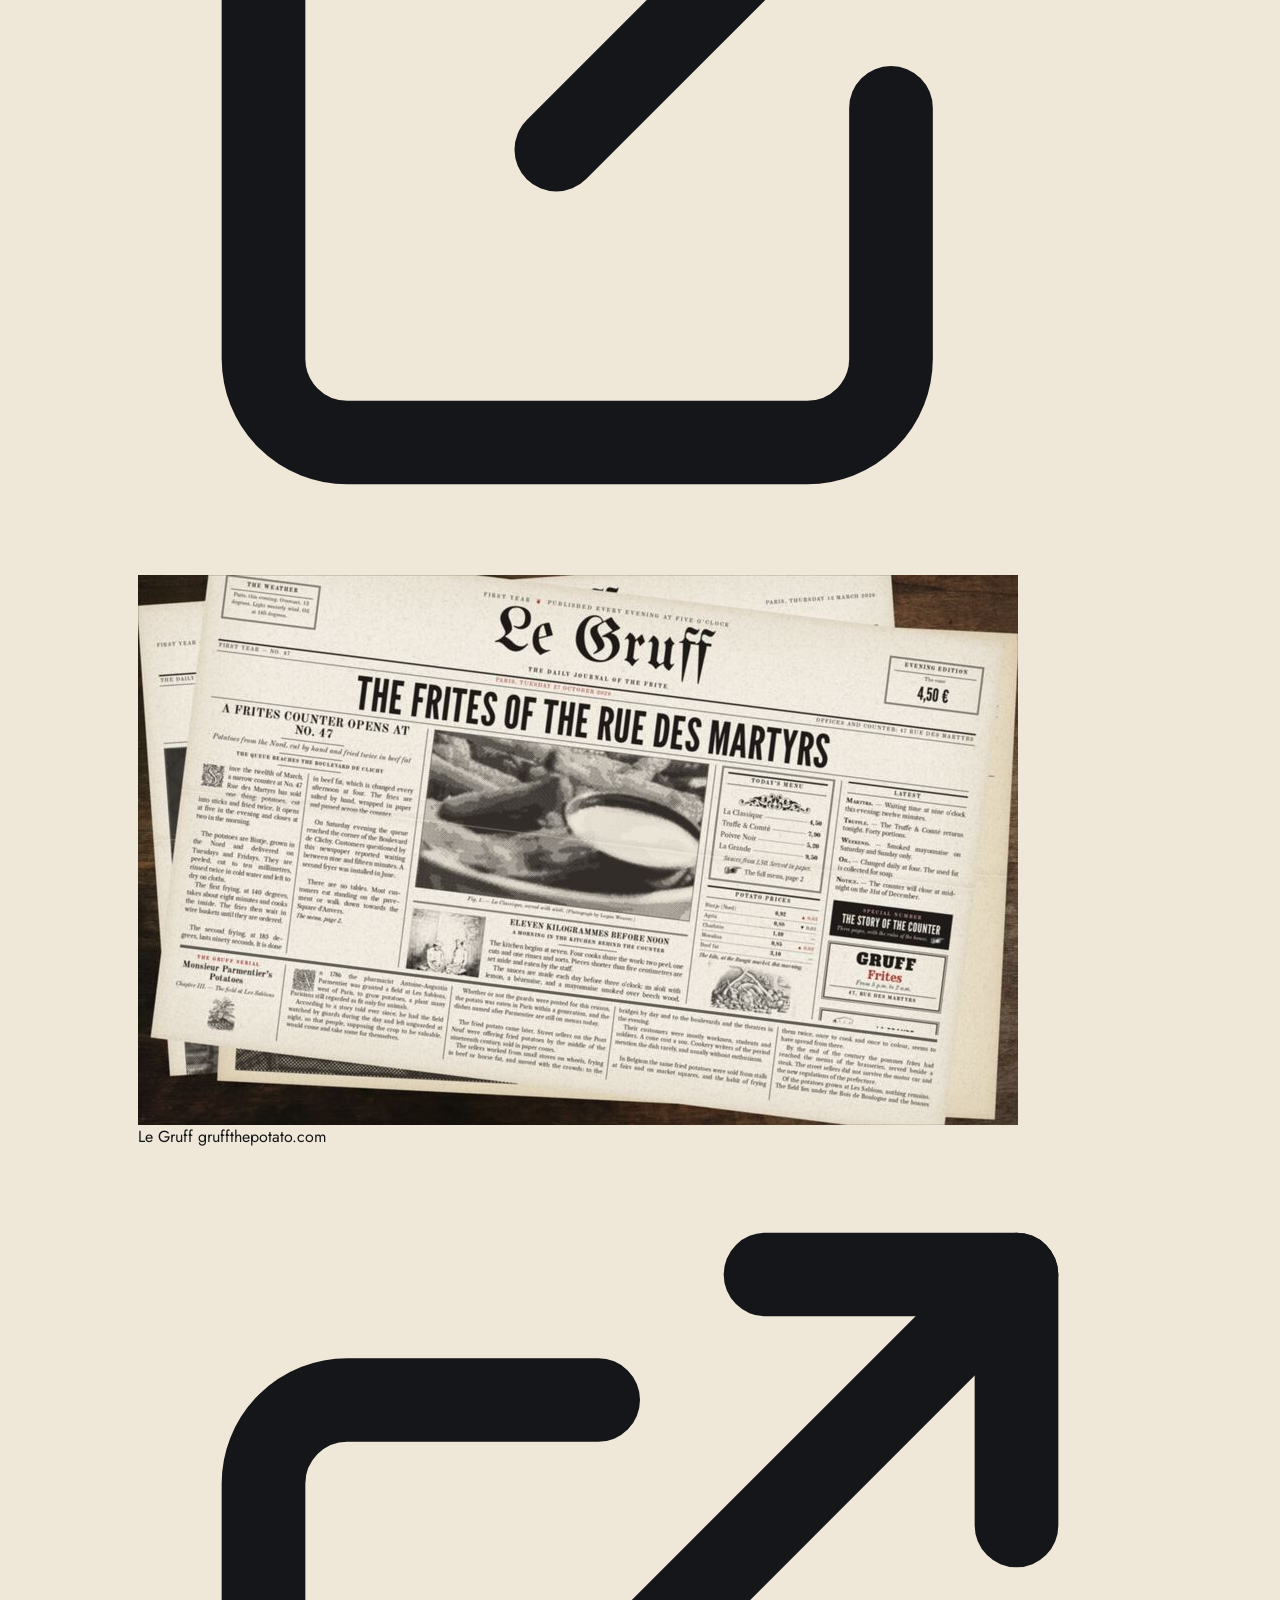
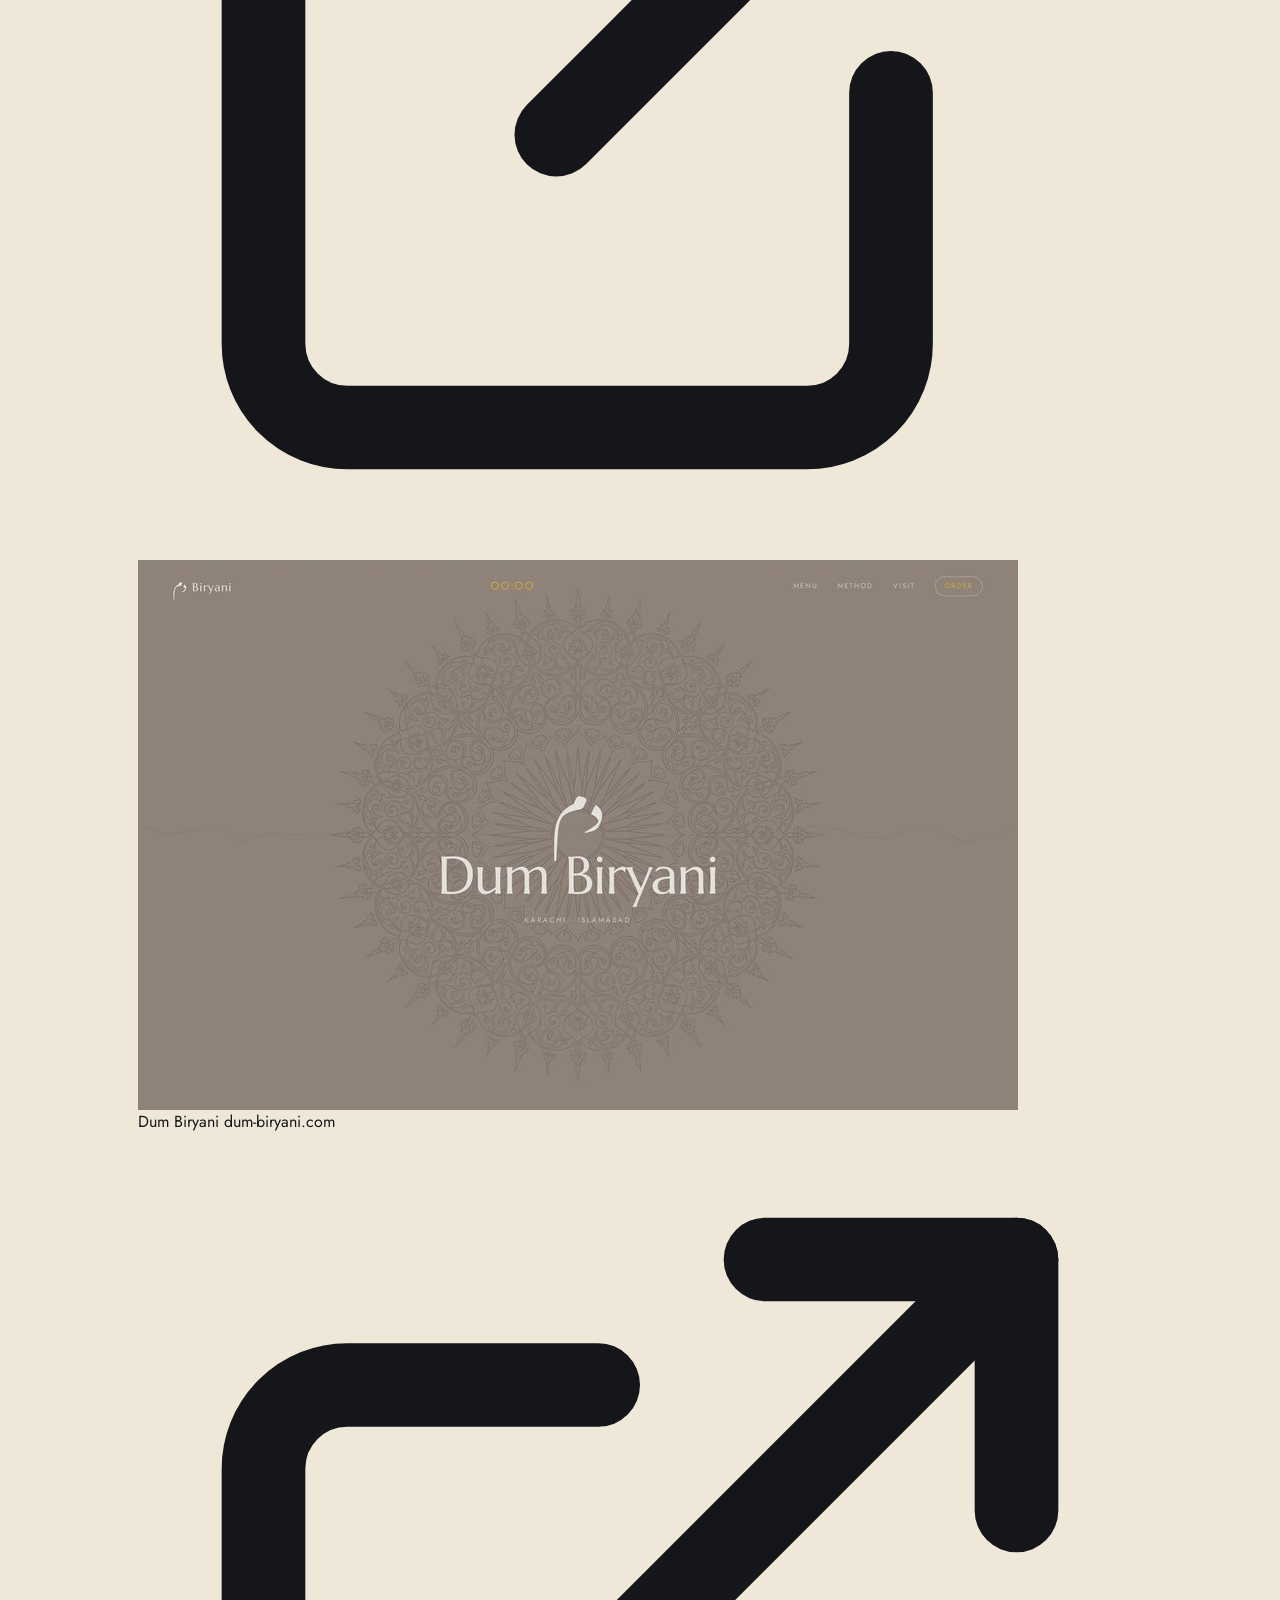
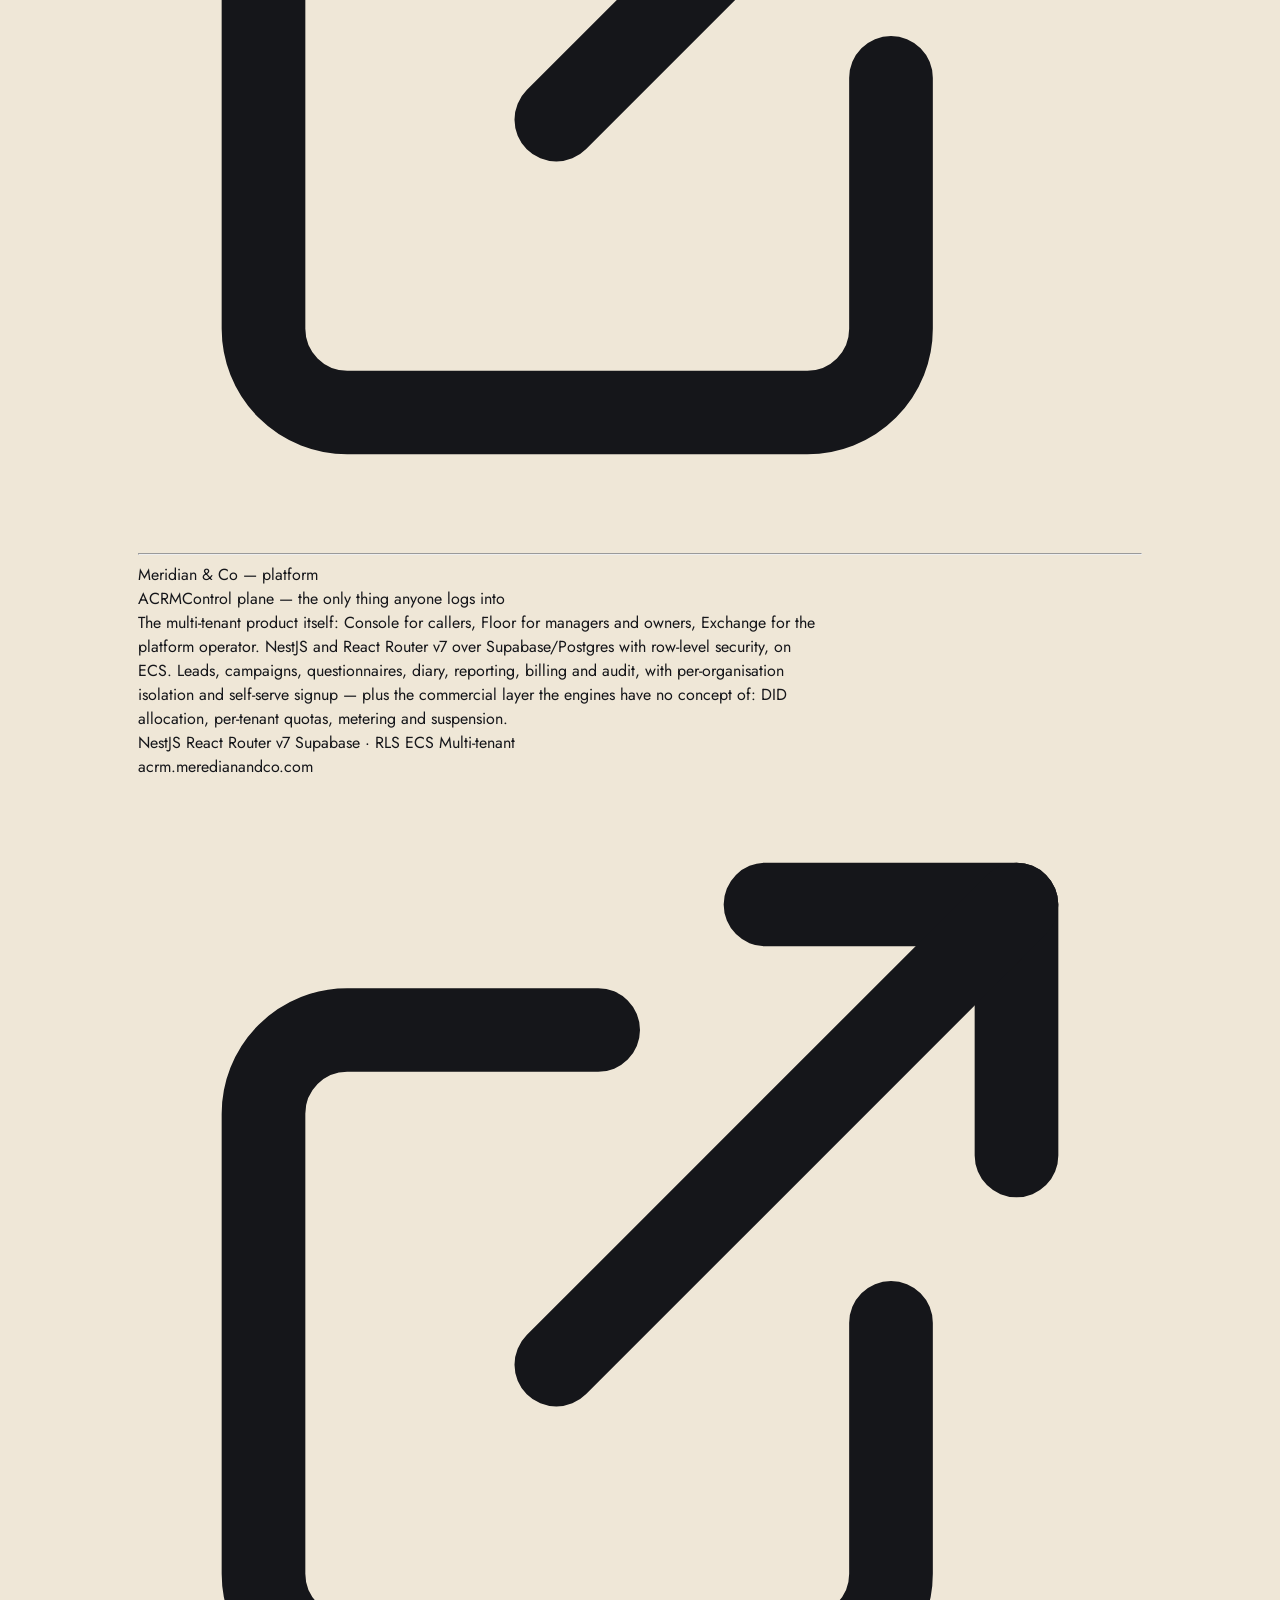
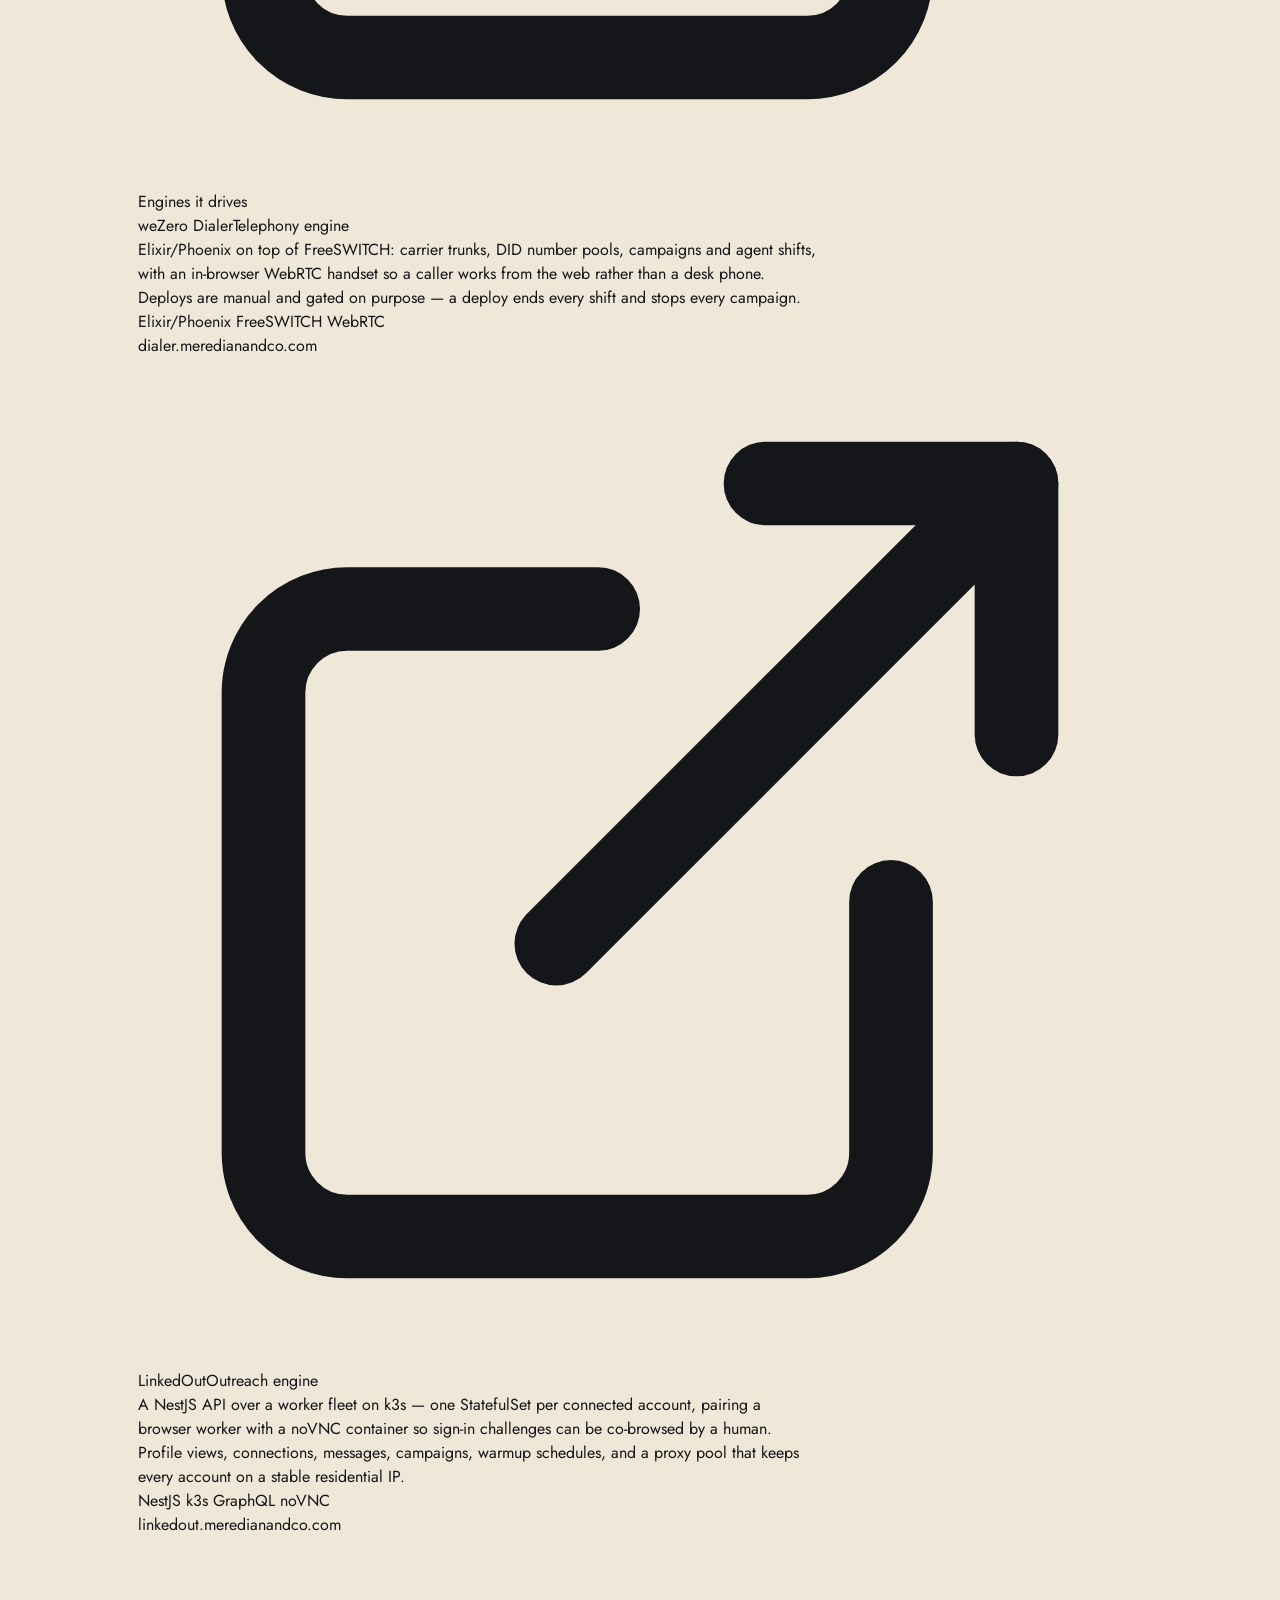
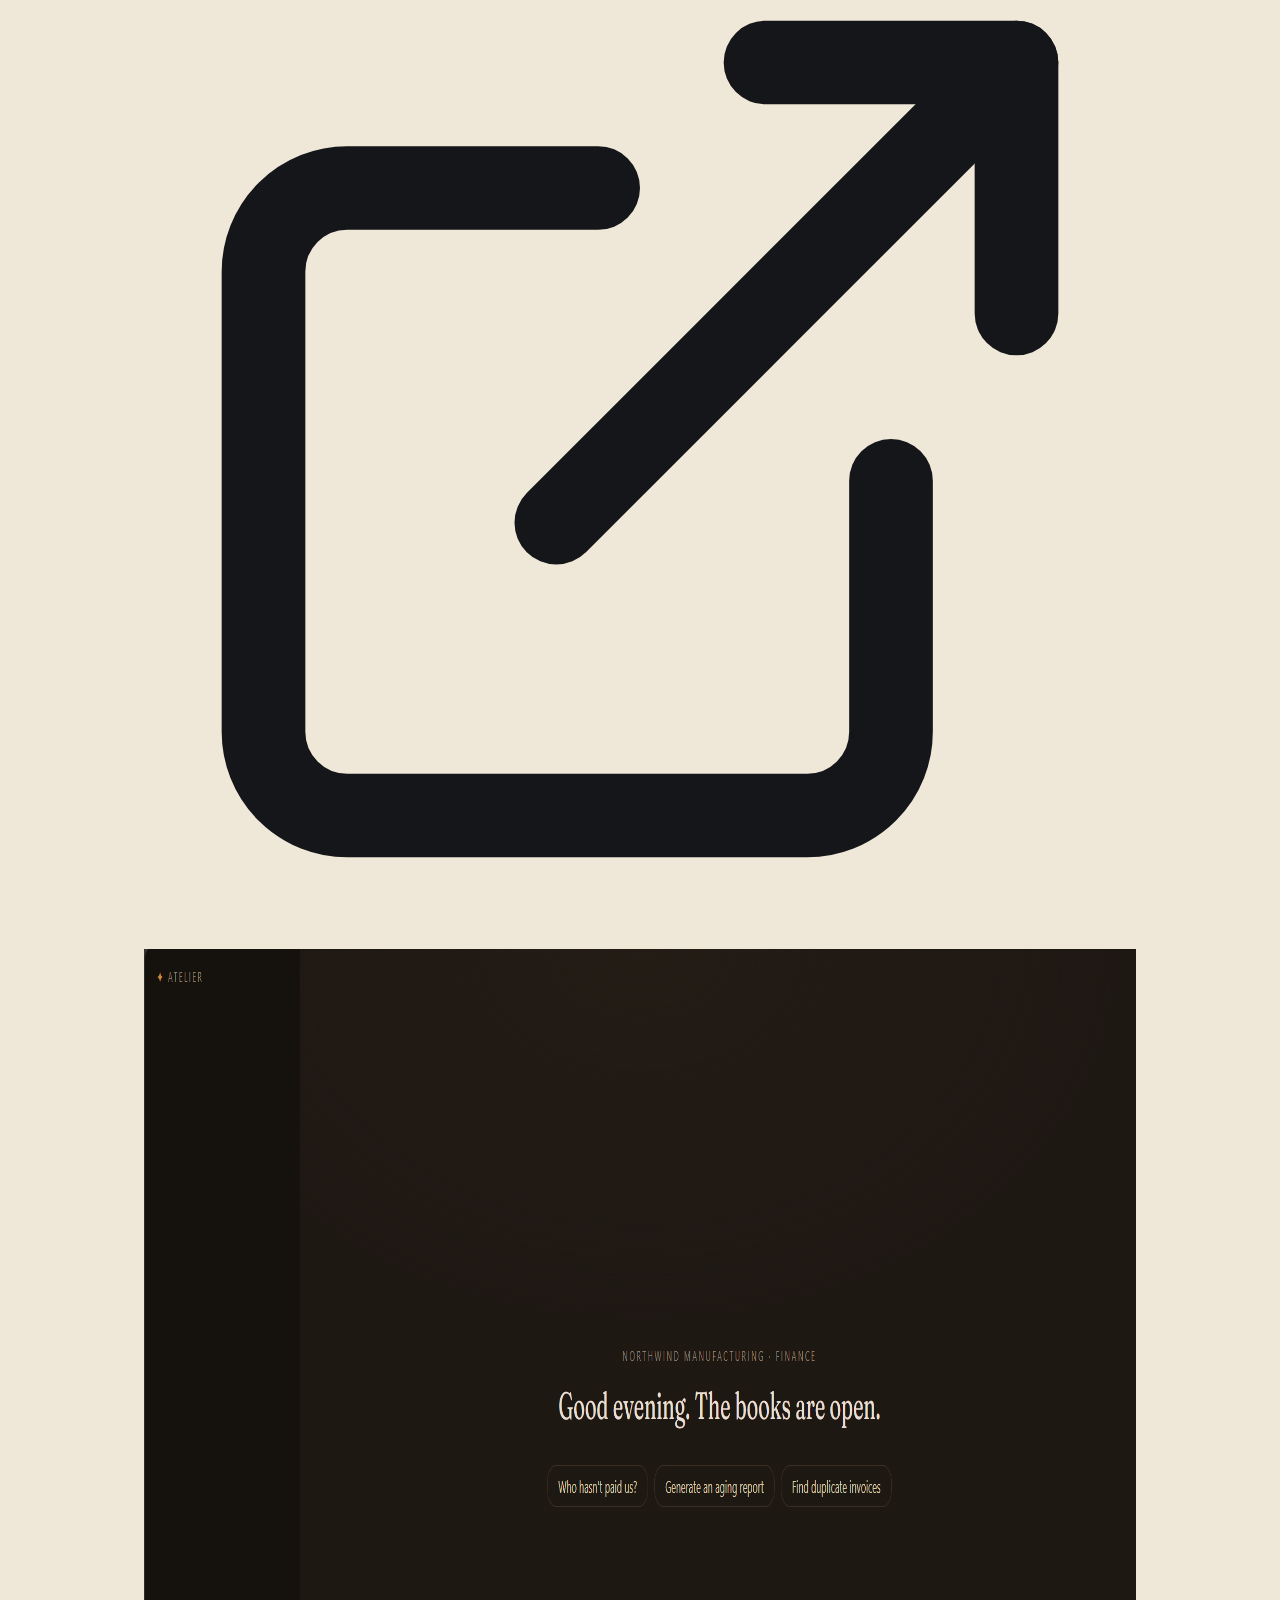
==== commit 6a1d3a52: "feat: Bauhaus tokens, fonts and reset Palette, rule weights, 8pt spacing, type scale and motion toke" ====
--- a/work.html
+++ b/work.html
@@ -10,8 +10,11 @@
   <link rel="icon" href="data:image/svg+xml,%3Csvg xmlns='http://www.w3.org/2000/svg' viewBox='0 0 100 100'%3E%3Cpath fill='%23c1571f' d='M62 8C78 8 92 22 92 42c0 18-14 30-32 32C40 76 20 70 12 54 4 38 12 18 30 12 40 8 52 8 62 8Z'/%3E%3C/svg%3E" />
   <link rel="preconnect" href="https://fonts.googleapis.com" />
   <link rel="preconnect" href="https://fonts.gstatic.com" crossorigin />
-  <link href="https://fonts.googleapis.com/css2?family=Baloo+2:wght@500;600;700;800&family=Hanken+Grotesk:ital,wght@0,400;0,500;0,600;0,700;1,500&display=swap" rel="stylesheet" />
-  <link rel="stylesheet" href="css/styles.css" />
+  <link href="https://fonts.googleapis.com/css2?family=Jost:wght@300;400;500;600;700;800&family=IBM+Plex+Mono:wght@400;600&display=swap" rel="stylesheet" />
+  <link rel="stylesheet" href="css/01-tokens.css" />
+  <link rel="stylesheet" href="css/02-primitives.css" />
+  <link rel="stylesheet" href="css/03-components.css" />
+  <link rel="stylesheet" href="css/04-application.css" />
 </head>
 <body>
   <a class="visually-hidden" href="#main">Skip to content</a>
--- a/css/01-tokens.css
+++ b/css/01-tokens.css
@@ -0,0 +1,177 @@
+/* ============================================================
+   BAUHAUS — 01 TOKENS
+   Spec: docs/AhmadRashad-Bauhaus-UI-Spec.pdf, pp. 05-09
+   Three saturated colors, one near-black, one warm paper.
+   Nothing else. If a value is not here it is not in the system.
+   ============================================================ */
+
+:root {
+  /* --- the triad (spec p.05) --- */
+  --bq-red:    #CE4435;   /* action — one per viewport */
+  --bq-blue:   #1E4FA1;   /* information, links, focus */
+  --bq-yellow: #E9A92F;   /* attention — never carries white text */
+
+  /* --- ink + paper --- */
+  --bq-ink:        #15161A;
+  --bq-ink-soft:   #5A564E;  /* metadata only; body copy never uses it */
+  --bq-paper:      #EFE7D7;
+  --bq-paper-lift: #F7F2E7;
+  --bq-paper-deep: #E2D7C2;
+  --bq-white:      #FFFFFF;
+
+  /* --- rule weights: the only "elevation" this system has (spec p.11) ---
+     Every rule is --bq-ink. A colored border does not exist; color
+     goes in the fill. */
+  --bq-rule-hair: 1px;   /* table row dividers only */
+  --bq-rule-thin: 2px;   /* chips, inputs, small blocks */
+  --bq-rule-mid:  4px;   /* cards, buttons — the default */
+  --bq-rule-bold: 8px;   /* section rules, callout bars */
+
+  /* --- offset depth: hard block, never blur (spec p.11) --- */
+  --bq-offset-rest:  4px;
+  --bq-offset-float: 8px;
+
+  /* --- spacing, 8pt base (spec p.09) --- */
+  --bq-1: 0.5rem;   /*  8px — icon gap */
+  --bq-2: 1rem;     /* 16px — inside chips */
+  --bq-3: 1.5rem;   /* 24px — card padding, gutter */
+  --bq-4: 2rem;     /* 32px — between cards */
+  --bq-5: 3rem;     /* 48px — inside sections */
+  --bq-6: 4rem;     /* 64px — heading to content */
+  --bq-7: 6rem;     /* 96px — between sections */
+
+  /* --- type (spec p.07) --- */
+  --bq-sans: "Jost", "Montserrat", system-ui, sans-serif;
+  --bq-mono: "IBM Plex Mono", ui-monospace, "Liberation Mono", monospace;
+
+  --bq-display: clamp(2.5rem, 1.6rem + 4.2vw, 4.5rem);
+  --bq-h1:      clamp(1.75rem, 1.4rem + 1.6vw, 2.25rem);
+  --bq-h2:      clamp(1.25rem, 1.1rem + 0.8vw, 1.5rem);
+  --bq-h3:      1.125rem;
+  --bq-body:    1rem;
+  --bq-small:   0.875rem;
+  --bq-label:   0.75rem;    /* mono, caps */
+  --bq-value:   0.8125rem;  /* mono */
+
+  /* --- motion (spec p.19): mechanical, never springy --- */
+  --bq-ease:      cubic-bezier(0.2, 0, 0, 1);
+  --bq-dur-press: 60ms;
+  --bq-dur-hover: 120ms;
+  --bq-dur-card:  140ms;
+  --bq-dur-rise:  320ms;
+  --bq-dur-slow:  420ms;
+
+  /* z-index scale, carried over unchanged */
+  --z-blob: 0;
+  --z-content: 1;
+  --z-header: 20;
+  --z-tooltip: 60;
+}
+
+/* Rule weights step down on phones — at 390px an 8px border eats the
+   content area. The grid should read at the same weight relative to the
+   screen, not the same absolute pixels. (spec p.22) */
+@media (max-width: 640px) {
+  :root {
+    --bq-rule-bold: 6px;
+    --bq-rule-mid:  3px;
+  }
+}
+
+/* ============================================================
+   Reset
+   ============================================================ */
+*,
+*::before,
+*::after { box-sizing: border-box; }
+
+html {
+  color-scheme: only light;
+  -webkit-text-size-adjust: 100%;
+  -webkit-tap-highlight-color: transparent;
+}
+
+body,
+h1, h2, h3, p, figure { margin: 0; }
+
+img { display: block; max-width: 100%; }
+
+a { color: inherit; text-decoration: none; }
+
+button {
+  font: inherit;
+  color: inherit;
+  background: none;
+  border: none;
+  cursor: pointer;
+}
+
+ul { list-style: none; margin: 0; padding: 0; }
+
+/* Square focus ring. The clay build set a border-radius here to match its
+   rounded components; carrying that over would render soft corners against
+   hard ones on every focusable element. (spec p.23) */
+:focus-visible {
+  outline: 3px solid var(--bq-blue);
+  outline-offset: 2px;
+  border-radius: 0;
+}
+
+/* ============================================================
+   Base
+   ============================================================ */
+body {
+  background: var(--bq-paper);
+  color: var(--bq-ink);
+  font-family: var(--bq-sans);
+  font-size: var(--bq-body);
+  font-weight: 400;
+  line-height: 1.5;
+  font-kerning: normal;
+  -webkit-font-smoothing: antialiased;
+  min-height: 100dvh;
+  overflow-x: hidden;
+}
+
+/* Single-viewport lockdown, index.html only — work.html scrolls normally */
+body.single-screen {
+  height: 100dvh;
+  min-height: 100dvh;
+  max-height: 100dvh;
+  overflow: hidden;
+  display: flex;
+  flex-direction: column;
+}
+
+h1, h2, h3 {
+  font-family: var(--bq-sans);
+  color: var(--bq-ink);
+  line-height: 1.05;
+  text-wrap: balance;
+}
+
+h1 { font-size: var(--bq-h1); font-weight: 700; letter-spacing: -0.025em; }
+h2 { font-size: var(--bq-h2); font-weight: 600; letter-spacing: -0.015em; }
+h3 { font-size: var(--bq-h3); font-weight: 600; letter-spacing: -0.015em; }
+
+p { text-wrap: pretty; max-width: 68ch; }
+
+/* The container width carries over from the clay build unchanged, so the
+   migration restyles without reflowing the page. (spec p.09) */
+.container {
+  width: min(1100px, 100%);
+  margin-inline: auto;
+  padding-inline: clamp(1.25rem, 4vw, 3rem);
+}
+
+.visually-hidden {
+  position: absolute;
+  width: 1px;
+  height: 1px;
+  padding: 0;
+  margin: -1px;
+  overflow: hidden;
+  clip: rect(0, 0, 0, 0);
+  white-space: nowrap;
+  border: 0;
+}
--- a/css/02-primitives.css
+++ b/css/02-primitives.css
@@ -0,0 +1 @@
+/* BAUHAUS — 02-primitives (filled by a later task) */
--- a/css/03-components.css
+++ b/css/03-components.css
@@ -0,0 +1 @@
+/* BAUHAUS — 03-components (filled by a later task) */
--- a/css/04-application.css
+++ b/css/04-application.css
@@ -0,0 +1 @@
+/* BAUHAUS — 04-application (filled by a later task) */
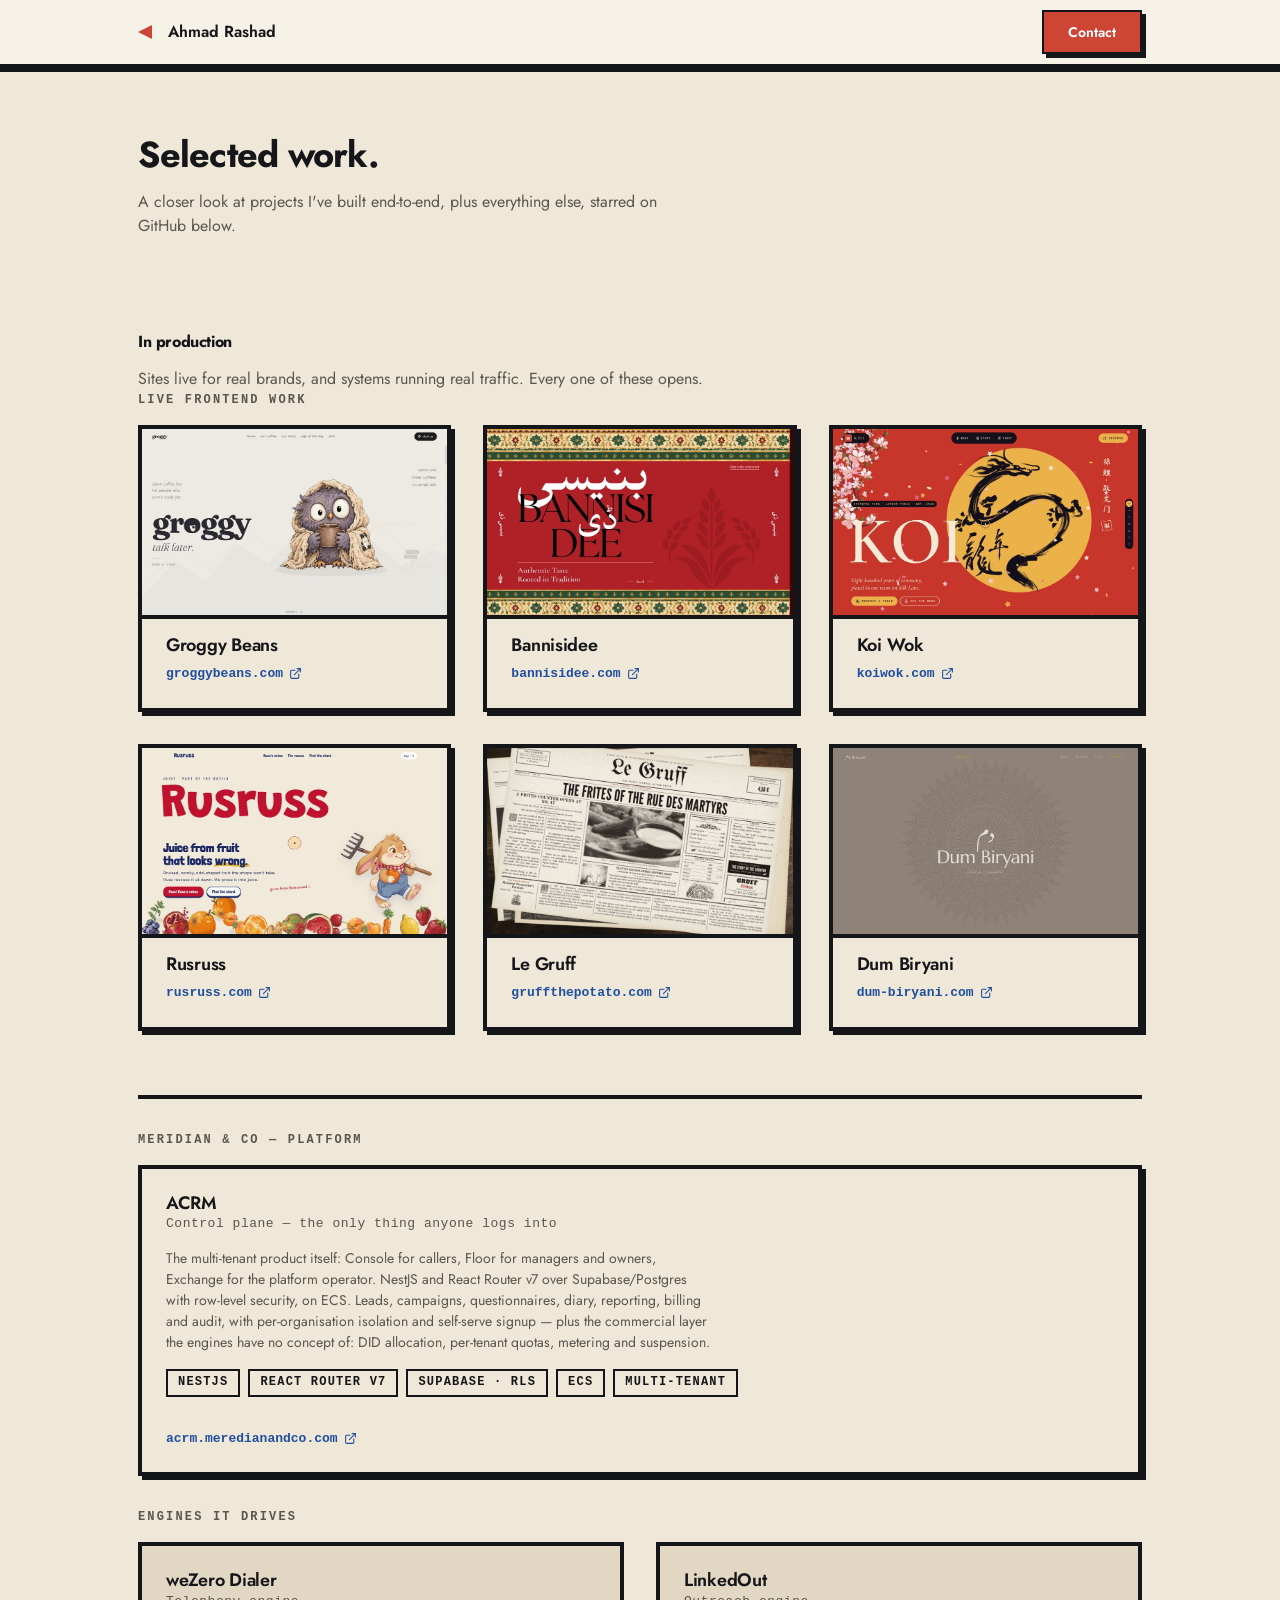
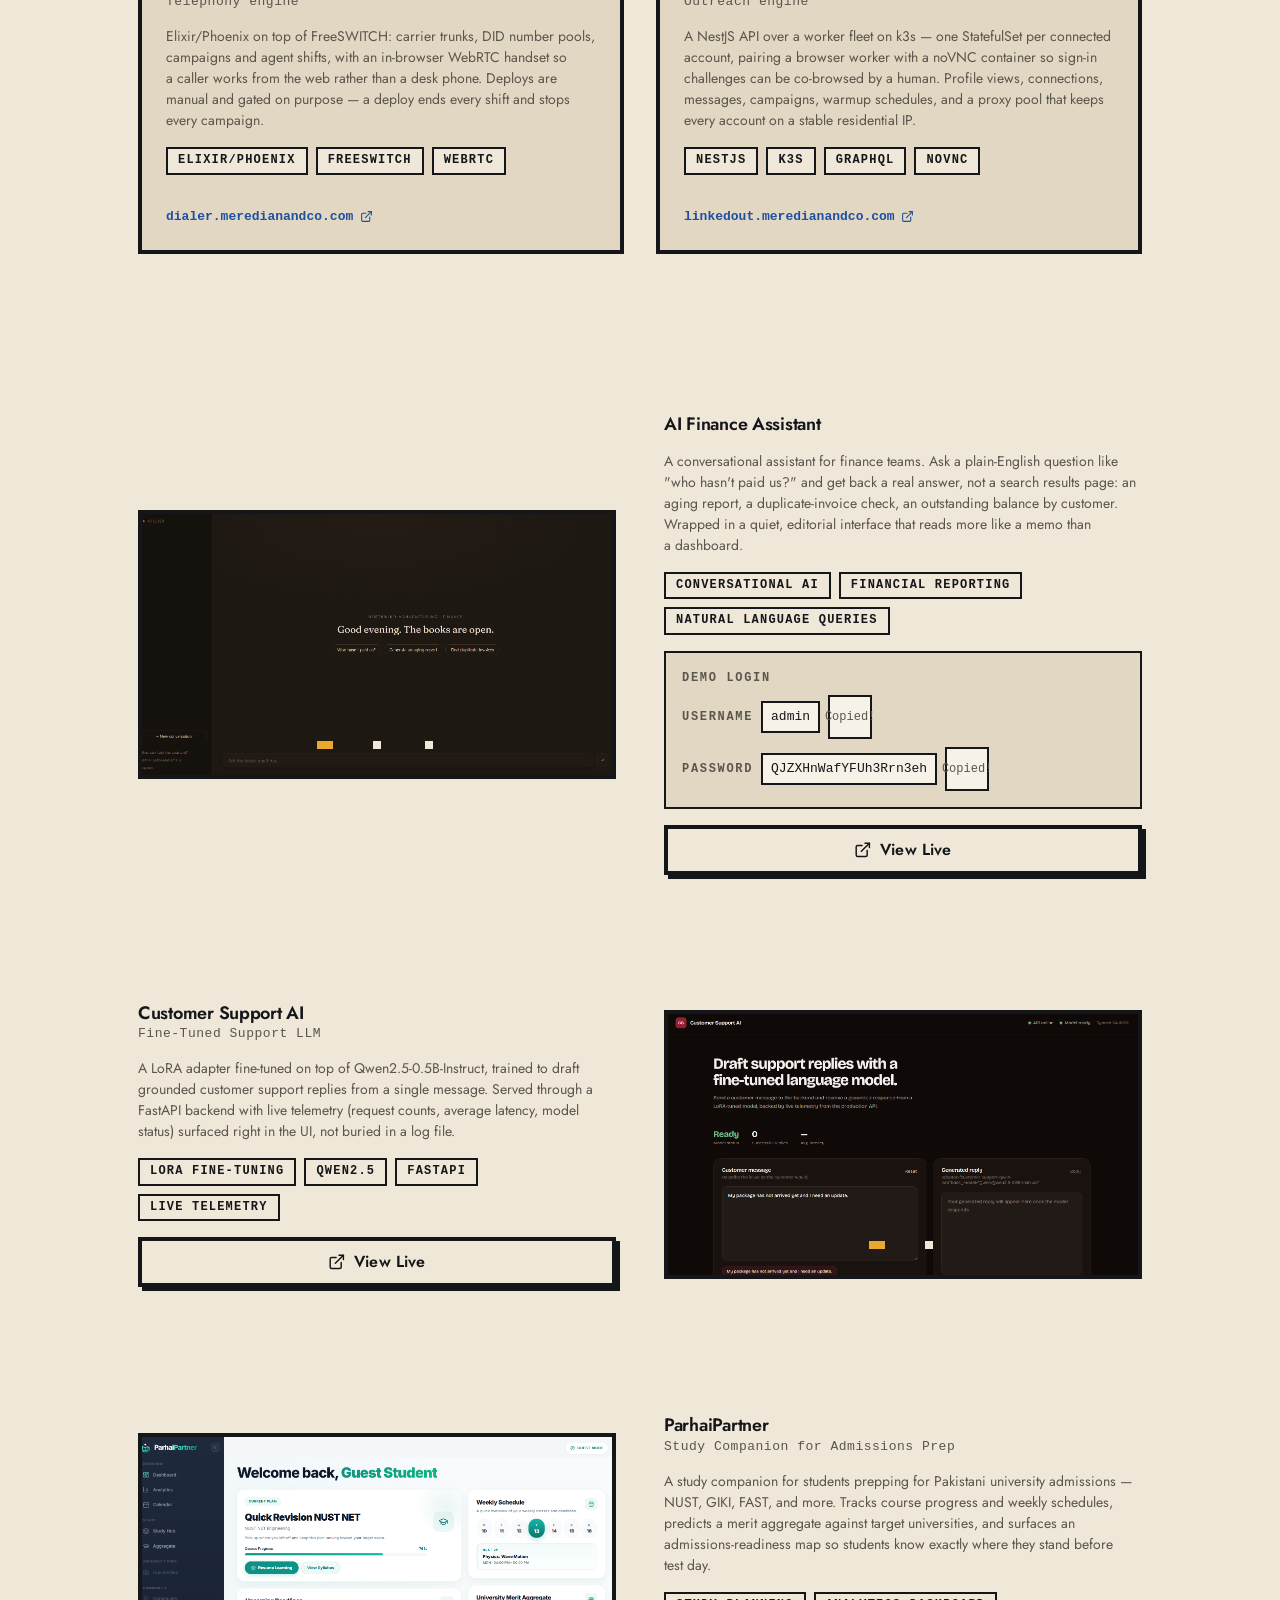
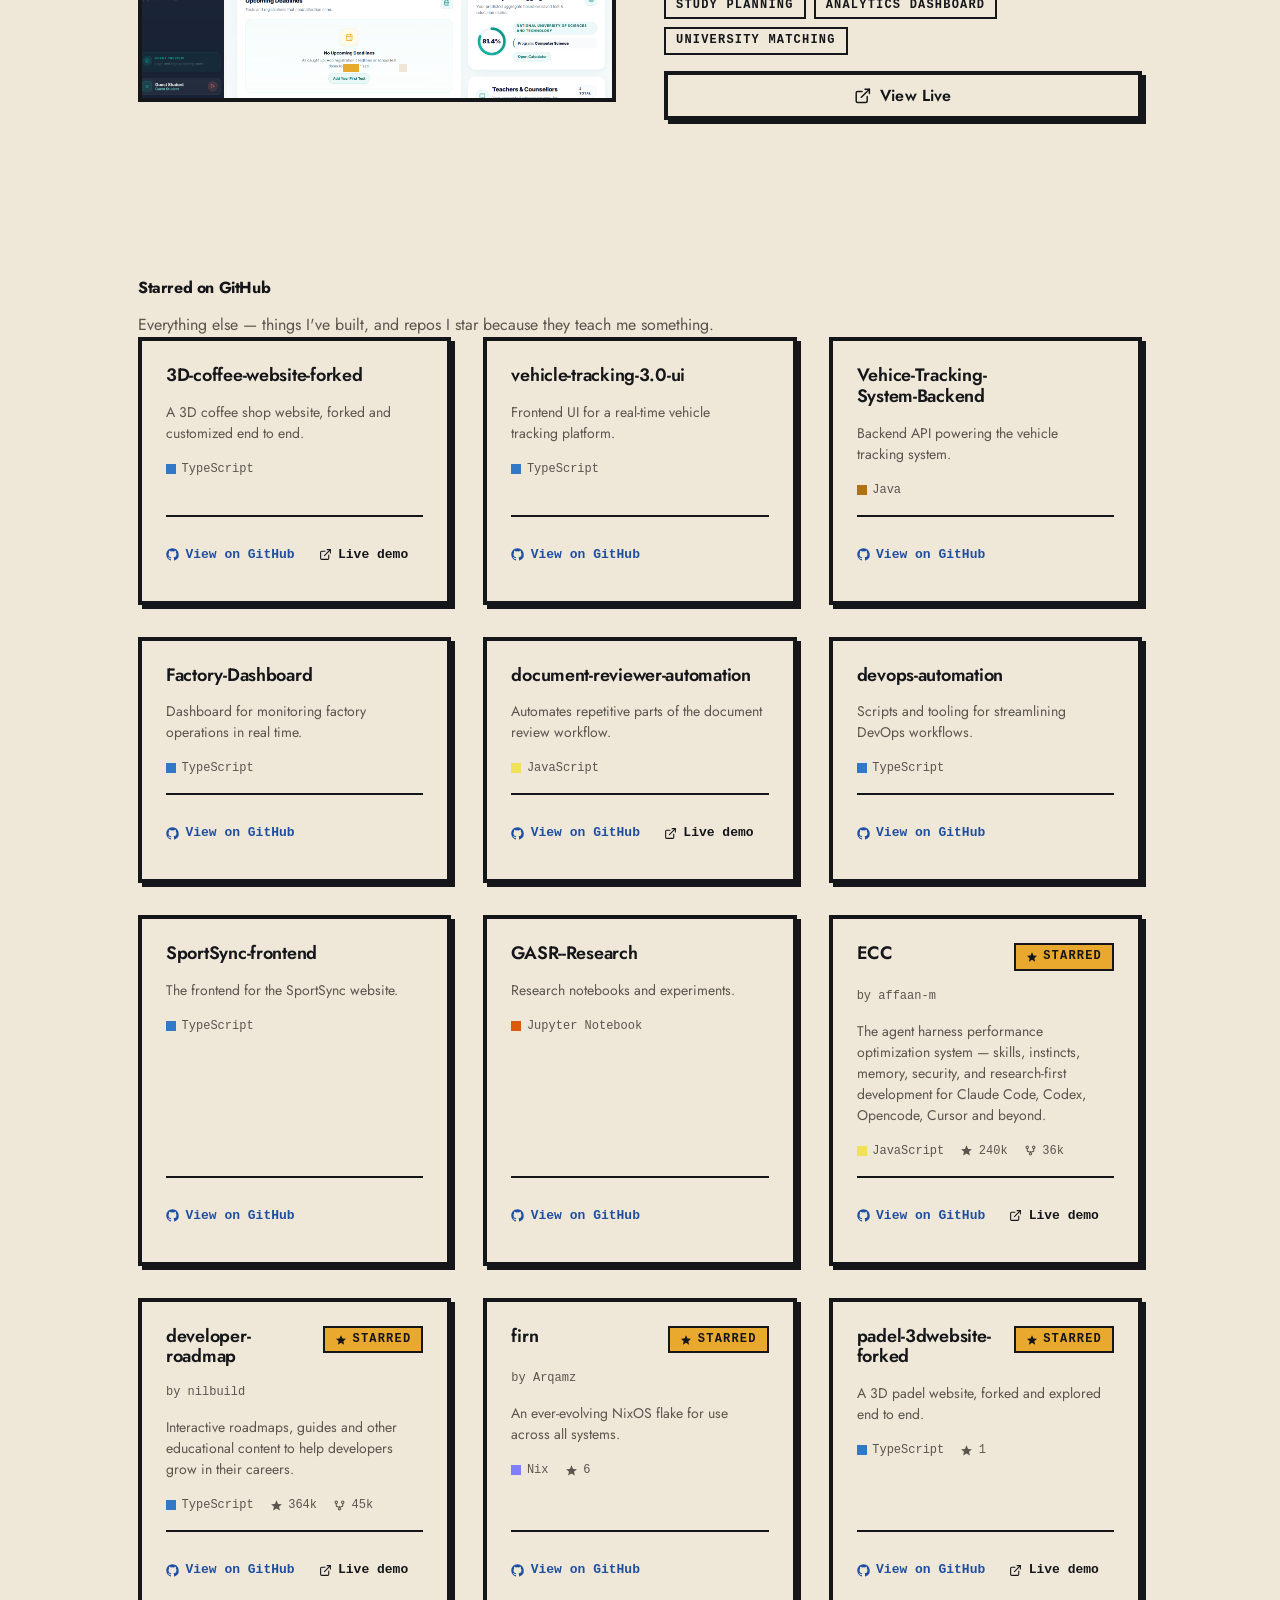
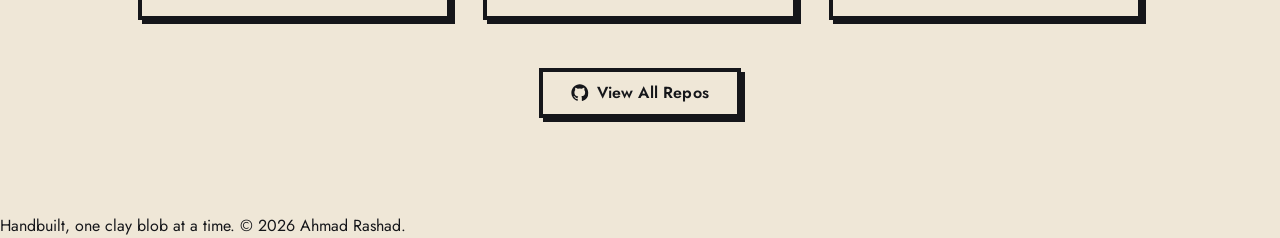
==== commit 15734261: "feat: Bauhaus characters, hero and application layer The three characters survive the rewrite, rebui" ====
--- a/work.html
+++ b/work.html
@@ -20,25 +20,16 @@
   <a class="visually-hidden" href="#main">Skip to content</a>
 
   <svg class="work-bird" id="workBird" aria-hidden="true" viewBox="0 0 120 100">
-    <defs>
-      <linearGradient id="workBirdBody" x1="0" y1="0" x2="0" y2="1">
-        <stop offset="0" stop-color="#9AC3ED" />
-        <stop offset="1" stop-color="#5B8FC7" />
-      </linearGradient>
-    </defs>
-    <path class="bird-wing bird-wing-left" d="M40,42 C22,34 8,20 4,6 C16,10 32,20 42,34 Z" fill="#4A7AB5" />
-    <path class="bird-wing bird-wing-right" d="M80,42 C98,34 112,20 116,6 C104,10 88,20 78,34 Z" fill="#4A7AB5" />
-    <ellipse cx="60" cy="52" rx="25" ry="30" fill="url(#workBirdBody)" />
-    <ellipse cx="58" cy="66" rx="15" ry="12" fill="#F4E9DD" opacity="0.85" />
-    <circle cx="60" cy="24" r="17" fill="url(#workBirdBody)" />
-    <path d="M52,28 L45,33 L52,36 Z" fill="#E8944B" />
-    <circle cx="55" cy="20" r="2.4" fill="#241A12" />
-    <circle cx="66" cy="20" r="2.4" fill="#241A12" />
-    <circle cx="54" cy="19" r="0.8" fill="#fff" />
-    <circle cx="65" cy="19" r="0.8" fill="#fff" />
-    <path d="M50,80 C48,84 46,86 43,87 M50,80 C50,85 50,87 49,89" stroke="#E8944B" stroke-width="2.2" stroke-linecap="round" fill="none" />
-    <path d="M70,80 C72,84 74,86 77,87 M70,80 C70,85 70,87 71,89" stroke="#E8944B" stroke-width="2.2" stroke-linecap="round" fill="none" />
-  </svg>
+      <circle cx="60" cy="56" r="26" fill="#1E4FA1" />
+      <circle cx="60" cy="26" r="16" fill="#1E4FA1" />
+      <path class="bird-wing bird-wing-left" d="M58,44 A22,22 0 0 0 14,44 Z" fill="#CE4435" />
+      <path class="bird-wing bird-wing-right" d="M62,44 A22,22 0 0 1 106,44 Z" fill="#CE4435" />
+      <path d="M44,26 L28,26 L44,36 Z" fill="#E9A92F" />
+      <path d="M86,70 A22,22 0 0 1 64,92 L64,70 Z" fill="#E9A92F" />
+      <circle cx="54" cy="22" r="3" fill="#EFE7D7" />
+      <rect x="52" y="84" width="4" height="12" fill="#15161A" />
+      <rect x="66" y="84" width="4" height="12" fill="#15161A" />
+    </svg>
 
   <header class="site-header">
     <div class="container">
--- a/css/01-tokens.css
+++ b/css/01-tokens.css
@@ -86,6 +86,7 @@
 *::after { box-sizing: border-box; }
 
 html {
+  color: var(--bq-ink);
   color-scheme: only light;
   -webkit-text-size-adjust: 100%;
   -webkit-tap-highlight-color: transparent;
--- a/css/02-primitives.css
+++ b/css/02-primitives.css
@@ -1 +1,245 @@
-/* BAUHAUS — 02-primitives (filled by a later task) */
+/* ============================================================
+   BAUHAUS — 02 PRIMITIVES
+   Spec: pp. 10-12, 14
+   Five shapes, four rotations, two depths, three button variants.
+   ============================================================ */
+
+/* ============================================================
+   Shape vocabulary (spec p.10)
+   Every illustration in the product is assembled from these five
+   forms. Pure border-radius and clip-path on a square box — no SVG
+   is required for any of them. Rotation is the only transform, and
+   only at right angles.
+   ============================================================ */
+.bq-shape { display: block; flex: 0 0 auto; }
+
+.bq-shape.q1 { border-radius: 100% 0 0 0; }
+.bq-shape.q2 { border-radius: 0 100% 0 0; }
+.bq-shape.q3 { border-radius: 0 0 100% 0; }
+.bq-shape.q4 { border-radius: 0 0 0 100%; }
+
+.bq-shape.half-t { border-radius: 100% 100% 0 0; }
+.bq-shape.half-b { border-radius: 0 0 100% 100%; }
+.bq-shape.half-l { border-radius: 100% 0 0 100%; }
+.bq-shape.half-r { border-radius: 0 100% 100% 0; }
+
+.bq-shape.circle { border-radius: 50%; }
+
+.bq-shape.tri-tl { clip-path: polygon(0 0, 100% 0, 0 100%); }
+.bq-shape.tri-tr { clip-path: polygon(0 0, 100% 0, 100% 100%); }
+.bq-shape.tri-br { clip-path: polygon(100% 0, 100% 100%, 0 100%); }
+.bq-shape.tri-bl { clip-path: polygon(0 0, 100% 100%, 0 100%); }
+
+.bq-fill-red    { background: var(--bq-red); }
+.bq-fill-blue   { background: var(--bq-blue); }
+.bq-fill-yellow { background: var(--bq-yellow); }
+.bq-fill-ink    { background: var(--bq-ink); }
+.bq-fill-paper  { background: var(--bq-paper-lift); }
+
+/* ============================================================
+   Depth (spec p.11)
+   Two levels, and only two. Resting elements sit flat. Pressable
+   elements carry 4px. Floating elements carry 8px. Pressing
+   animates the element INTO its own offset so it lands flush.
+   ============================================================ */
+.bq-raised   { box-shadow: var(--bq-offset-rest) var(--bq-offset-rest) 0 var(--bq-ink); }
+.bq-floating { box-shadow: var(--bq-offset-float) var(--bq-offset-float) 0 var(--bq-ink); }
+
+/* ============================================================
+   Buttons (spec p.12)
+   ============================================================ */
+.btn {
+  display: inline-flex;
+  align-items: center;
+  justify-content: center;
+  gap: var(--bq-1);
+  font-family: var(--bq-sans);
+  font-size: var(--bq-body);
+  font-weight: 600;
+  letter-spacing: 0.01em;
+  line-height: 1;
+  padding: 0.75rem 1.75rem;
+  min-height: 48px;
+  border: var(--bq-rule-mid) solid var(--bq-ink);
+  border-radius: 0;
+  background: var(--bq-paper);
+  color: var(--bq-ink);
+  box-shadow: var(--bq-offset-rest) var(--bq-offset-rest) 0 var(--bq-ink);
+  transition: transform var(--bq-dur-hover) var(--bq-ease),
+              box-shadow var(--bq-dur-hover) var(--bq-ease);
+}
+
+.btn-primary {
+  background: var(--bq-red);
+  color: var(--bq-white);
+}
+
+.btn-secondary {
+  background: var(--bq-paper);
+  color: var(--bq-ink);
+}
+
+.btn:hover {
+  transform: translate(-2px, -2px);
+  box-shadow: 6px 6px 0 var(--bq-ink);
+}
+
+/* Active travels exactly as far as its own offset, so the button lands
+   flush with the page — the flat equivalent of the clay build's inset
+   press. */
+.btn:active {
+  transform: translate(var(--bq-offset-rest), var(--bq-offset-rest));
+  box-shadow: 0 0 0 var(--bq-ink);
+  transition-duration: var(--bq-dur-press);
+  transition-timing-function: linear;
+}
+
+.btn:disabled,
+.btn[aria-disabled="true"] {
+  opacity: 0.4;
+  box-shadow: none;
+  pointer-events: none;
+}
+
+.btn svg {
+  width: 1.1em;
+  height: 1.1em;
+  flex-shrink: 0;
+}
+
+/* Icon button — 48px square, blue fill, white glyph */
+.icon-btn {
+  display: inline-flex;
+  align-items: center;
+  justify-content: center;
+  width: 48px;
+  height: 48px;
+  flex: 0 0 auto;
+  border: var(--bq-rule-mid) solid var(--bq-ink);
+  border-radius: 0;
+  background: var(--bq-blue);
+  color: var(--bq-white);
+  box-shadow: var(--bq-offset-rest) var(--bq-offset-rest) 0 var(--bq-ink);
+  transition: transform var(--bq-dur-hover) var(--bq-ease),
+              box-shadow var(--bq-dur-hover) var(--bq-ease);
+  position: relative;
+}
+
+.icon-btn:hover {
+  transform: translate(-2px, -2px);
+  box-shadow: 6px 6px 0 var(--bq-ink);
+}
+
+.icon-btn:active {
+  transform: translate(var(--bq-offset-rest), var(--bq-offset-rest));
+  box-shadow: 0 0 0 var(--bq-ink);
+  transition-duration: var(--bq-dur-press);
+  transition-timing-function: linear;
+}
+
+.icon-btn svg {
+  width: 20px;
+  height: 20px;
+}
+
+/* ============================================================
+   Chip (spec p.14)
+   Pre-flight ruling: the markup carries .live-chip, .project-tag and
+   .starred-tag rather than a single class, and spec p.24 maps all of
+   them to "Chip". Styling the shared selector list keeps the HTML
+   untouched.
+   ============================================================ */
+.bq-chip,
+.live-chip,
+.project-tag,
+.starred-tag {
+  display: inline-flex;
+  align-items: center;
+  gap: 0.35rem;
+  font-family: var(--bq-mono);
+  font-size: var(--bq-label);
+  font-weight: 600;
+  letter-spacing: 0.1em;
+  text-transform: uppercase;
+  line-height: 1.3;
+  padding: 0.25rem 0.625rem;
+  border: var(--bq-rule-thin) solid var(--bq-ink);
+  border-radius: 0;
+  background: var(--bq-paper);
+  color: var(--bq-ink);
+  white-space: nowrap;
+}
+
+/* The one accent chip: "Starred" takes yellow, per spec p.24. */
+.starred-tag {
+  background: var(--bq-yellow);
+}
+
+.starred-tag svg {
+  width: 12px;
+  height: 12px;
+  fill: currentColor;
+}
+
+/* Inside a paper-deep card a chip shares its background, so it takes the
+   lifted paper to stay legible — the same contrast problem the clay build
+   hit with sunken cards. (spec p.14) */
+.bq-card-deep .bq-chip,
+.bq-card-deep .live-chip,
+.bq-card-deep .project-tag {
+  background: var(--bq-paper-lift);
+}
+
+/* ============================================================
+   Rules and section dividers (spec p.11)
+   ============================================================ */
+.bq-rule {
+  height: var(--bq-rule-bold);
+  background: var(--bq-ink);
+  border: 0;
+  margin: 0;
+}
+
+.bq-rule-mid {
+  height: var(--bq-rule-mid);
+  background: var(--bq-ink);
+  border: 0;
+  margin: 0;
+}
+
+/* ============================================================
+   Mono label — section eyebrows (spec p.14)
+   ============================================================ */
+.bq-label {
+  font-family: var(--bq-mono);
+  font-size: var(--bq-label);
+  font-weight: 600;
+  letter-spacing: 0.18em;
+  text-transform: uppercase;
+  color: var(--bq-ink-soft);
+}
+
+/* ============================================================
+   Hover affordances are suppressed where there is no hover.
+   The resting offset stays — it is the only "pressable" cue. (spec p.22)
+   ============================================================ */
+@media (pointer: coarse) {
+  .btn:hover,
+  .icon-btn:hover {
+    transform: none;
+    box-shadow: var(--bq-offset-rest) var(--bq-offset-rest) 0 var(--bq-ink);
+  }
+}
+
+/* ============================================================
+   Forced colors: the OS strips box-shadow, so the border is the only
+   thing left holding the button together. It is already 4px solid and
+   must stay that way. (Review Focus 1)
+   ============================================================ */
+@media (forced-colors: active) {
+  .btn,
+  .icon-btn {
+    border: var(--bq-rule-mid) solid ButtonBorder;
+    forced-color-adjust: none;
+  }
+}
--- a/css/03-components.css
+++ b/css/03-components.css
@@ -1 +1,872 @@
-/* BAUHAUS — 03-components (filled by a later task) */
+/* ============================================================
+   BAUHAUS — 03 COMPONENTS
+   Spec: pp. 13-17, 21
+   ============================================================ */
+
+/* ============================================================
+   Header (spec p.16)
+   A flat band terminated by an 8px ink rule. It does not float, does
+   not blur its backdrop, and gains nothing on scroll — the rule alone
+   separates it from the page.
+   ============================================================ */
+.site-header {
+  position: sticky;
+  top: 0;
+  z-index: var(--z-header);
+  background: var(--bq-paper-lift);
+  border-bottom: var(--bq-rule-bold) solid var(--bq-ink);
+  height: 72px;
+  display: flex;
+  align-items: center;
+}
+
+.site-header .container {
+  display: flex;
+  align-items: center;
+  justify-content: space-between;
+  gap: var(--bq-3);
+  width: min(1100px, 100%);
+}
+
+.back-link {
+  display: inline-flex;
+  align-items: center;
+  gap: var(--bq-2);
+  font-family: var(--bq-sans);
+  font-weight: 600;
+  font-size: var(--bq-body);
+  color: var(--bq-ink);
+  min-height: 44px;
+  padding-right: var(--bq-1);
+}
+
+/* The back arrow is the triangle primitive rotated, not a glyph and not
+   an imported chevron. (spec p.16) */
+.back-link svg { display: none; }
+
+.back-link::before {
+  content: "";
+  width: 14px;
+  height: 14px;
+  flex: 0 0 auto;
+  background: var(--bq-red);
+  clip-path: polygon(0 50%, 100% 0, 100% 100%);
+  transition: transform var(--bq-dur-hover) var(--bq-ease);
+}
+
+.back-link:hover::before { transform: translateX(-3px); }
+
+.header-contact {
+  display: inline-flex;
+  align-items: center;
+  justify-content: center;
+  min-height: 44px;
+  padding: 0.5rem 1.5rem;
+  font-family: var(--bq-sans);
+  font-weight: 600;
+  font-size: var(--bq-small);
+  background: var(--bq-red);
+  color: var(--bq-white);
+  border: var(--bq-rule-thin) solid var(--bq-ink);
+  box-shadow: var(--bq-offset-rest) var(--bq-offset-rest) 0 var(--bq-ink);
+  transition: transform var(--bq-dur-hover) var(--bq-ease),
+              box-shadow var(--bq-dur-hover) var(--bq-ease);
+}
+
+.header-contact:hover {
+  transform: translate(-2px, -2px);
+  box-shadow: 6px 6px 0 var(--bq-ink);
+}
+
+.header-contact:active {
+  transform: translate(var(--bq-offset-rest), var(--bq-offset-rest));
+  box-shadow: 0 0 0 var(--bq-ink);
+  transition-duration: var(--bq-dur-press);
+}
+
+@media (max-width: 640px) {
+  .site-header { height: 60px; }
+}
+
+/* ============================================================
+   Sections (spec p.21)
+   Sections are divided by an ink rule spanning the container, not by
+   whitespace alone.
+   ============================================================ */
+.section {
+  position: relative;
+  padding-block: var(--bq-7);
+}
+
+.work-intro {
+  padding-top: var(--bq-6);
+  padding-bottom: 0;
+}
+
+.work-intro .section-sub { margin-bottom: 0; }
+
+.section-heading {
+  font-size: var(--bq-h1);
+  font-weight: 700;
+  letter-spacing: -0.025em;
+  margin-bottom: var(--bq-2);
+}
+
+.section-sub {
+  color: var(--bq-ink-soft);
+  font-size: var(--bq-body);
+  max-width: 62ch;
+  margin-bottom: var(--bq-5);
+}
+
+/* Section label — mono caps, replaces .prod-label one-for-one (spec p.14) */
+.prod-label {
+  font-family: var(--bq-mono);
+  font-size: var(--bq-label);
+  font-weight: 600;
+  letter-spacing: 0.18em;
+  text-transform: uppercase;
+  color: var(--bq-ink-soft);
+  margin-bottom: var(--bq-2);
+}
+
+.platform-card + .prod-label,
+.engine-grid + .prod-label {
+  margin-top: var(--bq-4);
+}
+
+/* The hairline divider becomes a 4px rule (spec p.21) */
+.frontend-divider {
+  height: var(--bq-rule-mid);
+  background: var(--bq-ink);
+  color: var(--bq-ink);   /* <hr> inherits a UA gray otherwise */
+  border: 0;
+  margin: var(--bq-6) 0 var(--bq-4);
+}
+
+/* ============================================================
+   Cards (spec p.13)
+   One card, three fills. Hierarchy is carried by fill and offset,
+   never by size or radius.
+   ============================================================ */
+.repo-card,
+.live-card,
+.frontend-card,
+.engine-card,
+.platform-card {
+  position: relative;
+  display: flex;
+  flex-direction: column;
+  gap: var(--bq-2);
+  background: var(--bq-paper);
+  border: var(--bq-rule-mid) solid var(--bq-ink);
+  border-radius: 0;
+  color: inherit;
+  text-decoration: none;
+}
+
+.repo-card,
+.live-card,
+.platform-card {
+  padding: var(--bq-3);
+}
+
+/* Subordinate card — replaces .clay-sunken. Deeper paper, no offset. */
+.engine-card {
+  background: var(--bq-paper-deep);
+  padding: var(--bq-3);
+  box-shadow: none;
+}
+
+/* Offset marks the cards that are themselves links. */
+.repo-card,
+.live-card.platform-card,
+.frontend-card {
+  box-shadow: var(--bq-offset-rest) var(--bq-offset-rest) 0 var(--bq-ink);
+}
+
+.repo-card,
+.live-card,
+.frontend-card,
+.engine-card {
+  transition: transform var(--bq-dur-card) var(--bq-ease),
+              box-shadow var(--bq-dur-card) var(--bq-ease);
+}
+
+.repo-card:hover,
+.live-card:hover,
+.frontend-card:hover,
+.live-card:focus-visible,
+.frontend-card:focus-visible {
+  transform: translate(-2px, -2px);
+  box-shadow: 6px 6px 0 var(--bq-ink);
+}
+
+.engine-card:hover {
+  transform: translate(-2px, -2px);
+  box-shadow: var(--bq-offset-rest) var(--bq-offset-rest) 0 var(--bq-ink);
+}
+
+/* --- card type --- */
+.repo-name,
+.live-name,
+.project-name {
+  font-family: var(--bq-sans);
+  font-size: var(--bq-h3);
+  font-weight: 600;
+  letter-spacing: -0.015em;
+  line-height: 1.15;
+  word-break: break-word;
+}
+
+.live-name-sub,
+.project-name-sub {
+  display: block;
+  font-family: var(--bq-mono);
+  font-size: var(--bq-value);
+  font-weight: 400;
+  letter-spacing: 0.04em;
+  text-transform: none;
+  color: var(--bq-ink-soft);
+  margin-top: 0.25rem;
+}
+
+.repo-desc,
+.live-desc,
+.project-desc {
+  color: var(--bq-ink-soft);
+  font-size: var(--bq-small);
+  margin: 0;
+}
+
+.repo-owner {
+  font-family: var(--bq-mono);
+  font-size: var(--bq-label);
+  color: var(--bq-ink-soft);
+}
+
+.repo-card-top {
+  display: flex;
+  align-items: flex-start;
+  justify-content: space-between;
+  gap: var(--bq-2);
+}
+
+.live-chips,
+.project-tags,
+.repo-meta {
+  display: flex;
+  flex-wrap: wrap;
+  gap: var(--bq-1);
+  align-items: center;
+}
+
+.repo-meta {
+  font-family: var(--bq-mono);
+  font-size: var(--bq-label);
+  color: var(--bq-ink-soft);
+  gap: var(--bq-2);
+}
+
+.lang-chip,
+.stat {
+  display: inline-flex;
+  align-items: center;
+  gap: 0.35rem;
+}
+
+/* The language dot becomes a square. It is the one place GitHub's own
+   colors enter the palette, because they carry external meaning — they
+   are data, not decoration. (spec p.14) */
+.lang-dot {
+  width: 10px;
+  height: 10px;
+  border-radius: 0;
+  flex-shrink: 0;
+}
+
+.stat svg { width: 13px; height: 13px; }
+
+.live-url,
+.repo-link,
+.frontend-domain {
+  display: inline-flex;
+  align-items: center;
+  gap: 0.4rem;
+  margin-top: auto;
+  padding-top: var(--bq-2);
+  font-family: var(--bq-mono);
+  font-size: var(--bq-value);
+  font-weight: 600;
+  color: var(--bq-blue);
+  transition: gap var(--bq-dur-hover) var(--bq-ease);
+}
+
+.repo-links {
+  display: flex;
+  flex-wrap: wrap;
+  gap: var(--bq-3);
+  margin-top: auto;
+  padding-top: var(--bq-2);
+  border-top: var(--bq-rule-thin) solid var(--bq-ink);
+}
+
+.repo-link {
+  margin-top: 0;
+  padding-top: 0;
+  border: 0;
+  min-height: 44px;
+}
+/* Not red: red is action-only (spec p.06) and red text on paper is
+   3.79:1, below AA. Ink keeps it distinct from the blue primary. */
+.repo-link.secondary { color: var(--bq-ink); }
+.repo-link svg, .live-url svg, .frontend-domain svg { width: 13px; height: 13px; flex-shrink: 0; }
+
+.repo-card:hover .repo-link,
+.live-card:hover .live-url,
+.frontend-card:hover .frontend-domain { gap: 0.65rem; }
+
+/* --- grids --- */
+.repo-grid,
+.frontend-grid {
+  display: grid;
+  grid-template-columns: repeat(auto-fit, minmax(280px, 1fr));
+  gap: var(--bq-4);
+}
+
+.engine-grid {
+  display: grid;
+  grid-template-columns: repeat(auto-fit, minmax(280px, 1fr));
+  gap: var(--bq-4);
+}
+
+.view-all-repos {
+  display: flex;
+  justify-content: center;
+  margin-top: var(--bq-5);
+}
+
+/* --- frontend tile: media flush to the border, no inset, no radius --- */
+.frontend-card { padding: 0; gap: 0; overflow: hidden; }
+
+.frontend-shot {
+  display: block;
+  width: 100%;
+  height: auto;
+  aspect-ratio: 8 / 5;
+  object-fit: cover;
+  object-position: top center;
+  background: var(--bq-paper-deep);
+  border-bottom: var(--bq-rule-mid) solid var(--bq-ink);
+}
+
+.frontend-meta {
+  padding: var(--bq-2) var(--bq-3) var(--bq-3);
+  display: flex;
+  flex-direction: column;
+  gap: 0.25rem;
+}
+
+.frontend-meta .live-name { font-size: var(--bq-h3); }
+.frontend-domain { margin-top: 0; padding-top: 0.25rem; }
+
+/* ============================================================
+   Featured projects (spec p.21) — zigzag preserved verbatim
+   ============================================================ */
+.featured-project { padding-block: var(--bq-6); }
+
+.featured-project-grid {
+  display: flex;
+  flex-direction: column;
+  gap: var(--bq-4);
+}
+
+.project-media { order: 1; }
+.project-info  { order: 2; display: flex; flex-direction: column; gap: var(--bq-2); }
+
+@media (min-width: 860px) {
+  .featured-project-grid {
+    display: grid;
+    grid-template-columns: 1fr 1fr;
+    gap: var(--bq-5);
+    align-items: center;
+  }
+  .media-right .project-media { order: 2; }
+  .media-right .project-info  { order: 1; }
+}
+
+/* ============================================================
+   Slideshow and media (spec p.17)
+   ============================================================ */
+.project-slideshow {
+  position: relative;
+  border: var(--bq-rule-mid) solid var(--bq-ink);
+  border-radius: 0;
+  overflow: hidden;
+  background: var(--bq-ink);
+  aspect-ratio: 16 / 9;
+}
+
+.slideshow-track { display: block; width: 100%; height: 100%; position: relative; }
+
+.slide {
+  position: absolute;
+  inset: 0;
+  margin: 0;
+  opacity: 0;
+  transition: opacity var(--bq-dur-slow) ease;
+}
+
+.slide.is-active { opacity: 1; }
+.slide img { width: 100%; height: 100%; object-fit: cover; }
+
+/* The badge is a red rectangle flush into the corner — no margin, no
+   radius, and the hover zoom is removed. (spec p.17) */
+.slideshow-visit-hint {
+  position: absolute;
+  top: 0;
+  right: 0;
+  z-index: 2;
+  display: inline-flex;
+  align-items: center;
+  gap: 0.35rem;
+  background: var(--bq-red);
+  color: var(--bq-white);
+  font-family: var(--bq-mono);
+  font-size: var(--bq-label);
+  font-weight: 600;
+  letter-spacing: 0.14em;
+  text-transform: uppercase;
+  padding: 0.4rem 0.75rem;
+  opacity: 0;
+  transition: opacity var(--bq-dur-hover) var(--bq-ease);
+}
+
+.slideshow-track:hover .slideshow-visit-hint,
+.slideshow-track:focus-visible .slideshow-visit-hint { opacity: 1; }
+
+.slideshow-dots {
+  position: absolute;
+  bottom: 0;
+  left: 50%;
+  transform: translateX(-50%);
+  z-index: 3;
+  display: flex;
+  gap: var(--bq-1);
+  padding: var(--bq-1);
+}
+
+/* Spec p.17 puts the dot at 8x8; spec p.23 requires a 44x44 target. The
+   button carries the 44px hit area and the ::before carries the 8px mark,
+   so both hold. */
+.slideshow-dots .dot {
+  width: 44px;
+  height: 44px;
+  padding: 0;
+  display: inline-flex;
+  align-items: center;
+  justify-content: center;
+  background: none;
+  border: 0;
+}
+
+.slideshow-dots .dot::before {
+  content: "";
+  width: 8px;
+  height: 8px;
+  background: var(--bq-paper);
+  transition: width var(--bq-dur-hover) var(--bq-ease),
+              background var(--bq-dur-hover) var(--bq-ease);
+}
+
+.slideshow-dots .dot.is-active::before {
+  width: 16px;
+  background: var(--bq-yellow);
+}
+
+/* --- mobile collapsed preview --- */
+.project-preview {
+  display: none;
+  width: 100%;
+  padding: 0;
+  text-align: left;
+  background: var(--bq-paper);
+  border: var(--bq-rule-mid) solid var(--bq-ink);
+  box-shadow: var(--bq-offset-rest) var(--bq-offset-rest) 0 var(--bq-ink);
+}
+
+.project-preview-img {
+  width: 100%;
+  height: auto;
+  aspect-ratio: 16 / 9;
+  object-fit: cover;
+  border-bottom: var(--bq-rule-mid) solid var(--bq-ink);
+}
+
+.project-preview-name {
+  display: block;
+  padding: var(--bq-2) var(--bq-3);
+  font-family: var(--bq-sans);
+  font-size: var(--bq-h3);
+  font-weight: 600;
+}
+
+.project-preview-expand {
+  display: inline-block;
+  padding: 0 var(--bq-3) var(--bq-3);
+  font-family: var(--bq-mono);
+  font-size: var(--bq-label);
+  letter-spacing: 0.14em;
+  text-transform: uppercase;
+  color: var(--bq-blue);
+}
+
+/* ============================================================
+   Demo credentials (spec p.24) — paper-deep inset field
+   ============================================================ */
+.demo-credentials {
+  background: var(--bq-paper-deep);
+  border: var(--bq-rule-thin) solid var(--bq-ink);
+  padding: var(--bq-2);
+  display: flex;
+  flex-direction: column;
+  gap: var(--bq-1);
+}
+
+.demo-credentials-label,
+.credential-label {
+  font-family: var(--bq-mono);
+  font-size: var(--bq-label);
+  font-weight: 600;
+  letter-spacing: 0.14em;
+  text-transform: uppercase;
+  color: var(--bq-ink-soft);
+}
+
+.credential {
+  display: flex;
+  align-items: center;
+  gap: var(--bq-1);
+  flex-wrap: wrap;
+}
+
+.credential-value {
+  font-family: var(--bq-mono);
+  font-size: var(--bq-value);
+  background: var(--bq-paper-lift);
+  border: var(--bq-rule-thin) solid var(--bq-ink);
+  padding: 0.25rem 0.5rem;
+}
+
+.credential-copy {
+  width: 44px;
+  height: 44px;
+  display: inline-flex;
+  align-items: center;
+  justify-content: center;
+  background: var(--bq-paper-lift);
+  border: var(--bq-rule-thin) solid var(--bq-ink);
+  color: var(--bq-ink);
+}
+
+.credential-copy svg { width: 16px; height: 16px; }
+.credential-copy.copied { background: var(--bq-yellow); }
+
+/* ============================================================
+   Reveal on scroll (spec p.19)
+   Animates `translate`, not `transform`, so the finished animation's
+   forwards fill cannot swallow the hover lift. This bug was already
+   fixed once in the clay build; the test in Task 5 prevents its return.
+   ============================================================ */
+.repo-card,
+.rise {
+  opacity: 0;
+  translate: 0 24px;
+}
+
+.repo-card.is-visible,
+.rise.is-visible {
+  animation: bq-rise-in 400ms var(--bq-ease) forwards;
+  animation-delay: calc(var(--i, 0) * 60ms);
+}
+
+@keyframes bq-rise-in {
+  to { opacity: 1; translate: 0 0; }
+}
+
+/* ============================================================
+   Dialogs and bottom sheets (spec p.15)
+   The mechanism is kept entirely: native <dialog>, top-layer render,
+   focus trap, allow-discrete on BOTH display and overlay, the 110px
+   drag threshold, the close-event transform reset. Only the skin changes.
+   ============================================================ */
+
+/* The <dialog> stays transform-free and full-viewport, or it becomes a
+   containing block for position:fixed descendants and traps the bird in
+   its own moving coordinate space. All visible styling lives on the panel. */
+.contact-sheet {
+  border: 0;
+  padding: 0;
+  margin: 0;
+  width: 100vw;
+  max-width: 100vw;
+  height: 100dvh;
+  max-height: 100dvh;
+  background: transparent;
+  color: var(--bq-ink);
+  overflow: visible;
+  transition: display allow-discrete, overlay allow-discrete;
+}
+
+.contact-sheet::backdrop {
+  background: rgba(21, 22, 26, 0.55);   /* ink @ 55%, no blur (spec p.15) */
+}
+
+.contact-sheet:not([open]) { display: none; }
+
+.sheet-panel {
+  position: absolute;
+  left: 0;
+  right: 0;
+  bottom: 0;
+  margin-inline: auto;
+  width: min(560px, 100%);
+  max-height: 80dvh;
+  overflow-y: auto;
+  background: var(--bq-paper-lift);
+  border: var(--bq-rule-mid) solid var(--bq-ink);
+  border-radius: 0;
+  box-shadow: var(--bq-offset-float) var(--bq-offset-float) 0 var(--bq-ink);
+  padding: var(--bq-5) var(--bq-4) var(--bq-4);
+  display: flex;
+  flex-direction: column;
+  gap: var(--bq-3);
+  transform: translateY(100%);
+  transition: transform var(--bq-dur-rise) var(--bq-ease);
+}
+
+.contact-sheet[open] .sheet-panel {
+  animation: bq-sheet-rise 620ms var(--bq-ease) forwards;
+}
+
+/* Two-phase rise: the panel holds off-screen while the bird flies up, then
+   the two "arrive" together — the bird reads as pulling the sheet into view. */
+@keyframes bq-sheet-rise {
+  0%, 36% { transform: translateY(100%); }
+  100%    { transform: translateY(0); }
+}
+
+/* How deep the bird sinks into the panel's top edge. It must be at least a
+   few px (a bird hovering above the card reads as a mascot standing nearby,
+   not as something gripping it) and never more than the panel's own top
+   padding, or it collides with the heading. Verified by measured rect in
+   tests/bird-overlap.test.mjs, not by eye. */
+.contact-bird {
+  --bq-bird-sink: 28px;
+  position: fixed;
+  left: 50%;
+  translate: -50% 0;
+  bottom: calc(var(--sheet-panel-height, 320px) - var(--bq-bird-sink));
+  width: 96px;
+  height: 80px;
+  z-index: 2;
+  pointer-events: none;
+}
+
+.contact-sheet[open] .contact-bird {
+  animation: bq-bird-fly 620ms var(--bq-ease) backwards;
+}
+
+@keyframes bq-bird-fly {
+  0%   { transform: translateY(70vh); opacity: 0; }
+  40%  { opacity: 1; }
+  100% { transform: translateY(0); opacity: 1; }
+}
+
+.contact-heading {
+  font-size: var(--bq-h2);
+  font-weight: 700;
+  letter-spacing: -0.02em;
+  padding-bottom: var(--bq-2);
+  border-bottom: var(--bq-rule-thin) solid var(--bq-ink);
+}
+
+.contact-row,
+.contact-link-group {
+  display: flex;
+  flex-wrap: wrap;
+  align-items: center;
+  gap: var(--bq-2);
+}
+
+.email-pill {
+  display: inline-flex;
+  align-items: center;
+  gap: var(--bq-1);
+  min-height: 44px;
+  padding: 0.5rem 0.875rem;
+  font-family: var(--bq-mono);
+  font-size: var(--bq-value);
+  background: var(--bq-paper);
+  border: var(--bq-rule-thin) solid var(--bq-ink);
+  color: var(--bq-ink);
+}
+
+.email-pill svg { width: 16px; height: 16px; }
+
+.contact-link {
+  display: inline-flex;
+  align-items: center;
+  gap: var(--bq-1);
+  min-height: 44px;
+  font-family: var(--bq-mono);
+  font-size: var(--bq-value);
+  font-weight: 600;
+  color: var(--bq-blue);
+}
+
+.contact-link svg { width: 16px; height: 16px; }
+
+.contact-divider {
+  height: var(--bq-rule-thin);
+  background: var(--bq-ink);
+  color: var(--bq-ink);
+  border: 0;
+  margin: 0;
+}
+
+.contact-copyright {
+  font-family: var(--bq-mono);
+  font-size: var(--bq-label);
+  letter-spacing: 0.1em;
+  text-transform: uppercase;
+  color: var(--bq-ink-soft);
+}
+
+/* Close: 44px square, red fill (spec p.15) */
+.sheet-close,
+.project-sheet-close {
+  position: absolute;
+  top: var(--bq-2);
+  right: var(--bq-2);
+  width: 44px;
+  height: 44px;
+  display: inline-flex;
+  align-items: center;
+  justify-content: center;
+  background: var(--bq-red);
+  color: var(--bq-white);
+  border: var(--bq-rule-thin) solid var(--bq-ink);
+  border-radius: 0;
+  box-shadow: none;
+}
+
+.sheet-close svg,
+.project-sheet-close svg { width: 18px; height: 18px; }
+
+.copy-tip {
+  font-family: var(--bq-mono);
+  font-size: var(--bq-label);
+  color: var(--bq-ink-soft);
+}
+
+/* ============================================================
+   Project sheet — same markup serves desktop block and mobile modal
+   ============================================================ */
+.project-sheet {
+  border: 0;
+  padding: 0;
+  margin: 0;
+  background: transparent;
+  color: var(--bq-ink);
+  max-width: none;
+  width: auto;
+  transform: translateY(100%);
+  transition: transform var(--bq-dur-rise) var(--bq-ease),
+              display allow-discrete,
+              overlay allow-discrete;
+}
+
+/* An open-attribute dialog (not showModal) is an ordinary in-flow block:
+   no backdrop, no top layer. Desktop keeps the grid it always had. */
+.project-sheet[open]:not(:modal) {
+  position: static;
+  display: flex;
+  transform: none;
+  width: auto;
+  height: auto;
+  background: transparent;
+  box-shadow: none;
+}
+
+@media (min-width: 860px) {
+  .project-sheet[open]:not(:modal) {
+    display: grid;
+    grid-template-columns: 1fr 1fr;
+    gap: var(--bq-5);
+    align-items: center;
+  }
+}
+
+.project-sheet:modal {
+  position: fixed;
+  left: 0;
+  right: 0;
+  bottom: 0;
+  top: auto;
+  width: 100%;
+  max-width: 100%;
+  max-height: 85dvh;
+  overflow-y: auto;
+  display: flex;
+  flex-direction: column;
+  gap: var(--bq-3);
+  background: var(--bq-paper-lift);
+  border: var(--bq-rule-mid) solid var(--bq-ink);
+  border-radius: 0;
+  padding: var(--bq-3);
+  transform: translateY(0);
+  animation: bq-project-rise var(--bq-dur-rise) var(--bq-ease);
+}
+
+@keyframes bq-project-rise {
+  from { transform: translateY(100%); }
+  to   { transform: translateY(0); }
+}
+
+.project-sheet:modal::backdrop {
+  background: rgba(21, 22, 26, 0.55);
+}
+
+.project-sheet.is-dragging { transition: none; }
+
+/* Drag handle: a 64x6 ink bar, radius 0 (spec p.15) */
+.sheet-drag-handle {
+  display: none;
+  width: 64px;
+  height: 6px;
+  flex: 0 0 auto;
+  margin: 0 auto;
+  padding: 0;
+  background: var(--bq-ink);
+  border: 0;
+  border-radius: 0;
+  cursor: grab;
+  touch-action: none;
+}
+
+.project-sheet:modal .sheet-drag-handle { display: block; }
+
+/* Safety net: hide the statically-open dialog for the brief window before
+   main.js closes it on mobile, so the phone never flashes desktop content. */
+@media (max-width: 640px) {
+  .project-sheet[open]:not(:modal) { display: none; }
+  .project-preview { display: block; }
+  .sheet-panel { padding: var(--bq-4) var(--bq-3) var(--bq-3); }
+  .contact-bird { --bq-bird-sink: 20px; }
+}
+
+@media (max-height: 760px) {
+  .sheet-panel { padding: var(--bq-3) var(--bq-3) var(--bq-3); }
+  .contact-bird { --bq-bird-sink: 16px; }
+}
--- a/css/04-application.css
+++ b/css/04-application.css
@@ -1 +1,321 @@
-/* BAUHAUS — 04-application (filled by a later task) */
+/* ============================================================
+   BAUHAUS — 04 APPLICATION
+   Spec: pp. 18-20, 22-23
+   ============================================================ */
+
+/* ============================================================
+   Hero (spec p.20) — still a locked single viewport
+   ============================================================ */
+.screen {
+  flex: 1 1 auto;
+  position: relative;
+  display: flex;
+  align-items: center;
+  justify-content: center;
+  min-height: 0;
+  overflow: hidden;
+}
+
+.hero-stack {
+  position: relative;
+  z-index: var(--z-content);
+  display: flex;
+  flex-direction: column;
+  align-items: center;
+  text-align: center;
+  gap: var(--bq-3);
+}
+
+/* Spec p.20 asks for a red eyebrow; spec p.23 forbids red on small text
+   (3.79:1, below AA). p.23 wins — it is the explicit accessibility rule,
+   and p.20 is a layout note. The red stays in the system as a shape marker
+   rather than as the text color, so the accent survives and the label
+   clears AA at 5.94:1. */
+.eyebrow-role {
+  display: inline-flex;
+  align-items: center;
+  gap: var(--bq-1);
+  font-family: var(--bq-mono);
+  font-size: var(--bq-label);
+  font-weight: 600;
+  letter-spacing: 0.18em;
+  text-transform: uppercase;
+  color: var(--bq-ink-soft);
+  margin: 0;
+}
+
+.eyebrow-role::before {
+  content: "";
+  width: 10px;
+  height: 10px;
+  flex: 0 0 auto;
+  background: var(--bq-red);
+}
+
+.hero-name {
+  font-size: var(--bq-display);
+  font-weight: 800;
+  letter-spacing: -0.04em;
+  line-height: 0.95;
+}
+
+.hero-tagline {
+  font-size: var(--bq-body);
+  color: var(--bq-ink-soft);
+  max-width: 44ch;
+  margin: 0;
+}
+
+.hero-actions {
+  display: flex;
+  flex-wrap: wrap;
+  gap: var(--bq-3);
+  justify-content: center;
+  margin-top: var(--bq-1);
+}
+
+/* ============================================================
+   The avatar (spec p.18)
+   A square portrait field, not a blob. Every feature is one of the five
+   primitives: half-circle hair and shoulders, circle eyes, squares for
+   the glasses and brows. The pointer-driven tilt and the moving
+   highlight are gone -- a flat system cannot fake dimension.
+   ============================================================ */
+.avatar-frame {
+  width: clamp(150px, 23vmin, 208px);
+  aspect-ratio: 1;
+  border: var(--bq-rule-mid) solid var(--bq-ink);
+  background: var(--bq-yellow);
+  box-shadow: var(--bq-offset-rest) var(--bq-offset-rest) 0 var(--bq-ink);
+  overflow: hidden;
+  flex: 0 0 auto;
+}
+
+.avatar-face { position: relative; width: 100%; height: 100%; }
+.avatar-face > span { position: absolute; }
+
+/* face plate — paper, so the yellow field reads as background not skin */
+.avatar-head {
+  left: 22%;
+  /* starts below the hair's flat bottom edge minus a margin, so the
+     half-circle's curve never exposes the plate's square corners */
+  top: 21%;
+  width: 56%;
+  height: 53%;
+  background: var(--bq-paper-lift);
+}
+
+/* hair: a half-circle capping the head, with forehead left visible */
+.avatar-hair {
+  left: 19%;
+  top: 9%;
+  width: 62%;
+  height: 30%;
+  background: var(--bq-ink);
+}
+
+.avatar-brow {
+  top: 40%;
+  width: 13%;
+  height: 3.5%;
+  background: var(--bq-ink);
+}
+
+.avatar-brow-l { left: 27%; }
+.avatar-brow-r { right: 27%; }
+
+/* glasses: two squares and a bridge — primitives, not an icon */
+.avatar-lens {
+  top: 46%;
+  width: 17%;
+  height: 14%;
+  border: 3px solid var(--bq-ink);
+  background: transparent;
+}
+
+.avatar-lens-l { left: 24%; }
+.avatar-lens-r { right: 24%; }
+
+.avatar-bridge {
+  top: 51%;
+  left: 41%;
+  width: 18%;
+  height: 3px;
+  background: var(--bq-ink);
+}
+
+.avatar-eye {
+  top: 50%;
+  width: 6%;
+  aspect-ratio: 1;
+  background: var(--bq-ink);
+}
+
+.avatar-eye-l { left: 29.5%; }
+.avatar-eye-r { right: 29.5%; }
+
+.avatar-mouth {
+  left: 44%;
+  top: 65%;
+  width: 12%;
+  height: 3px;
+  background: var(--bq-ink);
+}
+
+.avatar-shoulders {
+  left: 8%;
+  bottom: 0;
+  width: 84%;
+  height: 24%;
+  background: var(--bq-blue);
+}
+
+/* a notch of paper at the collar, so the shoulders read as a garment */
+.avatar-collar {
+  left: 44%;
+  bottom: 0;
+  width: 12%;
+  height: 9%;
+  background: var(--bq-paper-lift);
+}
+
+/* ============================================================
+   Tile columns (spec p.18)
+   The three drifting clay blobs and four icon chips become one field of
+   primitives in the hero margins. Tiles translate along ONE axis only,
+   by at most 8px, so they still read as locked to the grid.
+   ============================================================ */
+.tile-column {
+  position: absolute;
+  top: 0;
+  bottom: 0;
+  z-index: var(--z-blob);
+  display: grid;
+  grid-template-columns: repeat(2, var(--bq-tile, 68px));
+  grid-auto-rows: var(--bq-tile, 68px);
+  align-content: center;
+  pointer-events: none;
+}
+
+.tile-column-left  { left: 0; }
+.tile-column-right { right: 0; }
+
+.tile-column .bq-shape {
+  width: var(--bq-tile, 68px);
+  height: var(--bq-tile, 68px);
+  animation: bq-drift 8s ease-in-out infinite;
+}
+
+.tile-column .bq-shape:nth-child(3n)   { animation-duration: 9.5s; animation-delay: -1.2s; }
+.tile-column .bq-shape:nth-child(4n+1) { animation-duration: 11s;  animation-delay: -2.6s; }
+
+@keyframes bq-drift {
+  0%, 100% { translate: 0 0; }
+  50%      { translate: 0 8px; }
+}
+
+@media (max-width: 1024px) {
+  .tile-column { grid-template-columns: var(--bq-tile, 68px); }
+  :root { --bq-tile: 56px; }
+}
+
+@media (max-width: 640px) {
+  .tile-column { display: none; }
+}
+
+/* ============================================================
+   The bird (spec p.18)
+   Circle body, half-circle wing, triangle beak, quarter-circle tail.
+   The wing is the only animated part; it rotates about its flat edge
+   between 0 and -38deg. The scroll-velocity flap mapping in main.js
+   (420ms idle to 90ms at speed) is unchanged.
+   ============================================================ */
+.bird-wing {
+  transform-origin: 60px 44px;
+  animation-duration: var(--flap-duration, 420ms);
+  animation-timing-function: ease-in-out;
+  animation-iteration-count: infinite;
+}
+
+.bird-wing-left  { animation-name: bq-flap-left; }
+.bird-wing-right { animation-name: bq-flap-right; }
+
+@keyframes bq-flap-left {
+  0%, 100% { transform: rotate(0deg); }
+  50%      { transform: rotate(-38deg); }
+}
+
+@keyframes bq-flap-right {
+  0%, 100% { transform: rotate(0deg); }
+  50%      { transform: rotate(38deg); }
+}
+
+/* Scroll-following bird — >=1440px only, there is no usable left margin
+   below that. Enforced in CSS as a hard fallback even if JS runs. */
+.work-bird {
+  position: fixed;
+  left: 2.5vw;
+  top: 12vh;
+  width: 84px;
+  height: 70px;
+  z-index: var(--z-content);
+  opacity: 0;
+  pointer-events: none;
+  transition: opacity var(--bq-dur-slow) var(--bq-ease);
+}
+
+.work-bird.is-visible { opacity: 1; }
+
+@media (max-width: 1439px), (max-height: 760px) {
+  .work-bird { display: none; }
+}
+
+/* ============================================================
+   Hero compaction on short viewports (spec p.20) — carried over
+   ============================================================ */
+@media (max-height: 760px) {
+  .hero-stack { gap: var(--bq-2); }
+  .hero-tagline { display: none; }
+  .avatar-frame { width: clamp(110px, 17vmin, 150px); }
+}
+
+@media (max-width: 640px) {
+  .hero-stack { gap: var(--bq-2); }
+  .hero-actions { gap: var(--bq-2); width: 100%; }
+  .hero-actions .btn { flex: 1 1 auto; }
+}
+
+/* ============================================================
+   Reduced motion (spec p.19)
+   Drift and flap stop entirely, reveals become instant, the sheet
+   appears without rising. The bird is display:none -- skipped outright
+   rather than left to flash past a 0.01ms override.
+   ============================================================ */
+@media (prefers-reduced-motion: reduce) {
+  .contact-bird { display: none !important; }
+
+  .tile-column .bq-shape,
+  .bird-wing {
+    animation: none !important;
+  }
+
+  .repo-card,
+  .rise {
+    opacity: 1 !important;
+    translate: none !important;
+    animation: none !important;
+  }
+
+  .contact-sheet[open] .sheet-panel,
+  .project-sheet:modal {
+    animation: none !important;
+  }
+
+  .sheet-panel { transition: none; }
+
+  *,
+  *::before,
+  *::after {
+    transition-duration: 0.01ms !important;
+  }
+}
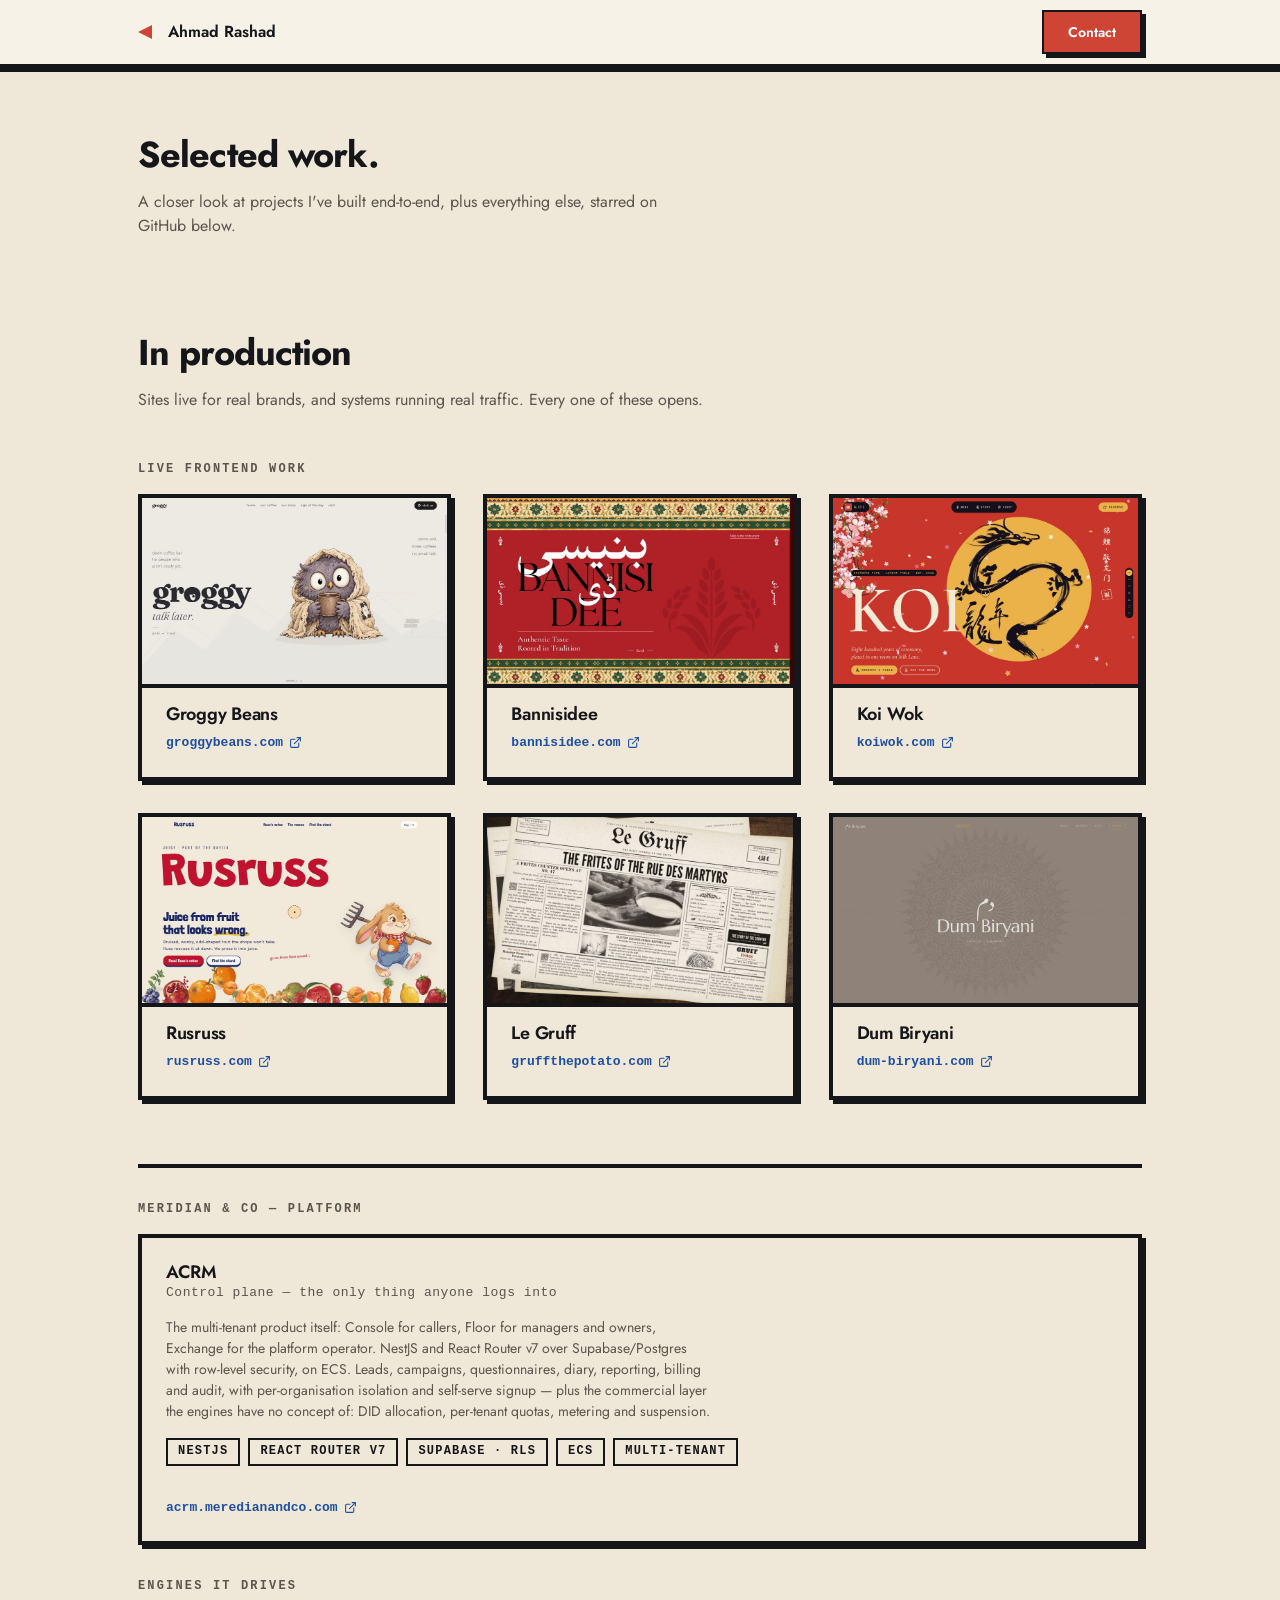
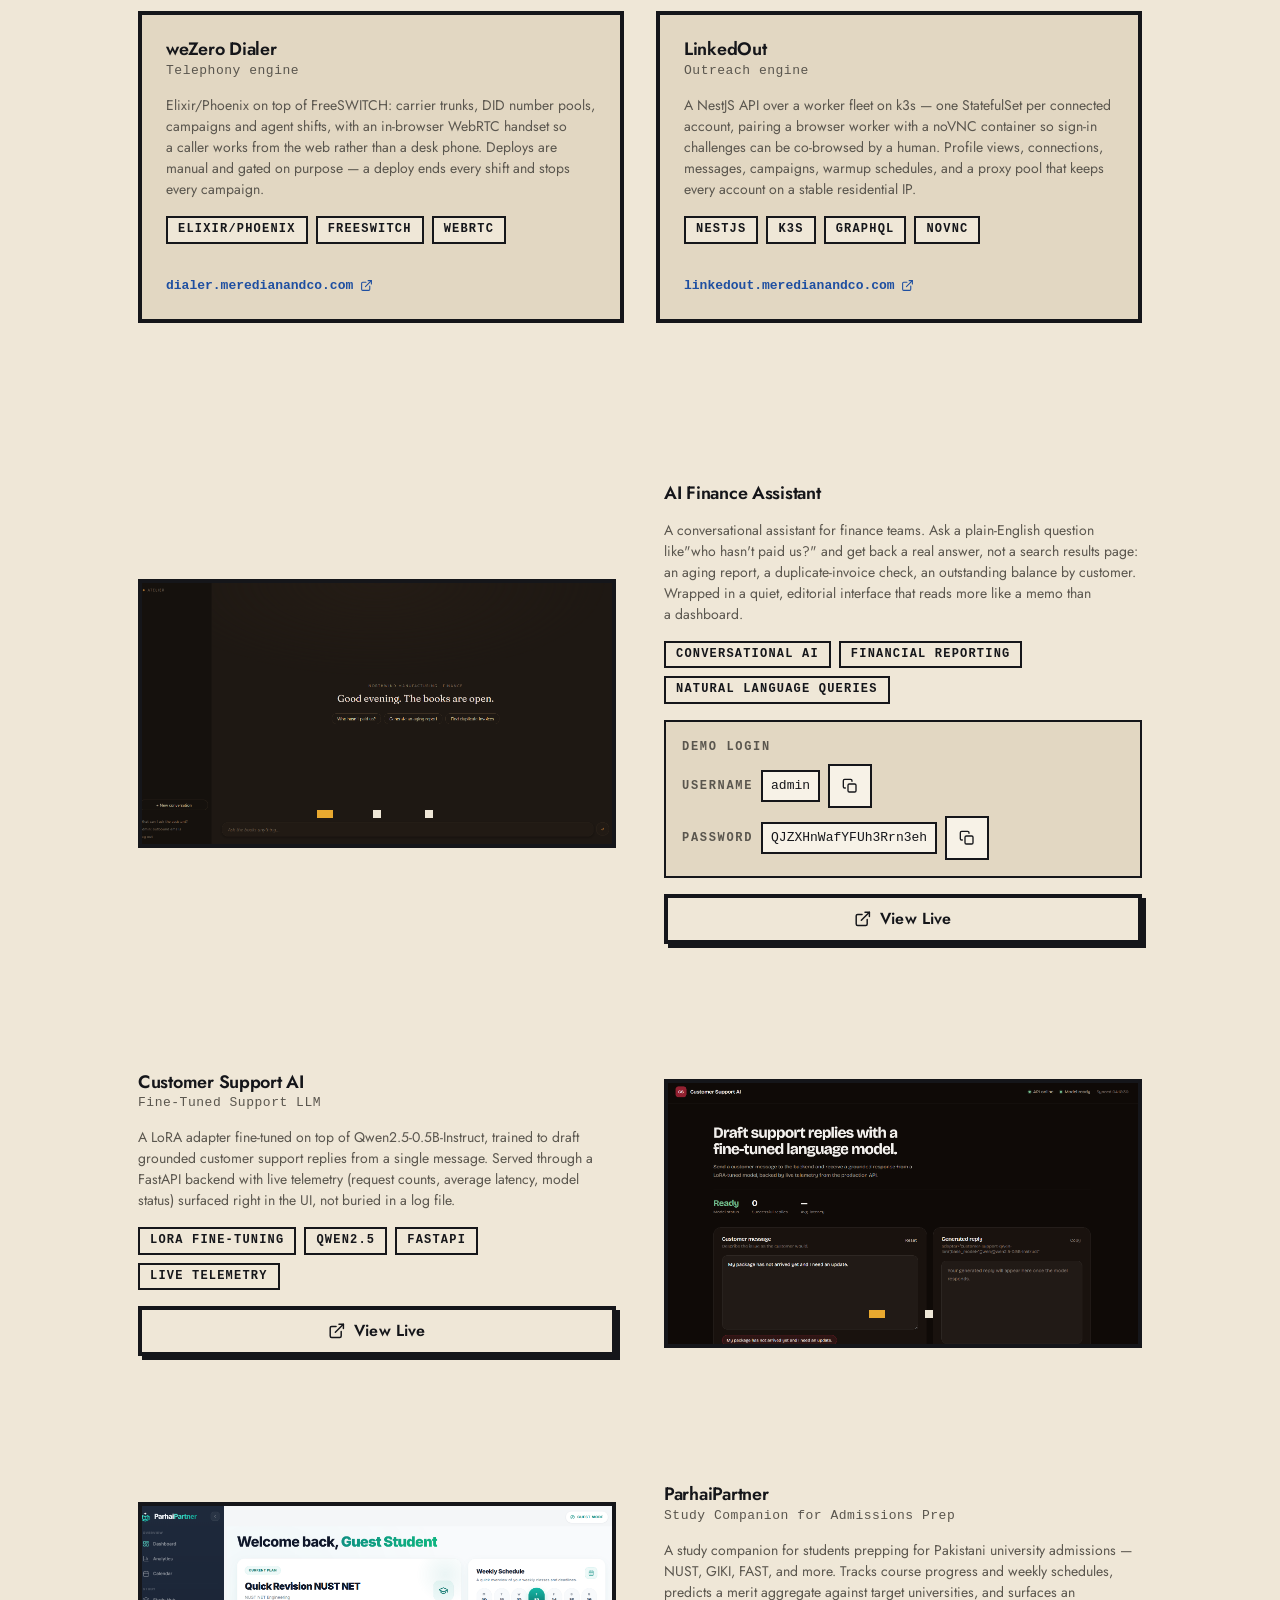
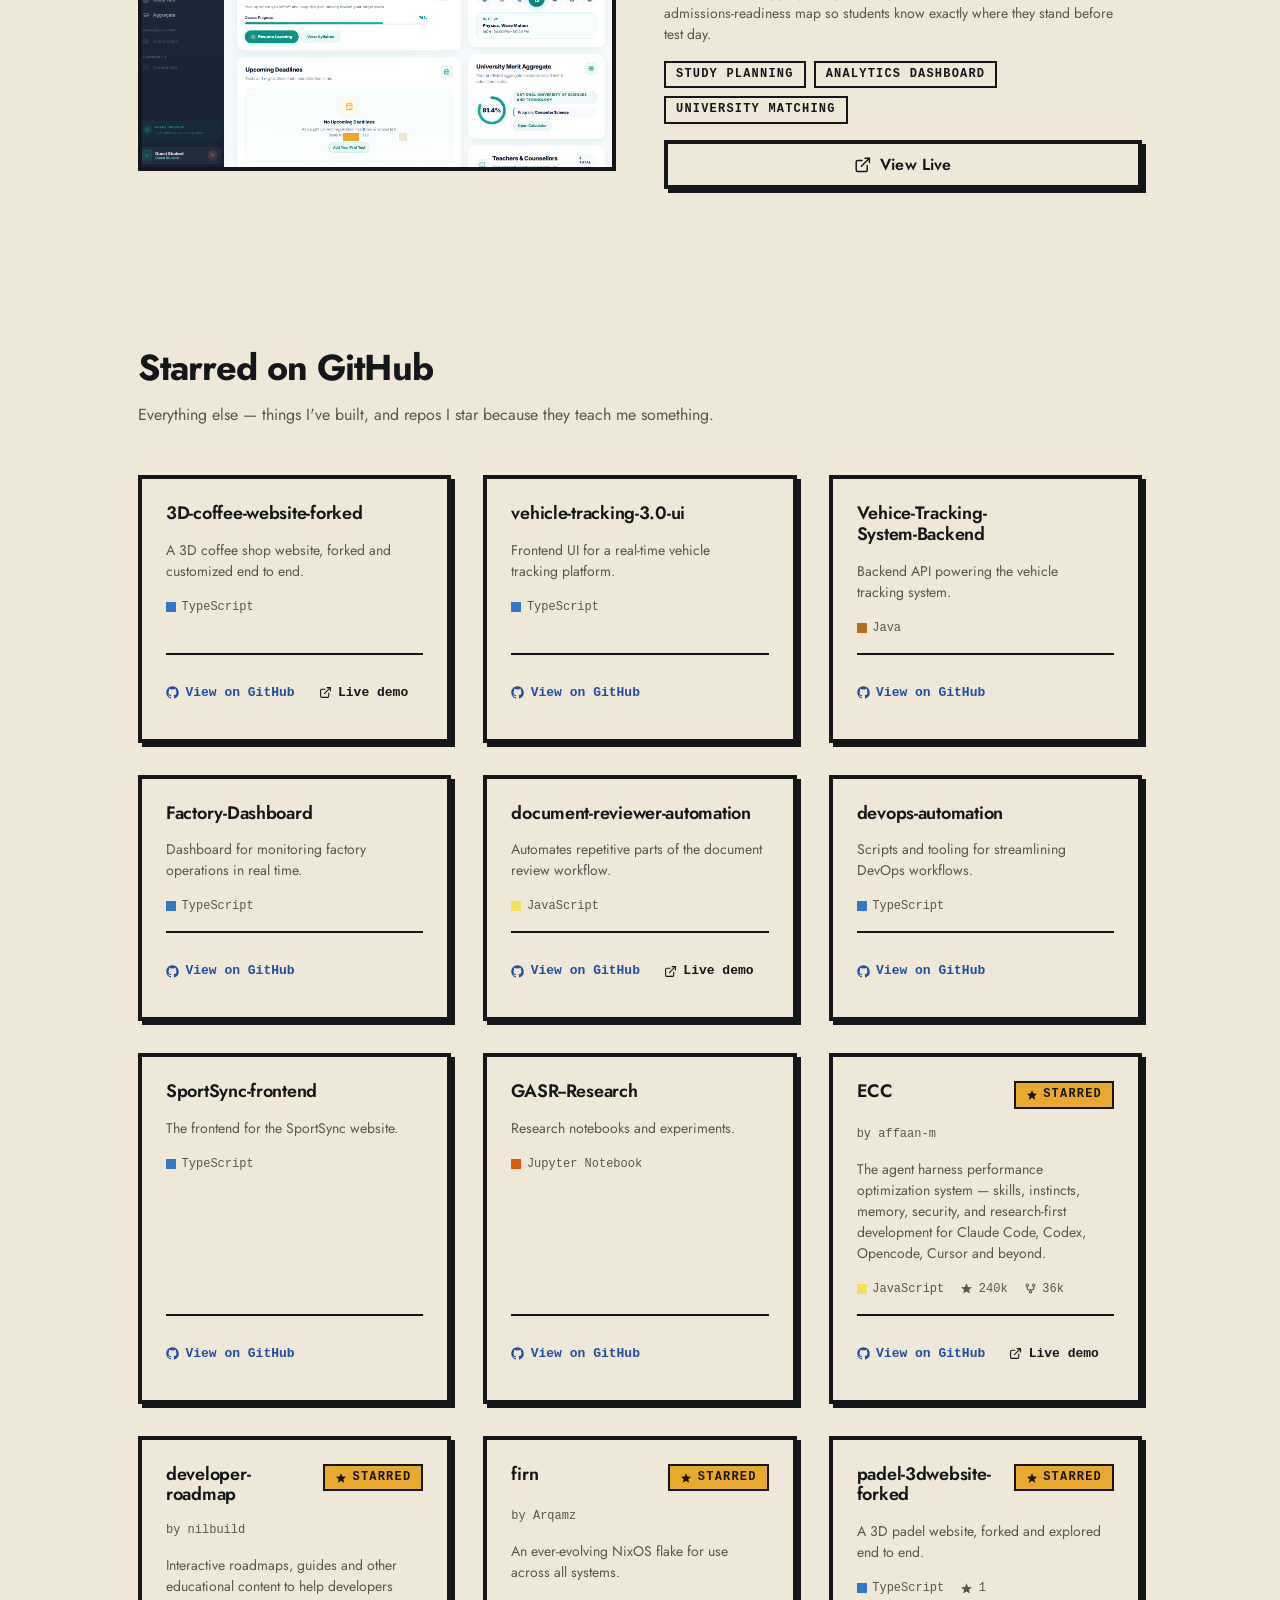
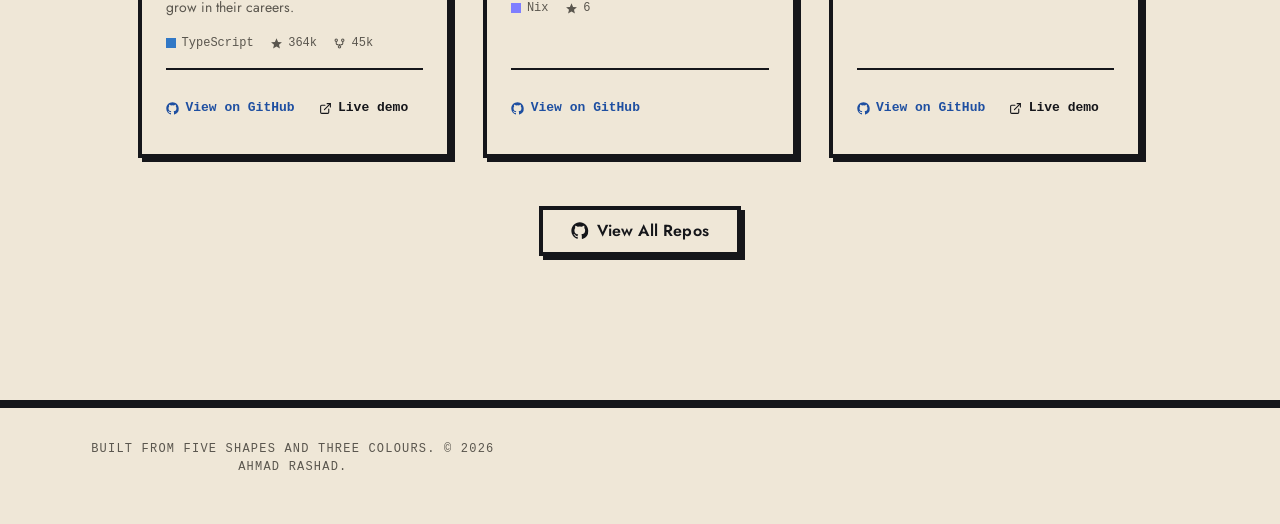
==== commit e0f654d6: "fix: 12 defects from whole-branch review, incl. broken mobile collapse Critical - A closed <dialog> " ====
--- a/work.html
+++ b/work.html
@@ -4,10 +4,10 @@
   <meta charset="UTF-8" />
   <meta name="viewport" content="width=device-width, initial-scale=1" />
   <meta name="color-scheme" content="only light" />
-  <meta name="theme-color" content="#e2efe5" />
+  <meta name="theme-color" content="#EFE7D7" />
   <title>Selected Work — Ahmad Rashad</title>
   <meta name="description" content="Projects Ahmad Rashad has built end-to-end — an AI finance assistant, a fine-tuned customer support LLM, and a student study companion — plus everything else, starred on GitHub." />
-  <link rel="icon" href="data:image/svg+xml,%3Csvg xmlns='http://www.w3.org/2000/svg' viewBox='0 0 100 100'%3E%3Cpath fill='%23c1571f' d='M62 8C78 8 92 22 92 42c0 18-14 30-32 32C40 76 20 70 12 54 4 38 12 18 30 12 40 8 52 8 62 8Z'/%3E%3C/svg%3E" />
+  <link rel="icon" href="data:image/svg+xml,%3Csvg xmlns='http://www.w3.org/2000/svg' viewBox='0 0 100 100'%3E%3Cpath fill='%23CE4435' d='M62 8C78 8 92 22 92 42c0 18-14 30-32 32C40 76 20 70 12 54 4 38 12 18 30 12 40 8 52 8 62 8Z'/%3E%3C/svg%3E" />
   <link rel="preconnect" href="https://fonts.googleapis.com" />
   <link rel="preconnect" href="https://fonts.gstatic.com" crossorigin />
   <link href="https://fonts.googleapis.com/css2?family=Jost:wght@300;400;500;600;700;800&family=IBM+Plex+Mono:wght@400;600&display=swap" rel="stylesheet" />
@@ -54,13 +54,13 @@
     <!-- ============ In production (live platform + frontend work) ============ -->
     <section class="section" aria-labelledby="in-production">
       <div class="container">
-        <h2 class="section-heading" style="font-size:var(--text-xl);" id="in-production">In production</h2>
-        <p class="section-sub" style="margin-bottom:var(--space-6);">Sites live for real brands, and systems running real traffic. Every one of these opens.</p>
+        <h2 class="section-heading" id="in-production">In production</h2>
+        <p class="section-sub">Sites live for real brands, and systems running real traffic. Every one of these opens.</p>
 
         <p class="prod-label">Live frontend work</p>
         <ul class="frontend-grid">
           <li>
-            <a class="live-card clay frontend-card rise" href="https://groggybeans.com/" target="_blank" rel="noopener noreferrer">
+            <a class="live-card frontend-card rise" href="https://groggybeans.com/" target="_blank" rel="noopener noreferrer">
               <img class="frontend-shot" src="assets/img/frontends/groggybeans.jpg" alt="Groggy Beans home page: a blanket-wrapped owl holding a mug beside the wordmark “groggy — talk later.”" loading="lazy" width="880" height="550" />
               <span class="frontend-meta">
                 <span class="live-name">Groggy Beans</span>
@@ -72,7 +72,7 @@
             </a>
           </li>
           <li>
-            <a class="live-card clay frontend-card rise" style="--i:1;" href="https://bannisidee.com/" target="_blank" rel="noopener noreferrer">
+            <a class="live-card frontend-card rise" style="--i:1;" href="https://bannisidee.com/" target="_blank" rel="noopener noreferrer">
               <img class="frontend-shot" src="assets/img/frontends/bannisidee.jpg" alt="Bannisidee home page: the brand name set in Latin and Urdu over a deep red field framed by woven border ornament" loading="lazy" width="880" height="550" />
               <span class="frontend-meta">
                 <span class="live-name">Bannisidee</span>
@@ -84,7 +84,7 @@
             </a>
           </li>
           <li>
-            <a class="live-card clay frontend-card rise" style="--i:2;" href="https://koiwok.com/" target="_blank" rel="noopener noreferrer">
+            <a class="live-card frontend-card rise" style="--i:2;" href="https://koiwok.com/" target="_blank" rel="noopener noreferrer">
               <img class="frontend-shot" src="assets/img/frontends/koiwok.jpg" alt="Koi Wok home page: an ink dragon on a gold disc with falling blossom over a vermilion background" loading="lazy" width="880" height="550" />
               <span class="frontend-meta">
                 <span class="live-name">Koi Wok</span>
@@ -96,7 +96,7 @@
             </a>
           </li>
           <li>
-            <a class="live-card clay frontend-card rise" href="https://rusruss.com/" target="_blank" rel="noopener noreferrer">
+            <a class="live-card frontend-card rise" href="https://rusruss.com/" target="_blank" rel="noopener noreferrer">
               <img class="frontend-shot" src="assets/img/frontends/rusruss.jpg" alt="Rusruss home page: a cartoon rabbit with a rake beside the line “Juice from fruit that looks wrong,” over a row of fruit" loading="lazy" width="880" height="550" />
               <span class="frontend-meta">
                 <span class="live-name">Rusruss</span>
@@ -108,7 +108,7 @@
             </a>
           </li>
           <li>
-            <a class="live-card clay frontend-card rise" style="--i:1;" href="https://gruffthepotato.com/" target="_blank" rel="noopener noreferrer">
+            <a class="live-card frontend-card rise" style="--i:1;" href="https://gruffthepotato.com/" target="_blank" rel="noopener noreferrer">
               <img class="frontend-shot" src="assets/img/frontends/gruffthepotato.jpg" alt="Le Gruff home page styled as a vintage French newspaper front page headlined “The frites of the Rue des Martyrs”" loading="lazy" width="880" height="550" />
               <span class="frontend-meta">
                 <span class="live-name">Le Gruff</span>
@@ -120,7 +120,7 @@
             </a>
           </li>
           <li>
-            <a class="live-card clay frontend-card rise" style="--i:2;" href="https://dum-biryani.com/" target="_blank" rel="noopener noreferrer">
+            <a class="live-card frontend-card rise" style="--i:2;" href="https://dum-biryani.com/" target="_blank" rel="noopener noreferrer">
               <img class="frontend-shot" src="assets/img/frontends/dum-biryani.jpg" alt="Dum Biryani home page: the wordmark centred on a large mandala motif in muted taupe" loading="lazy" width="880" height="550" />
               <span class="frontend-meta">
                 <span class="live-name">Dum Biryani</span>
@@ -136,7 +136,7 @@
         <hr class="frontend-divider" />
 
         <p class="prod-label">Meridian &amp; Co — platform</p>
-        <a class="live-card clay platform-card rise" href="https://acrm.meredianandco.com" target="_blank" rel="noopener noreferrer">
+        <a class="live-card platform-card rise" href="https://acrm.meredianandco.com" target="_blank" rel="noopener noreferrer">
           <p class="live-name">ACRM<span class="live-name-sub">Control plane — the only thing anyone logs into</span></p>
           <p class="live-desc">
             The multi-tenant product itself: Console for callers, Floor for managers and owners, Exchange for the platform operator.
@@ -159,7 +159,7 @@
 
         <p class="prod-label">Engines it drives</p>
         <div class="engine-grid">
-          <a class="live-card clay-sunken engine-card rise" style="--i:1;" href="https://dialer.meredianandco.com" target="_blank" rel="noopener noreferrer">
+          <a class="live-card engine-card rise" style="--i:1;" href="https://dialer.meredianandco.com" target="_blank" rel="noopener noreferrer">
             <p class="live-name">weZero Dialer<span class="live-name-sub">Telephony engine</span></p>
             <p class="live-desc">
               Elixir/Phoenix on top of FreeSWITCH: carrier trunks, DID number pools, campaigns and agent shifts, with an in-browser
@@ -177,7 +177,7 @@
             </span>
           </a>
 
-          <a class="live-card clay-sunken engine-card rise" style="--i:2;" href="https://linkedout.meredianandco.com" target="_blank" rel="noopener noreferrer">
+          <a class="live-card engine-card rise" style="--i:2;" href="https://linkedout.meredianandco.com" target="_blank" rel="noopener noreferrer">
             <p class="live-name">LinkedOut<span class="live-name-sub">Outreach engine</span></p>
             <p class="live-desc">
               A NestJS API over a worker fleet on k3s — one StatefulSet per connected account, pairing a browser worker with a noVNC
@@ -238,7 +238,7 @@
           <div class="project-info">
             <h2 class="project-name" id="proj-ai-finance">AI Finance Assistant</h2>
             <p class="project-desc">
-              A conversational assistant for finance teams. Ask a plain-English question like "who hasn't paid us?" and get back a real answer, not a search results page: an aging report, a duplicate-invoice check, an outstanding balance by customer. Wrapped in a quiet, editorial interface that reads more like a memo than a dashboard.
+              A conversational assistant for finance teams. Ask a plain-English question like"who hasn't paid us?" and get back a real answer, not a search results page: an aging report, a duplicate-invoice check, an outstanding balance by customer. Wrapped in a quiet, editorial interface that reads more like a memo than a dashboard.
             </p>
             <ul class="project-tags">
               <li class="project-tag">Conversational AI</li>
@@ -381,8 +381,8 @@
     <!-- ============ Starred repos (unified grid) ============ -->
     <section class="section">
       <div class="container">
-        <h2 class="section-heading" style="font-size:var(--text-xl);">Starred on GitHub</h2>
-        <p class="section-sub" style="margin-bottom:var(--space-6);">Everything else — things I've built, and repos I star because they teach me something.</p>
+        <h2 class="section-heading">Starred on GitHub</h2>
+        <p class="section-sub">Everything else — things I've built, and repos I star because they teach me something.</p>
 
         <ul class="repo-grid" id="reposGrid" aria-label="Repos owned and starred by Ahmad Rashad"></ul>
 
@@ -396,12 +396,12 @@
     </section>
 
     <footer class="site-footer">
-      <p>Handbuilt, one clay blob at a time. © <span id="year"></span> Ahmad Rashad.</p>
+      <p>Built from five shapes and three colours. © <span id="year"></span> Ahmad Rashad.</p>
     </footer>
   </main>
 
   <template id="repoCardTemplate">
-    <li class="repo-card clay">
+    <li class="repo-card">
       <div class="repo-card-top">
         <p class="repo-name"></p>
         <span class="starred-tag" hidden>
--- a/css/02-primitives.css
+++ b/css/02-primitives.css
@@ -238,8 +238,15 @@
    ============================================================ */
 @media (forced-colors: active) {
   .btn,
-  .icon-btn {
+  .icon-btn,
+  .header-contact,
+  .project-preview,
+  .repo-card,
+  .live-card,
+  .frontend-card {
+    /* No forced-color-adjust: the page must adopt the user's palette.
+       The border is what carries the control once the OS drops the
+       offset, so it is restated here rather than relied upon. */
     border: var(--bq-rule-mid) solid ButtonBorder;
-    forced-color-adjust: none;
   }
 }
--- a/css/03-components.css
+++ b/css/03-components.css
@@ -375,17 +375,26 @@
    ============================================================ */
 .featured-project { padding-block: var(--bq-6); }
 
-.featured-project-grid {
+/* Never set `display` on an element that is itself a <dialog>: an author
+   display beats the UA `dialog:not([open]){display:none}` and a closed sheet
+   renders in flow. Scoped to non-dialogs, plus [open] dialogs below. */
+.featured-project-grid:not(dialog) {
   display: flex;
   flex-direction: column;
   gap: var(--bq-4);
 }
 
+dialog.featured-project-grid[open]:not(:modal) {
+  flex-direction: column;
+  gap: var(--bq-4);
+}
+
 .project-media { order: 1; }
 .project-info  { order: 2; display: flex; flex-direction: column; gap: var(--bq-2); }
 
 @media (min-width: 860px) {
-  .featured-project-grid {
+  .featured-project-grid:not(dialog),
+  dialog.featured-project-grid[open]:not(:modal) {
     display: grid;
     grid-template-columns: 1fr 1fr;
     gap: var(--bq-5);
@@ -482,6 +491,22 @@
 .slideshow-dots .dot.is-active::before {
   width: 16px;
   background: var(--bq-yellow);
+}
+
+/* Forced colors collapses every fill to the user's palette, which would
+   leave idle and active dots identical. A border on the idle dot and a
+   solid active one keep them distinguishable by shape, not just colour. */
+@media (forced-colors: active) {
+  .slideshow-dots .dot::before {
+    background: Canvas;
+    border: 2px solid CanvasText;
+  }
+  /* The active dot is twice as wide. Width is the differentiator that
+     survives any palette -- two system colours can resolve identically. */
+  .slideshow-dots .dot.is-active::before {
+    background: CanvasText;
+    border-color: CanvasText;
+  }
 }
 
 /* --- mobile collapsed preview --- */
@@ -513,11 +538,10 @@
 
 .project-preview-expand {
   display: inline-block;
-  padding: 0 var(--bq-3) var(--bq-3);
-  font-family: var(--bq-mono);
-  font-size: var(--bq-label);
-  letter-spacing: 0.14em;
-  text-transform: uppercase;
+  width: 20px;
+  height: 20px;
+  flex-shrink: 0;
+  margin: 0 var(--bq-3) var(--bq-3);
   color: var(--bq-blue);
 }
 
@@ -615,7 +639,7 @@
   background: transparent;
   color: var(--bq-ink);
   overflow: visible;
-  transition: display allow-discrete, overlay allow-discrete;
+  transition: display 420ms allow-discrete, overlay 420ms allow-discrete;
 }
 
 .contact-sheet::backdrop {
@@ -744,6 +768,19 @@
 }
 
 /* Close: 44px square, red fill (spec p.15) */
+.project-sheet-close { display: none; }
+
+.project-sheet:modal .project-sheet-close {
+  display: inline-flex;
+  z-index: 4;   /* above .slideshow-dots and .slideshow-visit-hint */
+}
+
+/* Both close buttons share .sheet-close, so this must be scoped: an
+   unscoped rule re-showed the three project-sheet buttons on desktop. */
+.contact-sheet .sheet-close {
+  display: inline-flex;
+}
+
 .sheet-close,
 .project-sheet-close {
   position: absolute;
@@ -751,7 +788,6 @@
   right: var(--bq-2);
   width: 44px;
   height: 44px;
-  display: inline-flex;
   align-items: center;
   justify-content: center;
   background: var(--bq-red);
@@ -765,10 +801,25 @@
 .project-sheet-close svg { width: 18px; height: 18px; }
 
 .copy-tip {
+  position: absolute;
+  left: 50%;
+  bottom: calc(100% + 6px);
+  translate: -50% 0;
+  white-space: nowrap;
+  padding: 0.2rem 0.5rem;
+  background: var(--bq-ink);
+  color: var(--bq-paper);
   font-family: var(--bq-mono);
   font-size: var(--bq-label);
-  color: var(--bq-ink-soft);
-}
+  opacity: 0;
+  pointer-events: none;
+  transition: opacity var(--bq-dur-hover) var(--bq-ease);
+}
+
+.copied .copy-tip { opacity: 1; }
+
+.icon-btn.copied,
+.credential-copy.copied { background: var(--bq-yellow); color: var(--bq-ink); }
 
 /* ============================================================
    Project sheet — same markup serves desktop block and mobile modal
@@ -783,12 +834,16 @@
   width: auto;
   transform: translateY(100%);
   transition: transform var(--bq-dur-rise) var(--bq-ease),
-              display allow-discrete,
-              overlay allow-discrete;
+              display var(--bq-dur-rise) allow-discrete,
+              overlay var(--bq-dur-rise) allow-discrete;
 }
 
 /* An open-attribute dialog (not showModal) is an ordinary in-flow block:
-   no backdrop, no top layer. Desktop keeps the grid it always had. */
+   no backdrop, no top layer. Desktop keeps the grid it always had.
+   `display` is only ever set on [open]: an author-origin display on the
+   dialog itself overrides the UA `dialog:not([open]){display:none}` and a
+   closed sheet renders in flow -- which collapsed the whole mobile
+   preview mechanism. */
 .project-sheet[open]:not(:modal) {
   position: static;
   display: flex;
@@ -870,3 +925,19 @@
   .sheet-panel { padding: var(--bq-3) var(--bq-3) var(--bq-3); }
   .contact-bird { --bq-bird-sink: 16px; }
 }
+
+/* ============================================================
+   Footer
+   ============================================================ */
+.site-footer {
+  text-align: center;
+  padding-block: var(--bq-4) var(--bq-5);
+  padding-inline: clamp(1.25rem, 4vw, 3rem);
+  margin-top: var(--bq-5);
+  border-top: var(--bq-rule-bold) solid var(--bq-ink);
+  color: var(--bq-ink-soft);
+  font-family: var(--bq-mono);
+  font-size: var(--bq-label);
+  letter-spacing: 0.1em;
+  text-transform: uppercase;
+}
--- a/css/04-application.css
+++ b/css/04-application.css
@@ -223,6 +223,36 @@
   .tile-column { display: none; }
 }
 
+/* Tall portrait phones only. On a phone the centered hero leaves almost no
+   SIDE margin, but the compaction above frees real vertical slack above and
+   below the stack -- measured, not assumed, since intuition says "no room"
+   and is wrong about which axis. Two tiles go in that vertical space,
+   replacing the clay build's two-icon tier. Landscape phones are
+   deliberately excluded: they have side margin and no vertical slack, the
+   opposite shape, and would need their own treatment. (spec p.22) */
+@media (max-width: 600px) and (min-height: 600px) {
+  .tile-column {
+    display: grid;
+    grid-template-columns: 44px;
+    grid-auto-rows: 44px;
+    align-content: start;
+    top: auto;
+    bottom: auto;
+  }
+
+  .tile-column .bq-shape { width: 44px; height: 44px; }
+
+  /* One tile per column survives. Pick them explicitly by index rather than
+     taking the first child -- document order put a paper tile at the head of
+     the right column, which rendered an invisible square on paper. */
+  .tile-column .bq-shape { display: none; }
+  .tile-column-left  .bq-shape:nth-child(1) { display: block; }  /* red quarter */
+  .tile-column-right .bq-shape:nth-child(3) { display: block; }  /* yellow half */
+
+  .tile-column-left  { top: 4vh; left: 6vw; bottom: auto; }
+  .tile-column-right { bottom: 4vh; right: 6vw; top: auto; }
+}
+
 /* ============================================================
    The bird (spec p.18)
    Circle body, half-circle wing, triangle beak, quarter-circle tail.
